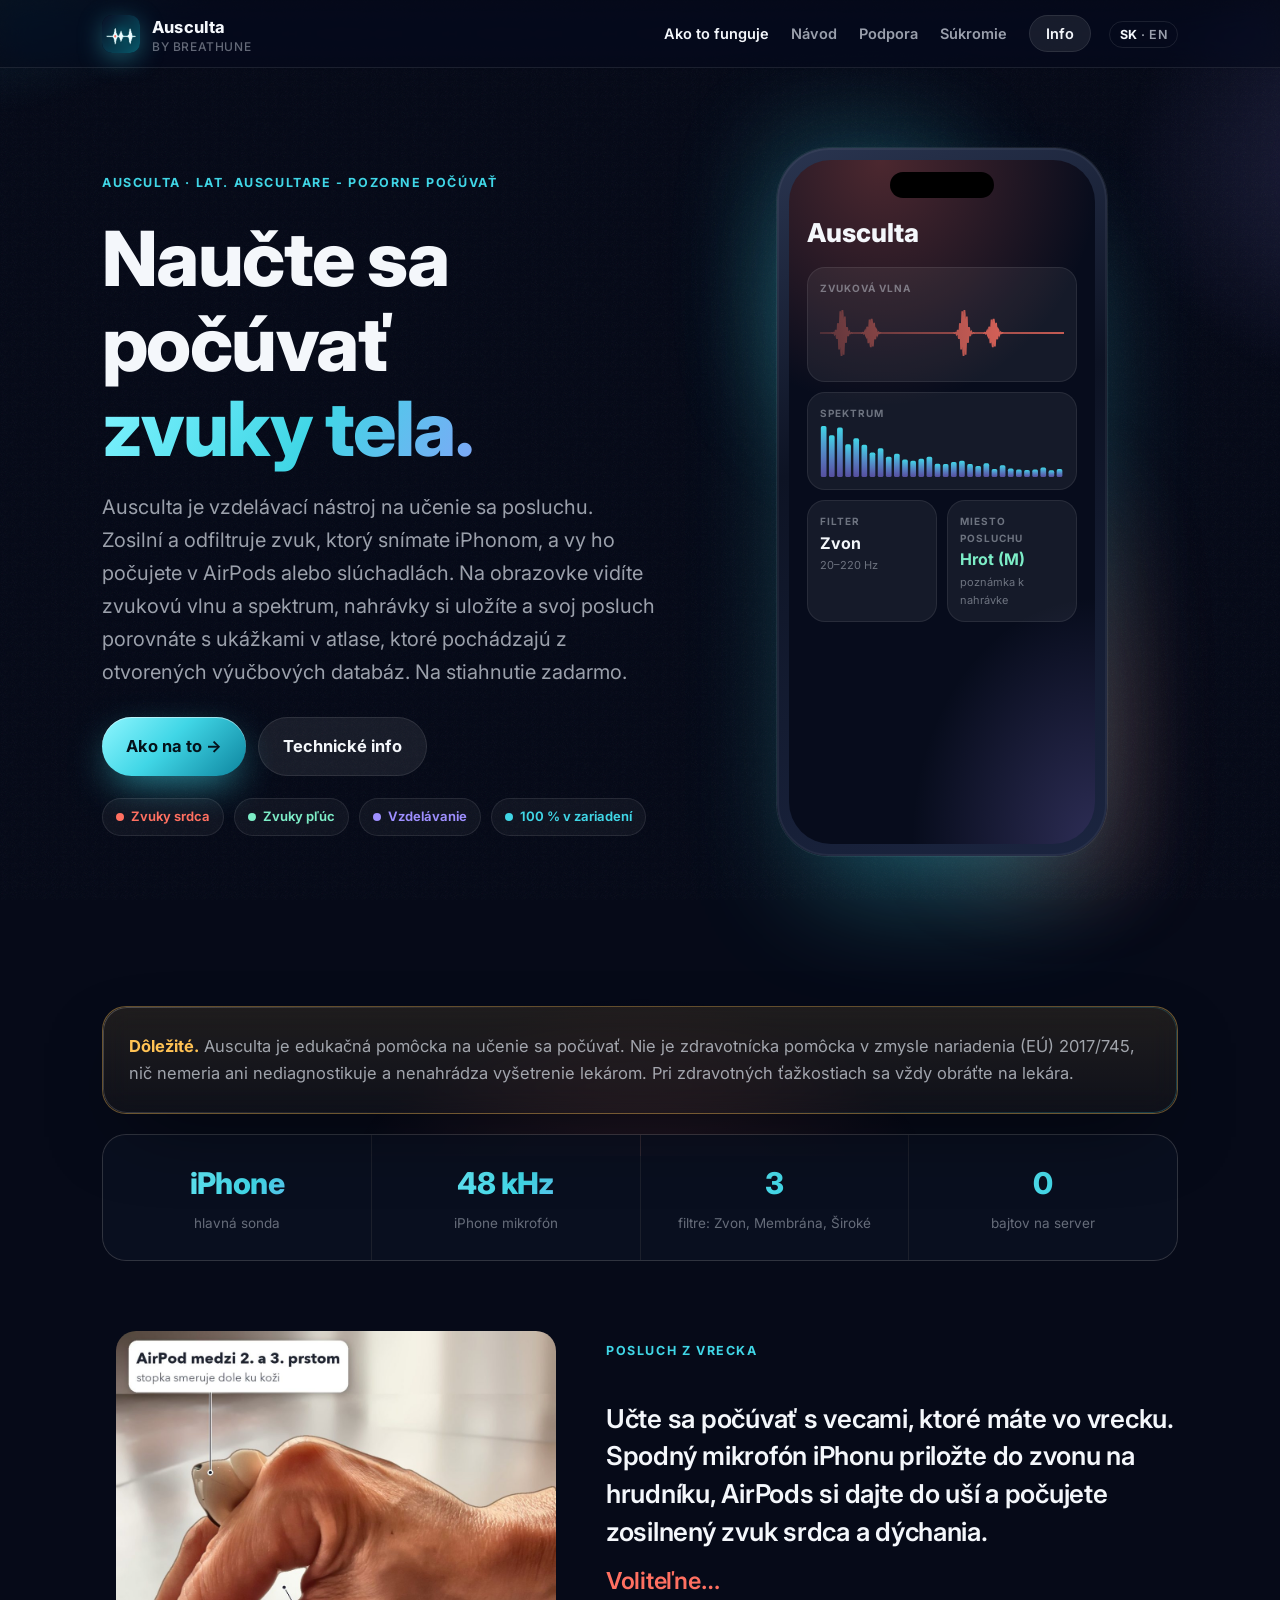
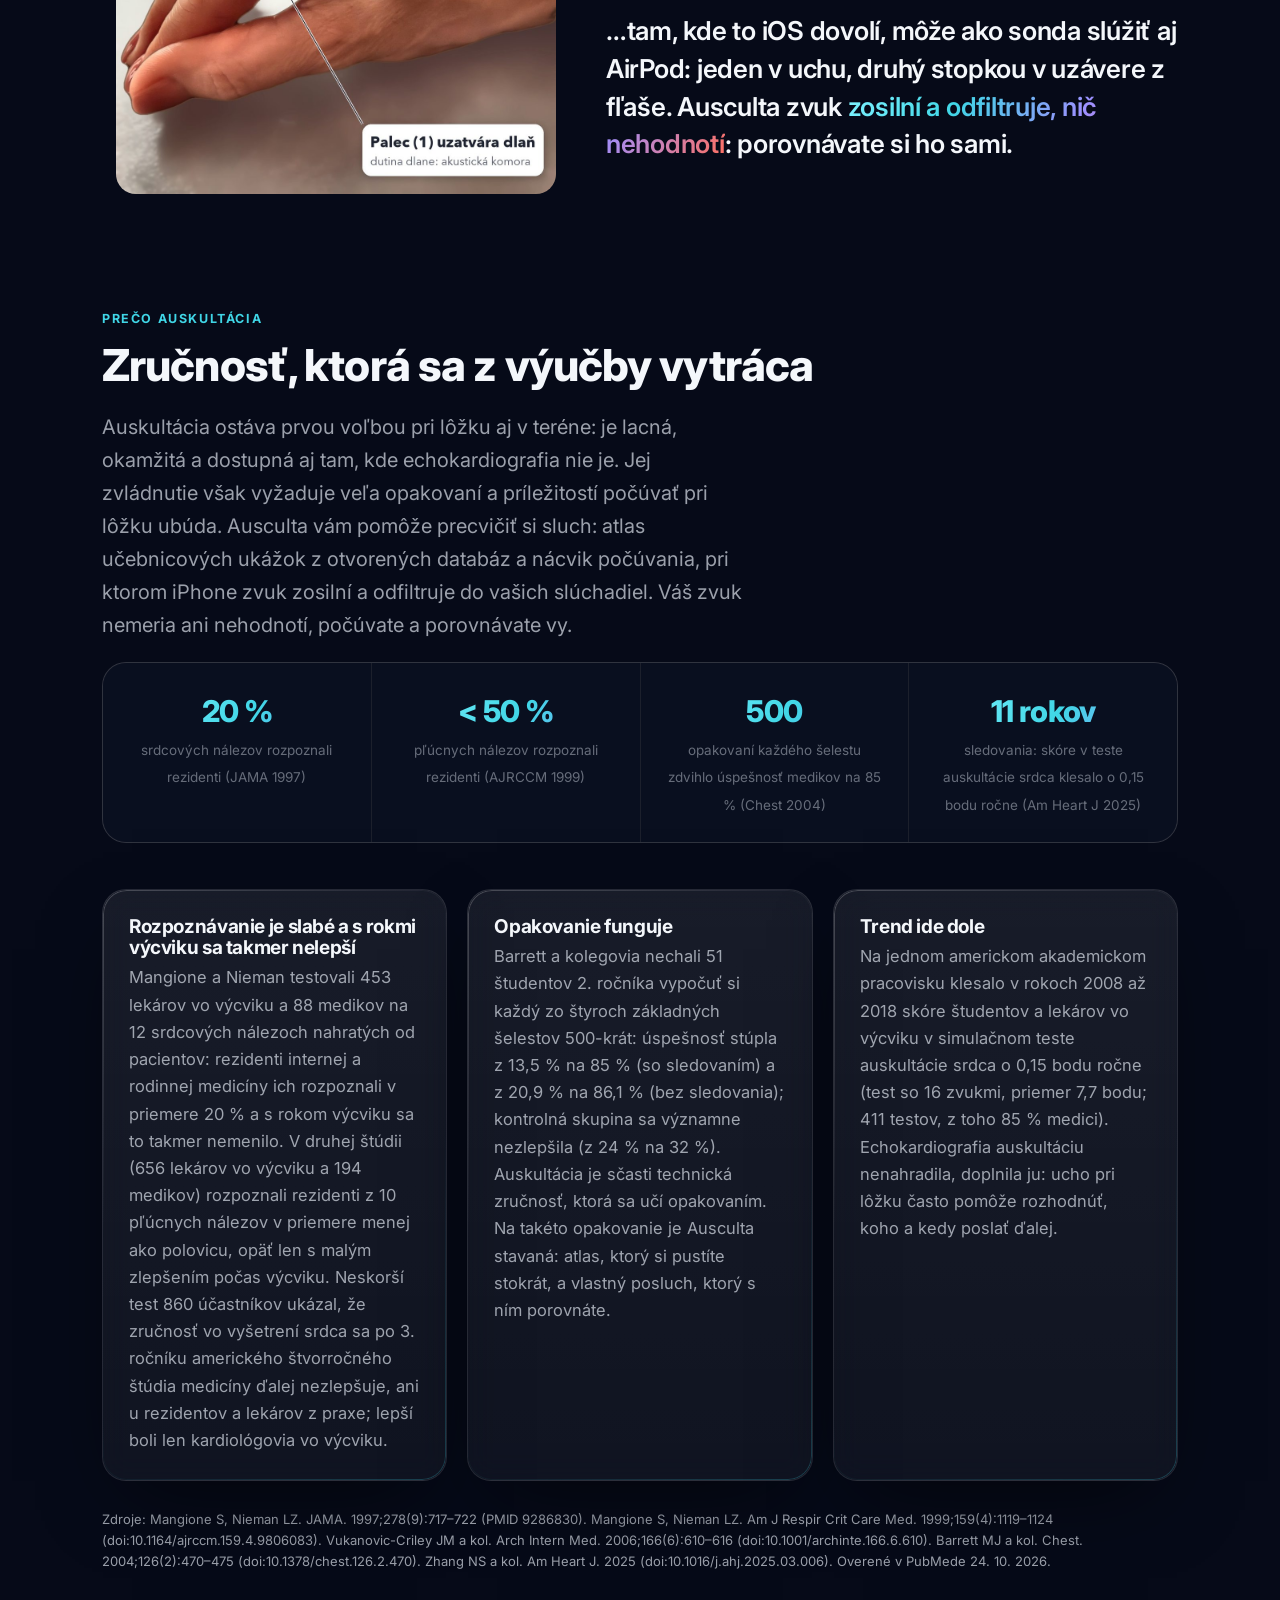
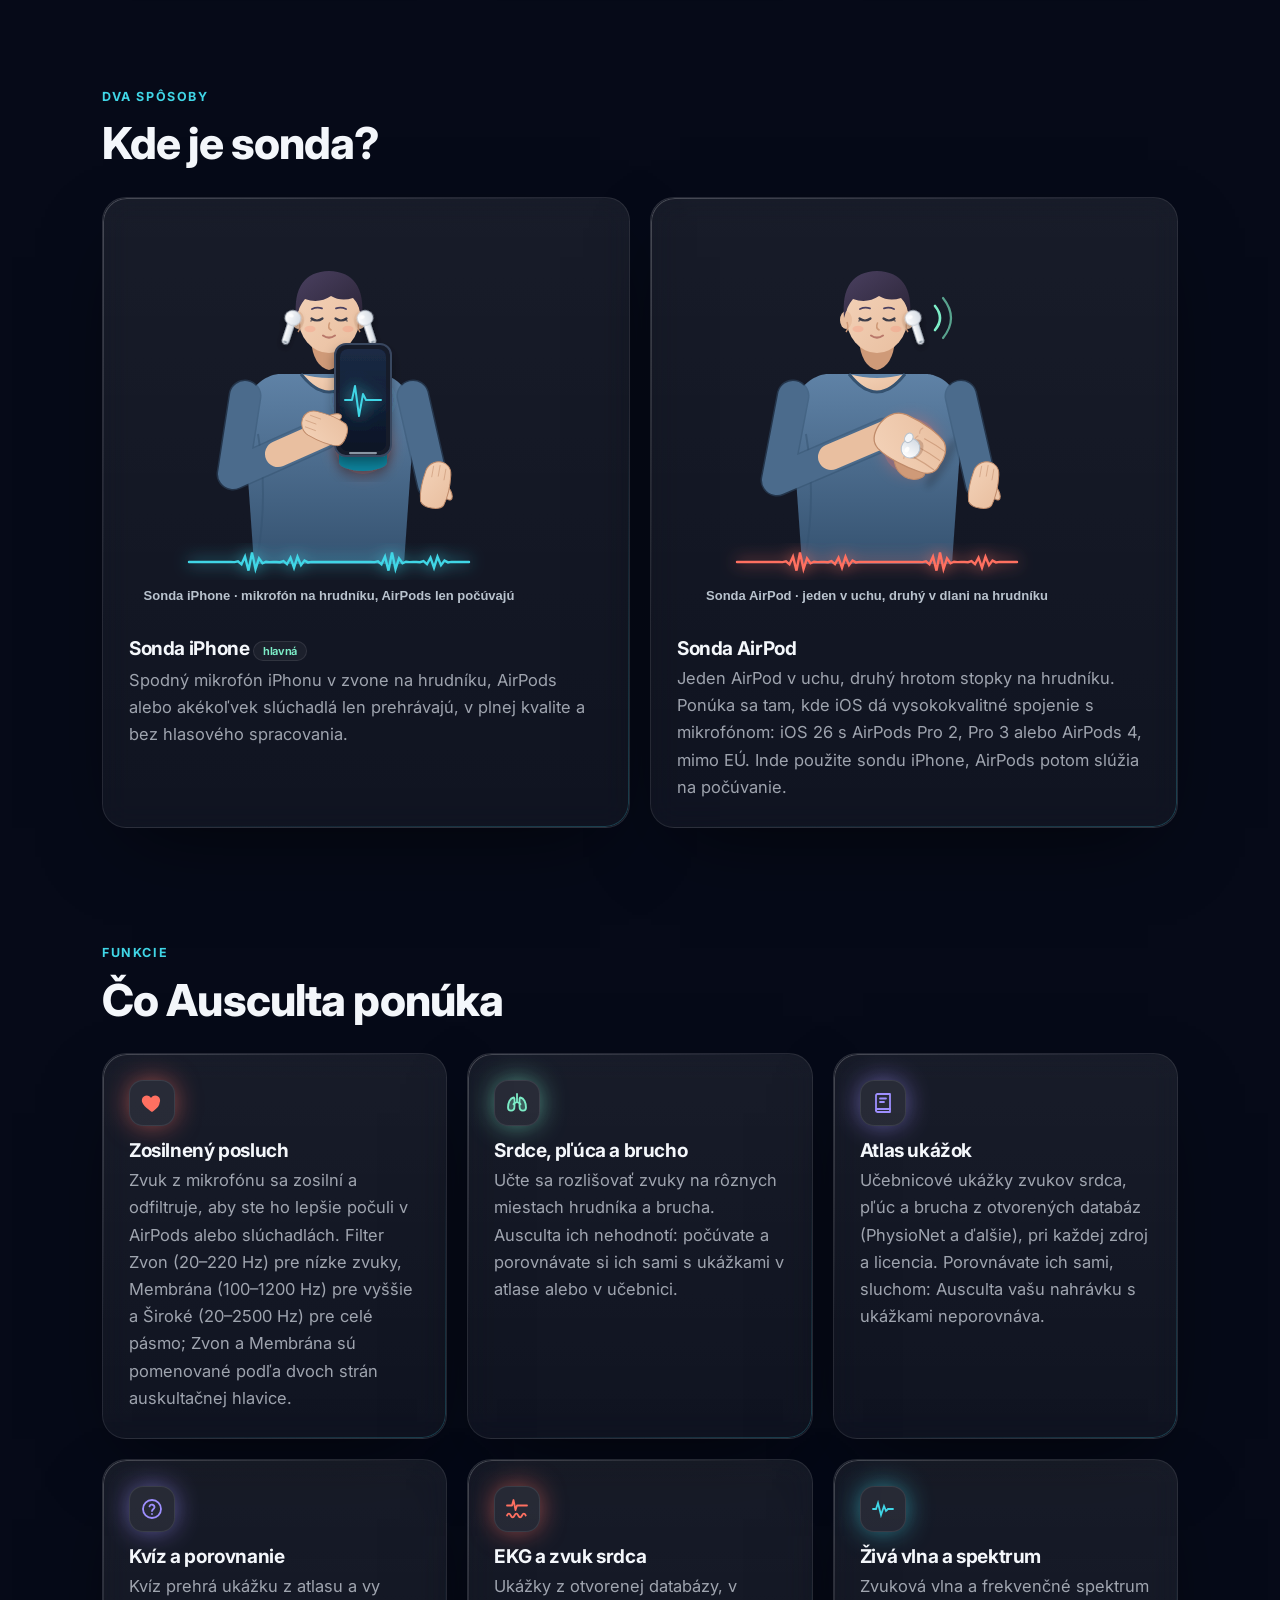
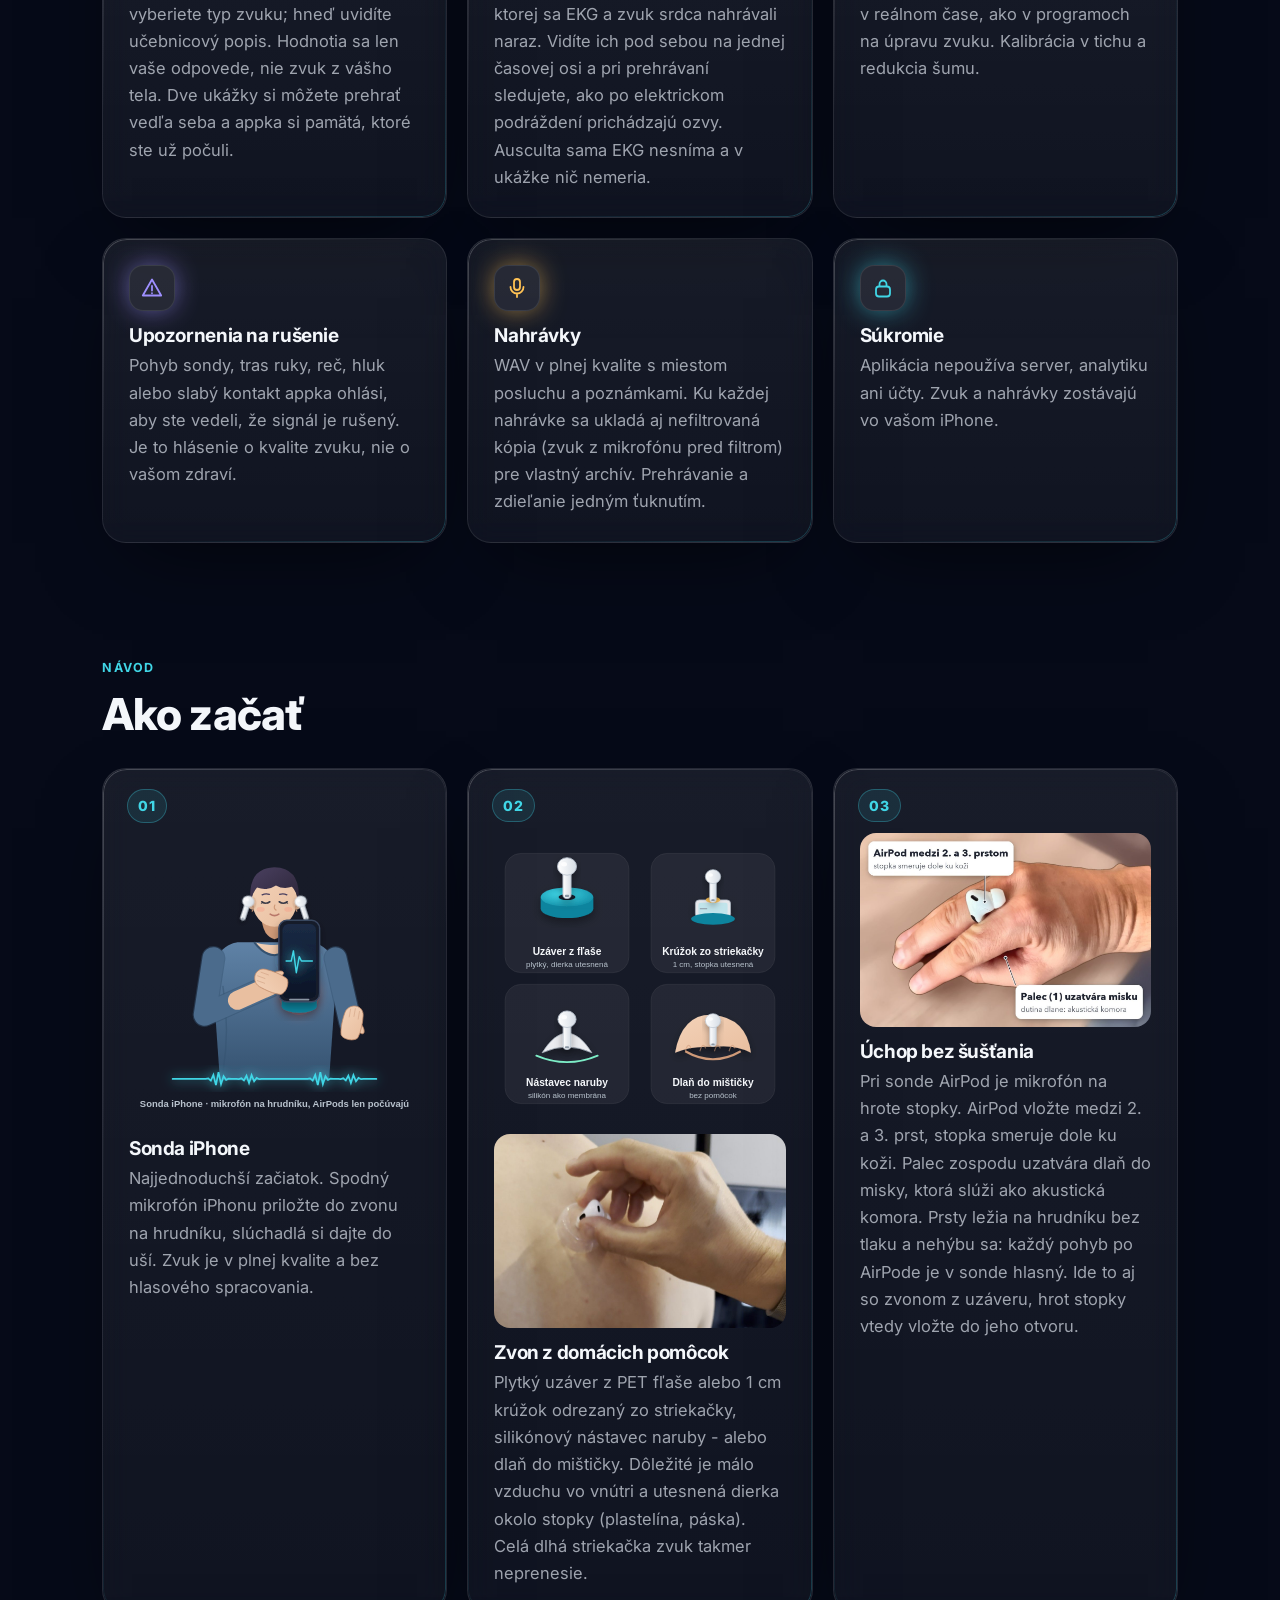
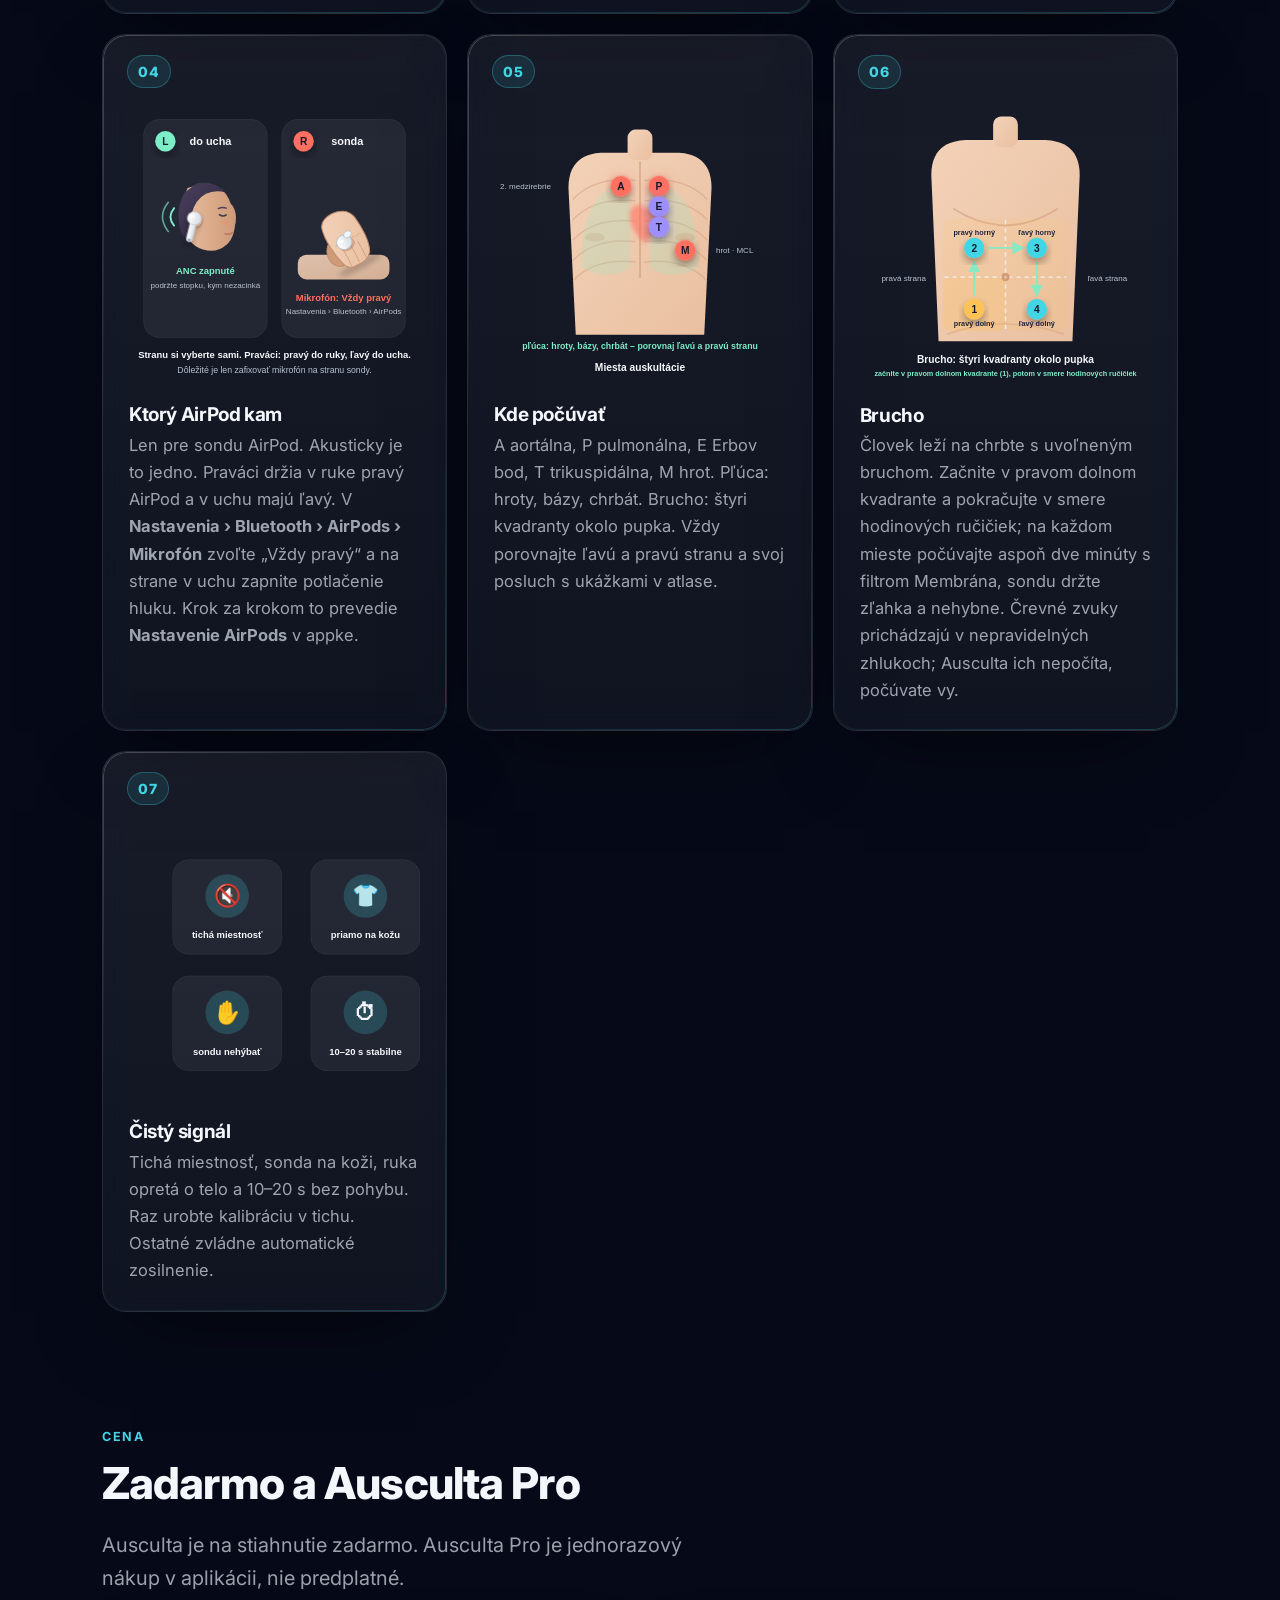
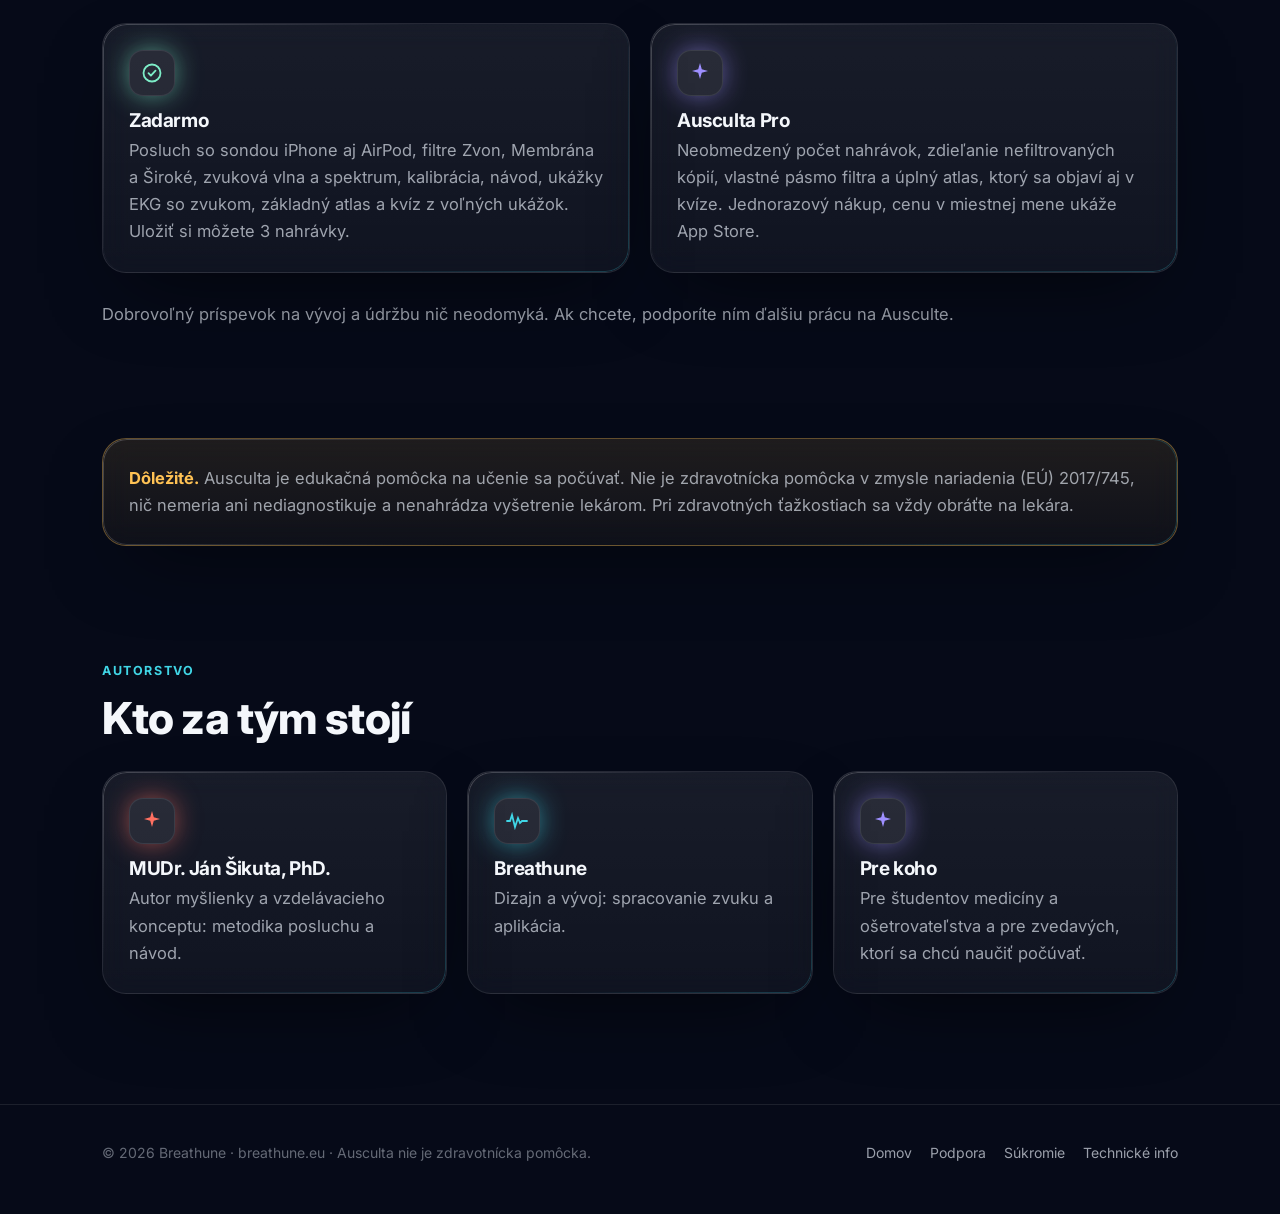
==== index.html @ 0be6cdd2 "Návod: fotka AirPodu v zvone" ====
<!doctype html>
<html lang="sk">
<head>
<meta charset="utf-8">
<meta name="viewport" content="width=device-width,initial-scale=1,viewport-fit=cover">
<title>Ausculta - atlas auskultácie | Breathune</title>
<meta name="description" content="Ausculta je edukačná pomôcka na učenie sa počúvať: zosilnený a filtrovaný posluch cez iPhone a AirPods, zvuková vlna, spektrum, nahrávky a atlas ukážok z otvorených výučbových databáz. Nie je zdravotnícka pomôcka.">
<meta name="theme-color" content="#060a18">
<meta property="og:title" content="Ausculta - atlas auskultácie | Breathune">
<meta property="og:description" content="Ausculta je edukačná pomôcka na učenie sa počúvať: zosilnený a filtrovaný posluch cez iPhone a AirPods, zvuková vlna, spektrum, nahrávky a atlas ukážok z otvorených výučbových databáz. Nie je zdravotnícka pomôcka.">
<meta property="og:image" content="assets/icon.png">
<link rel="icon" href="assets/icon.png">
<link rel="apple-touch-icon" href="assets/icon.png">
<link rel="preconnect" href="https://fonts.googleapis.com"><link rel="preconnect" href="https://fonts.gstatic.com" crossorigin>
<link href="https://fonts.googleapis.com/css2?family=Inter:wght@400;500;600;700;800&display=swap" rel="stylesheet">
<link rel="stylesheet" href="assets/style.css">
<link rel="alternate" hreflang="sk" href="index.html"><link rel="alternate" hreflang="en" href="en/index.html">
</head>
<body>
<header class="nav"><div class="wrap">
<a class="brand" href="index.html"><img src="assets/icon.png" alt=""><span>Ausculta<small>by Breathune</small></span></a>
<nav><a href="index.html#ako" class="on">Ako to funguje</a><a href="index.html#navod">Návod</a><a href="support.html">Podpora</a><a href="privacy.html">Súkromie</a><a href="methodology.html" class="cta">Info</a><a class="lang" href="en/index.html" hreflang="en" lang="en" aria-label="English version"><b>SK</b> · EN</a></nav>
</div></header>

<main class="wrap">

<section class="hero">
  <div class="reveal">
    <span class="eyebrow">Ausculta · lat. auscultare - pozorne počúvať</span>
    <h1>Naučte sa počúvať<br><span class="grad">zvuky tela.</span></h1>
    <p class="lead">Ausculta je vzdelávací nástroj na učenie sa posluchu. Zosilní a odfiltruje zvuk, ktorý snímate iPhonom, a vy ho počujete v AirPods alebo slúchadlách. Na obrazovke vidíte zvukovú vlnu a spektrum, nahrávky si uložíte a svoj posluch porovnáte s ukážkami v atlase, ktoré pochádzajú z otvorených výučbových databáz. Na stiahnutie zadarmo.</p>
    <div class="actions">
      <a class="btn" href="#navod">Ako na to →</a>
      <a class="btn ghost" href="methodology.html">Technické info</a>
    </div>
    <div class="badges">
      <span class="pill coral"><i style="background:var(--coral)"></i>Zvuky srdca</span>
      <span class="pill mint"><i style="background:var(--mint)"></i>Zvuky pľúc</span>
      <span class="pill violet"><i style="background:var(--violet)"></i>Vzdelávanie</span>
      <span class="pill teal"><i style="background:var(--teal)"></i>100 % v zariadení</span>
    </div>
  </div>

  <div class="phone reveal" aria-hidden="true">
    <div class="orbs"></div>
    <div class="screen">
      <div class="island"></div>
      <div class="title">Ausculta</div>
      <div class="mini"><div class="lbl">Zvuková vlna</div><div class="ecg" style="height:72px"><svg viewBox="0 0 600 96" preserveAspectRatio="none"><defs><linearGradient id="g" x1="0" x2="1"><stop offset="0" stop-color="#ff7061" stop-opacity=".25"/><stop offset=".5" stop-color="#ff7061"/><stop offset="1" stop-color="#ffd0c9"/></linearGradient></defs><polyline points="0.0,48.0 0.5,48.0 1.0,48.0 1.5,48.0 2.0,48.0 2.5,48.0 3.0,48.0 3.5,48.0 4.0,48.0 4.5,48.0 5.0,48.0 5.5,48.0 6.0,48.0 6.5,48.0 7.0,48.0 7.5,48.0 8.0,48.0 8.5,48.0 9.0,48.0 9.5,48.0 10.0,48.0 10.5,48.0 11.0,48.0 11.5,48.0 12.0,48.0 12.5,48.0 13.0,48.0 13.5,48.0 14.0,47.9 14.5,48.0 15.0,48.2 15.5,48.2 16.0,47.9 16.5,47.4 17.0,47.5 17.5,48.6 18.0,49.8 18.5,48.9 19.0,45.7 19.5,43.8 20.0,47.3 20.5,54.2 21.0,55.8 21.5,46.6 22.0,34.9 22.5,36.8 23.0,55.0 23.5,69.8 24.0,59.8 24.5,32.1 25.0,19.1 25.5,40.2 26.0,73.3 26.5,78.5 27.0,48.0 27.5,17.5 28.0,22.7 28.5,55.8 29.0,76.9 29.5,63.9 30.0,36.2 30.5,26.2 31.0,41.0 31.5,59.2 32.0,61.1 32.5,49.4 33.0,40.2 33.5,41.8 34.0,48.7 34.5,52.2 35.0,50.3 35.5,47.1 36.0,46.2 36.5,47.4 37.0,48.5 37.5,48.6 38.0,48.1 38.5,47.8 39.0,47.8 39.5,48.0 40.0,48.1 40.5,48.0 41.0,48.0 41.5,48.0 42.0,48.0 42.5,48.0 43.0,48.0 43.5,48.0 44.0,48.0 44.5,48.0 45.0,48.0 45.5,48.0 46.0,48.0 46.5,48.0 47.0,48.0 47.5,48.0 48.0,48.0 48.5,48.0 49.0,48.0 49.5,48.0 50.0,48.0 50.5,48.0 51.0,48.1 51.5,48.1 52.0,47.9 52.5,47.6 53.0,47.7 53.5,48.4 54.0,49.1 54.5,48.6 55.0,46.6 55.5,45.4 56.0,47.6 56.5,51.8 57.0,52.8 57.5,47.1 58.0,39.9 58.5,41.1 59.0,52.3 59.5,61.5 60.0,55.3 60.5,38.1 61.0,30.1 61.5,43.2 62.0,63.7 62.5,66.9 63.0,48.0 63.5,29.1 64.0,32.3 64.5,52.8 65.0,65.9 65.5,57.9 66.0,40.7 66.5,34.5 67.0,43.7 67.5,54.9 68.0,56.1 68.5,48.9 69.0,43.2 69.5,44.2 70.0,48.4 70.5,50.6 71.0,49.4 71.5,47.4 72.0,46.9 72.5,47.6 73.0,48.3 73.5,48.4 74.0,48.1 74.5,47.9 75.0,47.9 75.5,48.0 76.0,48.0 76.5,48.0 77.0,48.0 77.5,48.0 78.0,48.0 78.5,48.0 79.0,48.0 79.5,48.0 80.0,48.0 80.5,48.0 81.0,48.0 81.5,48.0 82.0,48.0 82.5,48.0 83.0,48.0 83.5,48.0 84.0,48.0 84.5,48.0 85.0,48.0 85.5,48.0 86.0,48.0 86.5,48.0 87.0,48.0 87.5,48.0 88.0,48.0 88.5,48.0 89.0,48.0 89.5,48.0 90.0,48.0 90.5,48.0 91.0,48.0 91.5,48.0 92.0,48.0 92.5,48.0 93.0,48.0 93.5,48.0 94.0,48.0 94.5,48.0 95.0,48.0 95.5,48.0 96.0,48.0 96.5,48.0 97.0,48.0 97.5,48.0 98.0,48.0 98.5,48.0 99.0,48.0 99.5,48.0 100.0,48.0 100.5,48.0 101.0,48.0 101.5,48.0 102.0,48.0 102.5,48.0 103.0,48.0 103.5,48.0 104.0,48.0 104.5,48.0 105.0,48.0 105.5,48.0 106.0,48.0 106.5,48.0 107.0,48.0 107.5,48.0 108.0,48.0 108.5,48.0 109.0,48.0 109.5,48.0 110.0,48.0 110.5,48.0 111.0,48.0 111.5,48.0 112.0,48.0 112.5,48.0 113.0,48.0 113.5,48.0 114.0,48.0 114.5,48.0 115.0,48.0 115.5,48.0 116.0,48.0 116.5,48.0 117.0,48.0 117.5,48.0 118.0,48.0 118.5,48.0 119.0,48.0 119.5,48.0 120.0,48.0 120.5,48.0 121.0,48.0 121.5,48.0 122.0,48.0 122.5,48.0 123.0,48.0 123.5,48.0 124.0,48.0 124.5,48.0 125.0,48.0 125.5,48.0 126.0,48.0 126.5,48.0 127.0,48.0 127.5,48.0 128.0,48.0 128.5,48.0 129.0,48.0 129.5,48.0 130.0,48.0 130.5,48.0 131.0,48.0 131.5,48.0 132.0,48.0 132.5,48.0 133.0,48.0 133.5,48.0 134.0,48.0 134.5,48.0 135.0,48.0 135.5,48.0 136.0,48.0 136.5,48.0 137.0,48.0 137.5,48.0 138.0,48.0 138.5,48.0 139.0,48.0 139.5,48.0 140.0,48.0 140.5,48.0 141.0,48.0 141.5,48.0 142.0,48.0 142.5,48.0 143.0,48.0 143.5,48.0 144.0,48.0 144.5,48.0 145.0,48.0 145.5,48.0 146.0,48.0 146.5,48.0 147.0,48.0 147.5,48.0 148.0,48.0 148.5,48.0 149.0,48.0 149.5,48.0 150.0,48.0 150.5,48.0 151.0,48.0 151.5,48.0 152.0,48.0 152.5,48.0 153.0,48.0 153.5,48.0 154.0,48.0 154.5,48.0 155.0,48.0 155.5,48.0 156.0,48.0 156.5,48.0 157.0,48.0 157.5,48.0 158.0,48.0 158.5,48.0 159.0,48.0 159.5,48.0 160.0,48.0 160.5,48.0 161.0,48.0 161.5,48.0 162.0,48.0 162.5,48.0 163.0,48.0 163.5,48.0 164.0,47.9 164.5,48.0 165.0,48.2 165.5,48.2 166.0,47.9 166.5,47.4 167.0,47.5 167.5,48.6 168.0,49.8 168.5,48.9 169.0,45.7 169.5,43.8 170.0,47.3 170.5,54.2 171.0,55.8 171.5,46.6 172.0,34.9 172.5,36.8 173.0,55.0 173.5,69.8 174.0,59.8 174.5,32.1 175.0,19.1 175.5,40.2 176.0,73.3 176.5,78.5 177.0,48.0 177.5,17.5 178.0,22.7 178.5,55.8 179.0,76.9 179.5,63.9 180.0,36.2 180.5,26.2 181.0,41.0 181.5,59.2 182.0,61.1 182.5,49.4 183.0,40.2 183.5,41.8 184.0,48.7 184.5,52.2 185.0,50.3 185.5,47.1 186.0,46.2 186.5,47.4 187.0,48.5 187.5,48.6 188.0,48.1 188.5,47.8 189.0,47.8 189.5,48.0 190.0,48.1 190.5,48.0 191.0,48.0 191.5,48.0 192.0,48.0 192.5,48.0 193.0,48.0 193.5,48.0 194.0,48.0 194.5,48.0 195.0,48.0 195.5,48.0 196.0,48.0 196.5,48.0 197.0,48.0 197.5,48.0 198.0,48.0 198.5,48.0 199.0,48.0 199.5,48.0 200.0,48.0 200.5,48.0 201.0,48.1 201.5,48.1 202.0,47.9 202.5,47.6 203.0,47.7 203.5,48.4 204.0,49.1 204.5,48.6 205.0,46.6 205.5,45.4 206.0,47.6 206.5,51.8 207.0,52.8 207.5,47.1 208.0,39.9 208.5,41.1 209.0,52.3 209.5,61.5 210.0,55.3 210.5,38.1 211.0,30.1 211.5,43.2 212.0,63.7 212.5,66.9 213.0,48.0 213.5,29.1 214.0,32.3 214.5,52.8 215.0,65.9 215.5,57.9 216.0,40.7 216.5,34.5 217.0,43.7 217.5,54.9 218.0,56.1 218.5,48.9 219.0,43.2 219.5,44.2 220.0,48.4 220.5,50.6 221.0,49.4 221.5,47.4 222.0,46.9 222.5,47.6 223.0,48.3 223.5,48.4 224.0,48.1 224.5,47.9 225.0,47.9 225.5,48.0 226.0,48.0 226.5,48.0 227.0,48.0 227.5,48.0 228.0,48.0 228.5,48.0 229.0,48.0 229.5,48.0 230.0,48.0 230.5,48.0 231.0,48.0 231.5,48.0 232.0,48.0 232.5,48.0 233.0,48.0 233.5,48.0 234.0,48.0 234.5,48.0 235.0,48.0 235.5,48.0 236.0,48.0 236.5,48.0 237.0,48.0 237.5,48.0 238.0,48.0 238.5,48.0 239.0,48.0 239.5,48.0 240.0,48.0 240.5,48.0 241.0,48.0 241.5,48.0 242.0,48.0 242.5,48.0 243.0,48.0 243.5,48.0 244.0,48.0 244.5,48.0 245.0,48.0 245.5,48.0 246.0,48.0 246.5,48.0 247.0,48.0 247.5,48.0 248.0,48.0 248.5,48.0 249.0,48.0 249.5,48.0 250.0,48.0 250.5,48.0 251.0,48.0 251.5,48.0 252.0,48.0 252.5,48.0 253.0,48.0 253.5,48.0 254.0,48.0 254.5,48.0 255.0,48.0 255.5,48.0 256.0,48.0 256.5,48.0 257.0,48.0 257.5,48.0 258.0,48.0 258.5,48.0 259.0,48.0 259.5,48.0 260.0,48.0 260.5,48.0 261.0,48.0 261.5,48.0 262.0,48.0 262.5,48.0 263.0,48.0 263.5,48.0 264.0,48.0 264.5,48.0 265.0,48.0 265.5,48.0 266.0,48.0 266.5,48.0 267.0,48.0 267.5,48.0 268.0,48.0 268.5,48.0 269.0,48.0 269.5,48.0 270.0,48.0 270.5,48.0 271.0,48.0 271.5,48.0 272.0,48.0 272.5,48.0 273.0,48.0 273.5,48.0 274.0,48.0 274.5,48.0 275.0,48.0 275.5,48.0 276.0,48.0 276.5,48.0 277.0,48.0 277.5,48.0 278.0,48.0 278.5,48.0 279.0,48.0 279.5,48.0 280.0,48.0 280.5,48.0 281.0,48.0 281.5,48.0 282.0,48.0 282.5,48.0 283.0,48.0 283.5,48.0 284.0,48.0 284.5,48.0 285.0,48.0 285.5,48.0 286.0,48.0 286.5,48.0 287.0,48.0 287.5,48.0 288.0,48.0 288.5,48.0 289.0,48.0 289.5,48.0 290.0,48.0 290.5,48.0 291.0,48.0 291.5,48.0 292.0,48.0 292.5,48.0 293.0,48.0 293.5,48.0 294.0,48.0 294.5,48.0 295.0,48.0 295.5,48.0 296.0,48.0 296.5,48.0 297.0,48.0 297.5,48.0 298.0,48.0 298.5,48.0 299.0,48.0 299.5,48.0 300.0,48.0 300.5,48.0 301.0,48.0 301.5,48.0 302.0,48.0 302.5,48.0 303.0,48.0 303.5,48.0 304.0,48.0 304.5,48.0 305.0,48.0 305.5,48.0 306.0,48.0 306.5,48.0 307.0,48.0 307.5,48.0 308.0,48.0 308.5,48.0 309.0,48.0 309.5,48.0 310.0,48.0 310.5,48.0 311.0,48.0 311.5,48.0 312.0,48.0 312.5,48.0 313.0,48.0 313.5,48.0 314.0,47.9 314.5,48.0 315.0,48.2 315.5,48.2 316.0,47.9 316.5,47.4 317.0,47.5 317.5,48.6 318.0,49.8 318.5,48.9 319.0,45.7 319.5,43.8 320.0,47.3 320.5,54.2 321.0,55.8 321.5,46.6 322.0,34.9 322.5,36.8 323.0,55.0 323.5,69.8 324.0,59.8 324.5,32.1 325.0,19.1 325.5,40.2 326.0,73.3 326.5,78.5 327.0,48.0 327.5,17.5 328.0,22.7 328.5,55.8 329.0,76.9 329.5,63.9 330.0,36.2 330.5,26.2 331.0,41.0 331.5,59.2 332.0,61.1 332.5,49.4 333.0,40.2 333.5,41.8 334.0,48.7 334.5,52.2 335.0,50.3 335.5,47.1 336.0,46.2 336.5,47.4 337.0,48.5 337.5,48.6 338.0,48.1 338.5,47.8 339.0,47.8 339.5,48.0 340.0,48.1 340.5,48.0 341.0,48.0 341.5,48.0 342.0,48.0 342.5,48.0 343.0,48.0 343.5,48.0 344.0,48.0 344.5,48.0 345.0,48.0 345.5,48.0 346.0,48.0 346.5,48.0 347.0,48.0 347.5,48.0 348.0,48.0 348.5,48.0 349.0,48.0 349.5,48.0 350.0,48.0 350.5,48.0 351.0,48.1 351.5,48.1 352.0,47.9 352.5,47.6 353.0,47.7 353.5,48.4 354.0,49.1 354.5,48.6 355.0,46.6 355.5,45.4 356.0,47.6 356.5,51.8 357.0,52.8 357.5,47.1 358.0,39.9 358.5,41.1 359.0,52.3 359.5,61.5 360.0,55.3 360.5,38.1 361.0,30.1 361.5,43.2 362.0,63.7 362.5,66.9 363.0,48.0 363.5,29.1 364.0,32.3 364.5,52.8 365.0,65.9 365.5,57.9 366.0,40.7 366.5,34.5 367.0,43.7 367.5,54.9 368.0,56.1 368.5,48.9 369.0,43.2 369.5,44.2 370.0,48.4 370.5,50.6 371.0,49.4 371.5,47.4 372.0,46.9 372.5,47.6 373.0,48.3 373.5,48.4 374.0,48.1 374.5,47.9 375.0,47.9 375.5,48.0 376.0,48.0 376.5,48.0 377.0,48.0 377.5,48.0 378.0,48.0 378.5,48.0 379.0,48.0 379.5,48.0 380.0,48.0 380.5,48.0 381.0,48.0 381.5,48.0 382.0,48.0 382.5,48.0 383.0,48.0 383.5,48.0 384.0,48.0 384.5,48.0 385.0,48.0 385.5,48.0 386.0,48.0 386.5,48.0 387.0,48.0 387.5,48.0 388.0,48.0 388.5,48.0 389.0,48.0 389.5,48.0 390.0,48.0 390.5,48.0 391.0,48.0 391.5,48.0 392.0,48.0 392.5,48.0 393.0,48.0 393.5,48.0 394.0,48.0 394.5,48.0 395.0,48.0 395.5,48.0 396.0,48.0 396.5,48.0 397.0,48.0 397.5,48.0 398.0,48.0 398.5,48.0 399.0,48.0 399.5,48.0 400.0,48.0 400.5,48.0 401.0,48.0 401.5,48.0 402.0,48.0 402.5,48.0 403.0,48.0 403.5,48.0 404.0,48.0 404.5,48.0 405.0,48.0 405.5,48.0 406.0,48.0 406.5,48.0 407.0,48.0 407.5,48.0 408.0,48.0 408.5,48.0 409.0,48.0 409.5,48.0 410.0,48.0 410.5,48.0 411.0,48.0 411.5,48.0 412.0,48.0 412.5,48.0 413.0,48.0 413.5,48.0 414.0,48.0 414.5,48.0 415.0,48.0 415.5,48.0 416.0,48.0 416.5,48.0 417.0,48.0 417.5,48.0 418.0,48.0 418.5,48.0 419.0,48.0 419.5,48.0 420.0,48.0 420.5,48.0 421.0,48.0 421.5,48.0 422.0,48.0 422.5,48.0 423.0,48.0 423.5,48.0 424.0,48.0 424.5,48.0 425.0,48.0 425.5,48.0 426.0,48.0 426.5,48.0 427.0,48.0 427.5,48.0 428.0,48.0 428.5,48.0 429.0,48.0 429.5,48.0 430.0,48.0 430.5,48.0 431.0,48.0 431.5,48.0 432.0,48.0 432.5,48.0 433.0,48.0 433.5,48.0 434.0,48.0 434.5,48.0 435.0,48.0 435.5,48.0 436.0,48.0 436.5,48.0 437.0,48.0 437.5,48.0 438.0,48.0 438.5,48.0 439.0,48.0 439.5,48.0 440.0,48.0 440.5,48.0 441.0,48.0 441.5,48.0 442.0,48.0 442.5,48.0 443.0,48.0 443.5,48.0 444.0,48.0 444.5,48.0 445.0,48.0 445.5,48.0 446.0,48.0 446.5,48.0 447.0,48.0 447.5,48.0 448.0,48.0 448.5,48.0 449.0,48.0 449.5,48.0 450.0,48.0 450.5,48.0 451.0,48.0 451.5,48.0 452.0,48.0 452.5,48.0 453.0,48.0 453.5,48.0 454.0,48.0 454.5,48.0 455.0,48.0 455.5,48.0 456.0,48.0 456.5,48.0 457.0,48.0 457.5,48.0 458.0,48.0 458.5,48.0 459.0,48.0 459.5,48.0 460.0,48.0 460.5,48.0 461.0,48.0 461.5,48.0 462.0,48.0 462.5,48.0 463.0,48.0 463.5,48.0 464.0,47.9 464.5,48.0 465.0,48.2 465.5,48.2 466.0,47.9 466.5,47.4 467.0,47.5 467.5,48.6 468.0,49.8 468.5,48.9 469.0,45.7 469.5,43.8 470.0,47.3 470.5,54.2 471.0,55.8 471.5,46.6 472.0,34.9 472.5,36.8 473.0,55.0 473.5,69.8 474.0,59.8 474.5,32.1 475.0,19.1 475.5,40.2 476.0,73.3 476.5,78.5 477.0,48.0 477.5,17.5 478.0,22.7 478.5,55.8 479.0,76.9 479.5,63.9 480.0,36.2 480.5,26.2 481.0,41.0 481.5,59.2 482.0,61.1 482.5,49.4 483.0,40.2 483.5,41.8 484.0,48.7 484.5,52.2 485.0,50.3 485.5,47.1 486.0,46.2 486.5,47.4 487.0,48.5 487.5,48.6 488.0,48.1 488.5,47.8 489.0,47.8 489.5,48.0 490.0,48.1 490.5,48.0 491.0,48.0 491.5,48.0 492.0,48.0 492.5,48.0 493.0,48.0 493.5,48.0 494.0,48.0 494.5,48.0 495.0,48.0 495.5,48.0 496.0,48.0 496.5,48.0 497.0,48.0 497.5,48.0 498.0,48.0 498.5,48.0 499.0,48.0 499.5,48.0 500.0,48.0 500.5,48.0 501.0,48.1 501.5,48.1 502.0,47.9 502.5,47.6 503.0,47.7 503.5,48.4 504.0,49.1 504.5,48.6 505.0,46.6 505.5,45.4 506.0,47.6 506.5,51.8 507.0,52.8 507.5,47.1 508.0,39.9 508.5,41.1 509.0,52.3 509.5,61.5 510.0,55.3 510.5,38.1 511.0,30.1 511.5,43.2 512.0,63.7 512.5,66.9 513.0,48.0 513.5,29.1 514.0,32.3 514.5,52.8 515.0,65.9 515.5,57.9 516.0,40.7 516.5,34.5 517.0,43.7 517.5,54.9 518.0,56.1 518.5,48.9 519.0,43.2 519.5,44.2 520.0,48.4 520.5,50.6 521.0,49.4 521.5,47.4 522.0,46.9 522.5,47.6 523.0,48.3 523.5,48.4 524.0,48.1 524.5,47.9 525.0,47.9 525.5,48.0 526.0,48.0 526.5,48.0 527.0,48.0 527.5,48.0 528.0,48.0 528.5,48.0 529.0,48.0 529.5,48.0 530.0,48.0 530.5,48.0 531.0,48.0 531.5,48.0 532.0,48.0 532.5,48.0 533.0,48.0 533.5,48.0 534.0,48.0 534.5,48.0 535.0,48.0 535.5,48.0 536.0,48.0 536.5,48.0 537.0,48.0 537.5,48.0 538.0,48.0 538.5,48.0 539.0,48.0 539.5,48.0 540.0,48.0 540.5,48.0 541.0,48.0 541.5,48.0 542.0,48.0 542.5,48.0 543.0,48.0 543.5,48.0 544.0,48.0 544.5,48.0 545.0,48.0 545.5,48.0 546.0,48.0 546.5,48.0 547.0,48.0 547.5,48.0 548.0,48.0 548.5,48.0 549.0,48.0 549.5,48.0 550.0,48.0 550.5,48.0 551.0,48.0 551.5,48.0 552.0,48.0 552.5,48.0 553.0,48.0 553.5,48.0 554.0,48.0 554.5,48.0 555.0,48.0 555.5,48.0 556.0,48.0 556.5,48.0 557.0,48.0 557.5,48.0 558.0,48.0 558.5,48.0 559.0,48.0 559.5,48.0 560.0,48.0 560.5,48.0 561.0,48.0 561.5,48.0 562.0,48.0 562.5,48.0 563.0,48.0 563.5,48.0 564.0,48.0 564.5,48.0 565.0,48.0 565.5,48.0 566.0,48.0 566.5,48.0 567.0,48.0 567.5,48.0 568.0,48.0 568.5,48.0 569.0,48.0 569.5,48.0 570.0,48.0 570.5,48.0 571.0,48.0 571.5,48.0 572.0,48.0 572.5,48.0 573.0,48.0 573.5,48.0 574.0,48.0 574.5,48.0 575.0,48.0 575.5,48.0 576.0,48.0 576.5,48.0 577.0,48.0 577.5,48.0 578.0,48.0 578.5,48.0 579.0,48.0 579.5,48.0 580.0,48.0 580.5,48.0 581.0,48.0 581.5,48.0 582.0,48.0 582.5,48.0 583.0,48.0 583.5,48.0 584.0,48.0 584.5,48.0 585.0,48.0 585.5,48.0 586.0,48.0 586.5,48.0 587.0,48.0 587.5,48.0 588.0,48.0 588.5,48.0 589.0,48.0 589.5,48.0 590.0,48.0 590.5,48.0 591.0,48.0 591.5,48.0 592.0,48.0 592.5,48.0 593.0,48.0 593.5,48.0 594.0,48.0 594.5,48.0 595.0,48.0 595.5,48.0 596.0,48.0 596.5,48.0 597.0,48.0 597.5,48.0 598.0,48.0 598.5,48.0 599.0,48.0 599.5,48.0 600.0,48.0" fill="none" stroke="url(#g)" stroke-width="2.2"/></svg></div></div>
      <div class="mini"><div class="lbl">Spektrum</div><svg viewBox="0 0 300 60" preserveAspectRatio="none" style="width:100%;height:56px;display:block"><defs><linearGradient id="sp" x1="0" x2="0" y1="0" y2="1"><stop offset="0" stop-color="#40d6e6"/><stop offset="1" stop-color="#8b7bff" stop-opacity=".55"/></linearGradient></defs><rect x="1" y="5.3" width="7" height="54.7" rx="2" fill="url(#sp)"/><rect x="11" y="15.2" width="7" height="44.8" rx="2" fill="url(#sp)"/><rect x="21" y="7.0" width="7" height="53.0" rx="2" fill="url(#sp)"/><rect x="31" y="24.9" width="7" height="35.1" rx="2" fill="url(#sp)"/><rect x="41" y="18.6" width="7" height="41.4" rx="2" fill="url(#sp)"/><rect x="51" y="25.5" width="7" height="34.5" rx="2" fill="url(#sp)"/><rect x="61" y="33.7" width="7" height="26.3" rx="2" fill="url(#sp)"/><rect x="71" y="29.1" width="7" height="30.9" rx="2" fill="url(#sp)"/><rect x="81" y="38.3" width="7" height="21.7" rx="2" fill="url(#sp)"/><rect x="91" y="35.0" width="7" height="25.0" rx="2" fill="url(#sp)"/><rect x="101" y="41.3" width="7" height="18.7" rx="2" fill="url(#sp)"/><rect x="111" y="42.6" width="7" height="17.4" rx="2" fill="url(#sp)"/><rect x="121" y="40.5" width="7" height="19.5" rx="2" fill="url(#sp)"/><rect x="131" y="38.2" width="7" height="21.8" rx="2" fill="url(#sp)"/><rect x="141" y="45.9" width="7" height="14.1" rx="2" fill="url(#sp)"/><rect x="151" y="46.0" width="7" height="14.0" rx="2" fill="url(#sp)"/><rect x="161" y="43.9" width="7" height="16.1" rx="2" fill="url(#sp)"/><rect x="171" y="42.7" width="7" height="17.3" rx="2" fill="url(#sp)"/><rect x="181" y="46.2" width="7" height="13.8" rx="2" fill="url(#sp)"/><rect x="191" y="48.1" width="7" height="11.9" rx="2" fill="url(#sp)"/><rect x="201" y="45.3" width="7" height="14.7" rx="2" fill="url(#sp)"/><rect x="211" y="51.3" width="7" height="8.7" rx="2" fill="url(#sp)"/><rect x="221" y="47.4" width="7" height="12.6" rx="2" fill="url(#sp)"/><rect x="231" y="50.9" width="7" height="9.1" rx="2" fill="url(#sp)"/><rect x="241" y="52.0" width="7" height="8.0" rx="2" fill="url(#sp)"/><rect x="251" y="52.4" width="7" height="7.6" rx="2" fill="url(#sp)"/><rect x="261" y="51.9" width="7" height="8.1" rx="2" fill="url(#sp)"/><rect x="271" y="49.9" width="7" height="10.1" rx="2" fill="url(#sp)"/><rect x="281" y="52.9" width="7" height="7.1" rx="2" fill="url(#sp)"/><rect x="291" y="51.5" width="7" height="8.5" rx="2" fill="url(#sp)"/></svg></div>
      <div class="row2">
        <div class="mini"><div class="lbl">Filter</div><div style="font-weight:700;font-size:16px">Zvon</div><div style="color:var(--faint);font-size:11px">20–220 Hz</div></div>
        <div class="mini"><div class="lbl">Miesto posluchu</div><div style="font-weight:700;font-size:16px;color:var(--mint)">Hrot (M)</div><div style="color:var(--faint);font-size:11px">poznámka k nahrávke</div></div>
      </div>
    </div>
  </div>
</section>

<div class="card notice reveal" style="margin-top:20px"><b>Dôležité.</b> <span class="muted">Ausculta je edukačná pomôcka na učenie sa počúvať. Nie je zdravotnícka pomôcka v zmysle nariadenia (EÚ) 2017/745, nič nemeria ani nediagnostikuje a nenahrádza vyšetrenie lekárom. Pri zdravotných ťažkostiach sa vždy obráťte na lekára.</span></div>

<div class="band reveal" style="margin-top:20px">
  <div><b class="grad">iPhone</b><span>hlavná sonda</span></div>
  <div><b class="grad">48 kHz</b><span>iPhone mikrofón</span></div>
  <div><b class="grad">3</b><span>filtre: Zvon, Membrána, Široké</span></div>
  <div><b class="grad">0</b><span>bajtov na server</span></div>
</div>

<section class="story reveal" id="pribeh">
  <img src="assets/img/grip-photo-side.jpg" alt="Úchop sondy AirPod: AirPod medzi 2. a 3. prstom, palec uzatvára dlaň do misky" style="width:100%;max-width:440px;justify-self:center;border-radius:20px" loading="lazy">
  <div>
    <span class="eyebrow">Posluch z vrecka</span>
    <p class="quote">Učte sa počúvať s vecami, ktoré máte vo vrecku. Spodný mikrofón iPhonu priložte do zvonu na hrudníku, AirPods si dajte do uší a počujete zosilnený zvuk srdca a dýchania.
    <span class="or">Voliteľne…</span>
    …tam, kde to iOS dovolí, môže ako sonda slúžiť aj AirPod: jeden v uchu, druhý stopkou v uzávere z fľaše. Ausculta zvuk <em>zosilní a odfiltruje, nič nehodnotí</em>: porovnávate si ho sami.</p>
  </div>
</section>

<section id="preco" class="reveal">
  <span class="eyebrow">Prečo auskultácia</span>
  <h2>Zručnosť, ktorá sa z výučby vytráca</h2>
  <p class="lead">Auskultácia ostáva prvou voľbou pri lôžku aj v teréne: je lacná, okamžitá a dostupná aj tam, kde echokardiografia nie je. Jej zvládnutie však vyžaduje veľa opakovaní a príležitostí počúvať pri lôžku ubúda. Ausculta vám pomôže precvičiť si sluch: atlas učebnicových ukážok z otvorených databáz a nácvik počúvania, pri ktorom iPhone zvuk zosilní a odfiltruje do vašich slúchadiel. Váš zvuk nemeria ani nehodnotí, počúvate a porovnávate vy.</p>
  <div class="band" style="margin-top:20px">
    <div><b class="grad">20 %</b><span>srdcových nálezov rozpoznali rezidenti (JAMA 1997)</span></div>
    <div><b class="grad">&lt; 50 %</b><span>pľúcnych nálezov rozpoznali rezidenti (AJRCCM 1999)</span></div>
    <div><b class="grad">500</b><span>opakovaní každého šelestu zdvihlo úspešnosť medikov na 85 % (Chest 2004)</span></div>
    <div><b class="grad">11 rokov</b><span>sledovania: skóre v teste auskultácie srdca klesalo o 0,15 bodu ročne (Am Heart J 2025)</span></div>
  </div>
  <div class="grid">
    <div class="card"><h3>Rozpoznávanie je slabé a s rokmi výcviku sa takmer nelepší</h3><p>Mangione a Nieman testovali 453 lekárov vo výcviku a 88 medikov na 12 srdcových nálezoch nahratých od pacientov: rezidenti internej a rodinnej medicíny ich rozpoznali v priemere 20 % a s rokom výcviku sa to takmer nemenilo. V druhej štúdii (656 lekárov vo výcviku a 194 medikov) rozpoznali rezidenti z 10 pľúcnych nálezov v priemere menej ako polovicu, opäť len s malým zlepšením počas výcviku. Neskorší test 860 účastníkov ukázal, že zručnosť vo vyšetrení srdca sa po 3. ročníku amerického štvorročného štúdia medicíny ďalej nezlepšuje, ani u rezidentov a lekárov z praxe; lepší boli len kardiológovia vo výcviku.</p></div>
    <div class="card"><h3>Opakovanie funguje</h3><p>Barrett a kolegovia nechali 51 študentov 2. ročníka vypočuť si každý zo štyroch základných šelestov 500-krát: úspešnosť stúpla z 13,5 % na 85 % (so sledovaním) a z 20,9 % na 86,1 % (bez sledovania); kontrolná skupina sa významne nezlepšila (z 24 % na 32 %). Auskultácia je sčasti technická zručnosť, ktorá sa učí opakovaním. Na takéto opakovanie je Ausculta stavaná: atlas, ktorý si pustíte stokrát, a vlastný posluch, ktorý s ním porovnáte.</p></div>
    <div class="card"><h3>Trend ide dole</h3><p>Na jednom americkom akademickom pracovisku klesalo v rokoch 2008 až 2018 skóre študentov a lekárov vo výcviku v simulačnom teste auskultácie srdca o 0,15 bodu ročne (test so 16 zvukmi, priemer 7,7 bodu; 411 testov, z toho 85 % medici). Echokardiografia auskultáciu nenahradila, doplnila ju: ucho pri lôžku často pomôže rozhodnúť, koho a kedy poslať ďalej.</p></div>
  </div>
  <p class="muted" style="font-size:13px;line-height:1.6">Zdroje: Mangione S, Nieman LZ. JAMA. 1997;278(9):717–722 (PMID 9286830). Mangione S, Nieman LZ. Am J Respir Crit Care Med. 1999;159(4):1119–1124 (doi:10.1164/ajrccm.159.4.9806083). Vukanovic-Criley JM a kol. Arch Intern Med. 2006;166(6):610–616 (doi:10.1001/archinte.166.6.610). Barrett MJ a kol. Chest. 2004;126(2):470–475 (doi:10.1378/chest.126.2.470). Zhang NS a kol. Am Heart J. 2025 (doi:10.1016/j.ahj.2025.03.006). Overené v PubMede 24. 10. 2026.</p>
</section>

<section id="ako" class="reveal">
  <span class="eyebrow">Dva spôsoby</span>
  <h2>Kde je sonda?</h2>
  <div class="grid two">
    <div class="card lift"><img src="assets/img/probe-iphone.svg" alt="Sonda iPhone"><h3>Sonda iPhone <span class="pill mint" style="padding:3px 9px;font-size:11px">hlavná</span></h3><p>Spodný mikrofón iPhonu v zvone na hrudníku, AirPods alebo akékoľvek slúchadlá len prehrávajú, v plnej kvalite a bez hlasového spracovania.</p></div>
    <div class="card lift"><img src="assets/img/probe-airpod.svg" alt="Sonda AirPod"><h3>Sonda AirPod</h3><p>Jeden AirPod v uchu, druhý hrotom stopky na hrudníku. Ponúka sa tam, kde iOS dá vysokokvalitné spojenie s mikrofónom: iOS 26 s AirPods Pro 2, Pro 3 alebo AirPods 4, mimo EÚ. Inde použite sondu iPhone, AirPods potom slúžia na počúvanie.</p></div>
  </div>
</section>

<section class="reveal">
  <span class="eyebrow">Funkcie</span>
  <h2>Čo Ausculta ponúka</h2>
  <div class="grid">
    <div class="card lift"><div class="chip coral"><svg viewBox="0 0 24 24" fill="currentColor"><path d="M12 21s-7.5-4.6-9.6-9.2C.8 8.3 3 4.5 6.7 4.5c2 0 3.5 1.1 4.3 2.5.8-1.4 2.3-2.5 4.3-2.5 3.7 0 5.9 3.8 4.3 7.3C19.5 16.4 12 21 12 21z"/></svg></div><h3>Zosilnený posluch</h3><p>Zvuk z mikrofónu sa zosilní a odfiltruje, aby ste ho lepšie počuli v AirPods alebo slúchadlách. Filter Zvon (20–220 Hz) pre nízke zvuky, Membrána (100–1200 Hz) pre vyššie a Široké (20–2500 Hz) pre celé pásmo; Zvon a Membrána sú pomenované podľa dvoch strán auskultačnej hlavice.</p></div>
    <div class="card lift"><div class="chip mint"><svg viewBox="0 0 24 24" fill="none" stroke="currentColor" stroke-width="1.8" stroke-linecap="round"><path d="M12 3v8m0 0c-1.5 0-2.5 1-3.5 2.2M12 11c1.5 0 2.5 1 3.5 2.2"/><path d="M8.5 6.5C5 7 3 12 3 16.5c0 2 1.2 3.2 3 3.2 2.6 0 3.5-2 3.5-4.5V9c0-1.5-.4-2.6-1-2.5zM15.5 6.5C19 7 21 12 21 16.5c0 2-1.2 3.2-3 3.2-2.6 0-3.5-2-3.5-4.5V9c0-1.5.4-2.6 1-2.5z" fill="currentColor" fill-opacity=".25"/></svg></div><h3>Srdce, pľúca a brucho</h3><p>Učte sa rozlišovať zvuky na rôznych miestach hrudníka a brucha. Ausculta ich nehodnotí: počúvate a porovnávate si ich sami s ukážkami v atlase alebo v učebnici.</p></div>
    <div class="card lift"><div class="chip violet"><svg viewBox="0 0 24 24" fill="none" stroke="currentColor" stroke-width="1.8" stroke-linecap="round" stroke-linejoin="round"><path d="M5 4.5A1.5 1.5 0 0 1 6.5 3H19v15H6.5A1.5 1.5 0 0 0 5 19.5z"/><path d="M5 19.5A1.5 1.5 0 0 0 6.5 21H19v-3"/><path d="M9 7.5h6M9 11h4"/></svg></div><h3>Atlas ukážok</h3><p>Učebnicové ukážky zvukov srdca, pľúc a brucha z otvorených databáz (PhysioNet a ďalšie), pri každej zdroj a licencia. Porovnávate ich sami, sluchom: Ausculta vašu nahrávku s ukážkami neporovnáva.</p></div>
    <div class="card lift"><div class="chip violet"><svg viewBox="0 0 24 24" fill="none" stroke="currentColor" stroke-width="1.8" stroke-linecap="round" stroke-linejoin="round"><circle cx="12" cy="12" r="9"/><path d="M9.5 9.3a2.6 2.6 0 0 1 5 1c0 1.7-2.5 2.2-2.5 3.7"/><path d="M12 17h.01"/></svg></div><h3>Kvíz a porovnanie</h3><p>Kvíz prehrá ukážku z atlasu a vy vyberiete typ zvuku; hneď uvidíte učebnicový popis. Hodnotia sa len vaše odpovede, nie zvuk z vášho tela. Dve ukážky si môžete prehrať vedľa seba a appka si pamätá, ktoré ste už počuli.</p></div>
    <div class="card lift"><div class="chip coral"><svg viewBox="0 0 24 24" fill="none" stroke="currentColor" stroke-width="1.8" stroke-linecap="round" stroke-linejoin="round"><path d="M2 8.5h5l1.5-5.5 2 10 1.5-4.5H22"/><path d="M2 18.5c1.25-2.6 2.5-2.6 3.75 0s2.5 2.6 3.75 0 2.5-2.6 3.75 0 2.5 2.6 3.75 0 2.5-2.6 3.75 0"/></svg></div><h3>EKG a zvuk srdca</h3><p>Ukážky z otvorenej databázy, v ktorej sa EKG a zvuk srdca nahrávali naraz. Vidíte ich pod sebou na jednej časovej osi a pri prehrávaní sledujete, ako po elektrickom podráždení prichádzajú ozvy. Ausculta sama EKG nesníma a v ukážke nič nemeria.</p></div>
    <div class="card lift"><div class="chip teal"><svg viewBox="0 0 24 24" fill="none" stroke="currentColor" stroke-width="1.8" stroke-linecap="round"><path d="M2 12h3l2-6 3 12 3-9 2 5 2-2h5"/></svg></div><h3>Živá vlna a spektrum</h3><p>Zvuková vlna a frekvenčné spektrum v reálnom čase, ako v programoch na úpravu zvuku. Kalibrácia v tichu a redukcia šumu.</p></div>
    <div class="card lift"><div class="chip violet"><svg viewBox="0 0 24 24" fill="none" stroke="currentColor" stroke-width="1.8" stroke-linecap="round" stroke-linejoin="round"><path d="M12 3.5 2.8 19.5h18.4z"/><path d="M12 10v4.5M12 17.2v.1"/></svg></div><h3>Upozornenia na rušenie</h3><p>Pohyb sondy, tras ruky, reč, hluk alebo slabý kontakt appka ohlási, aby ste vedeli, že signál je rušený. Je to hlásenie o kvalite zvuku, nie o vašom zdraví.</p></div>
    <div class="card lift"><div class="chip amber"><svg viewBox="0 0 24 24" fill="none" stroke="currentColor" stroke-width="1.8" stroke-linecap="round"><rect x="9" y="3" width="6" height="11" rx="3"/><path d="M5.5 11a6.5 6.5 0 0 0 13 0M12 17.5V21"/></svg></div><h3>Nahrávky</h3><p>WAV v plnej kvalite s miestom posluchu a poznámkami. Ku každej nahrávke sa ukladá aj nefiltrovaná kópia (zvuk z mikrofónu pred filtrom) pre vlastný archív. Prehrávanie a zdieľanie jedným ťuknutím.</p></div>
    <div class="card lift"><div class="chip teal"><svg viewBox="0 0 24 24" fill="none" stroke="currentColor" stroke-width="1.8"><rect x="5" y="10.5" width="14" height="10" rx="3"/><path d="M8.5 10.5V8a3.5 3.5 0 0 1 7 0v2.5"/></svg></div><h3>Súkromie</h3><p>Aplikácia nepoužíva server, analytiku ani účty. Zvuk a nahrávky zostávajú vo vašom iPhone.</p></div>
  </div>
</section>

<section id="navod" class="reveal">
  <span class="eyebrow">Návod</span>
  <h2>Ako začať</h2>
  <div class="grid steps">
    <div class="card lift"><img src="assets/img/probe-iphone.svg" alt="Sonda iPhone"><h3>Sonda iPhone</h3><p>Najjednoduchší začiatok. Spodný mikrofón iPhonu priložte do zvonu na hrudníku, slúchadlá si dajte do uší. Zvuk je v plnej kvalite a bez hlasového spracovania.</p></div>
    <div class="card lift"><img src="assets/img/bell-kit.svg" alt="Zvon"><img src="assets/img/zvon-airpod.jpg" alt="Hrot AirPodu v zvone z priehľadného uzáveru, prsty ho držia na pokožke" loading="lazy" style="margin-top:10px"><h3>Zvon z domácich pomôcok</h3><p>Plytký uzáver z PET fľaše alebo 1 cm krúžok odrezaný zo striekačky, silikónový nástavec naruby - alebo dlaň do mištičky. Dôležité je málo vzduchu vo vnútri a utesnená dierka okolo stopky (plastelína, páska). Celá dlhá striekačka zvuk takmer neprenesie.</p></div>
    <div class="card lift"><img src="assets/img/grip-photo-top.jpg" alt="Úchop" loading="lazy"><h3>Úchop bez šušťania</h3><p>Pri sonde AirPod je mikrofón na hrote stopky. AirPod vložte medzi 2. a 3. prst, stopka smeruje dole ku koži. Palec zospodu uzatvára dlaň do misky, ktorá slúži ako akustická komora. Prsty ležia na hrudníku bez tlaku a nehýbu sa: každý pohyb po AirPode je v sonde hlasný. Ide to aj so zvonom z uzáveru, hrot stopky vtedy vložte do jeho otvoru.</p></div>
    <div class="card lift"><img src="assets/img/which-side.svg" alt="Ktorý AirPod kam"><h3>Ktorý AirPod kam</h3><p>Len pre sondu AirPod. Akusticky je to jedno. Praváci držia v ruke pravý AirPod a v uchu majú ľavý. V <b>Nastavenia › Bluetooth › AirPods › Mikrofón</b> zvoľte „Vždy pravý“ a na strane v uchu zapnite potlačenie hluku. Krok za krokom to prevedie <b>Nastavenie AirPods</b> v appke.</p></div>
    <div class="card lift"><img src="assets/img/sites.svg" alt="Miesta posluchu"><h3>Kde počúvať</h3><p>A aortálna, P pulmonálna, E Erbov bod, T trikuspidálna, M hrot. Pľúca: hroty, bázy, chrbát. Brucho: štyri kvadranty okolo pupka. Vždy porovnajte ľavú a pravú stranu a svoj posluch s ukážkami v atlase.</p></div>
    <div class="card lift"><img src="assets/img/abdomen.svg" alt="Brucho"><h3>Brucho</h3><p>Človek leží na chrbte s uvoľneným bruchom. Začnite v pravom dolnom kvadrante a pokračujte v smere hodinových ručičiek; na každom mieste počúvajte aspoň dve minúty s filtrom Membrána, sondu držte zľahka a nehybne. Črevné zvuky prichádzajú v nepravidelných zhlukoch; Ausculta ich nepočíta, počúvate vy.</p></div>
    <div class="card lift"><img src="assets/img/quiet-tips.svg" alt="Tipy"><h3>Čistý signál</h3><p>Tichá miestnosť, sonda na koži, ruka opretá o telo a 10–20 s bez pohybu. Raz urobte kalibráciu v tichu. Ostatné zvládne automatické zosilnenie.</p></div>
  </div>
</section>

<section id="pro" class="reveal">
  <span class="eyebrow">Cena</span>
  <h2>Zadarmo a Ausculta Pro</h2>
  <p class="lead">Ausculta je na stiahnutie zadarmo. Ausculta Pro je jednorazový nákup v aplikácii, nie predplatné.</p>
  <div class="grid">
    <div class="card lift"><div class="chip mint"><svg viewBox="0 0 24 24" fill="none" stroke="currentColor" stroke-width="1.8" stroke-linecap="round" stroke-linejoin="round"><circle cx="12" cy="12" r="8.5"/><path d="m8.5 12.2 2.4 2.4 4.6-5"/></svg></div><h3>Zadarmo</h3><p>Posluch so sondou iPhone aj AirPod, filtre Zvon, Membrána a Široké, zvuková vlna a spektrum, kalibrácia, návod, ukážky EKG so zvukom, základný atlas a kvíz z voľných ukážok. Uložiť si môžete 3 nahrávky.</p></div>
    <div class="card lift"><div class="chip violet"><svg viewBox="0 0 24 24" fill="currentColor"><path d="M12 2l1.8 6.2L20 10l-6.2 1.8L12 18l-1.8-6.2L4 10l6.2-1.8z"/></svg></div><h3>Ausculta Pro</h3><p>Neobmedzený počet nahrávok, zdieľanie nefiltrovaných kópií, vlastné pásmo filtra a úplný atlas, ktorý sa objaví aj v kvíze. Jednorazový nákup, cenu v miestnej mene ukáže App Store.</p></div>
  </div>
  <p class="muted">Dobrovoľný príspevok na vývoj a údržbu nič neodomyká. Ak chcete, podporíte ním ďalšiu prácu na Ausculte.</p>
</section>

<div class="card notice reveal" style="margin-top:20px"><b>Dôležité.</b> <span class="muted">Ausculta je edukačná pomôcka na učenie sa počúvať. Nie je zdravotnícka pomôcka v zmysle nariadenia (EÚ) 2017/745, nič nemeria ani nediagnostikuje a nenahrádza vyšetrenie lekárom. Pri zdravotných ťažkostiach sa vždy obráťte na lekára.</span></div>

<section class="reveal">
  <span class="eyebrow">Autorstvo</span>
  <h2>Kto za tým stojí</h2>
  <div class="grid">
    <div class="card lift"><div class="chip coral"><svg viewBox="0 0 24 24" fill="currentColor"><path d="M12 2l1.8 6.2L20 10l-6.2 1.8L12 18l-1.8-6.2L4 10l6.2-1.8z"/></svg></div><h3>MUDr. Ján Šikuta, PhD.</h3><p>Autor myšlienky a vzdelávacieho konceptu: metodika posluchu a návod.</p></div>
    <div class="card lift"><div class="chip teal"><svg viewBox="0 0 24 24" fill="none" stroke="currentColor" stroke-width="1.8" stroke-linecap="round"><path d="M2 12h3l2-6 3 12 3-9 2 5 2-2h5"/></svg></div><h3>Breathune</h3><p>Dizajn a vývoj: spracovanie zvuku a aplikácia.</p></div>
    <div class="card lift"><div class="chip violet"><svg viewBox="0 0 24 24" fill="currentColor"><path d="M12 2l1.8 6.2L20 10l-6.2 1.8L12 18l-1.8-6.2L4 10l6.2-1.8z"/></svg></div><h3>Pre koho</h3><p>Pre študentov medicíny a ošetrovateľstva a pre zvedavých, ktorí sa chcú naučiť počúvať.</p></div>
  </div>
</section>

</main>
<footer><div class="wrap">
<span>© 2026 Breathune · breathune.eu · Ausculta nie je zdravotnícka pomôcka.</span>
<span><a href="index.html">Domov</a><a href="support.html">Podpora</a><a href="privacy.html">Súkromie</a><a href="methodology.html">Technické info</a></span>
</div></footer>
<script src="assets/site.js" defer></script>
</body></html>
---- assets/style.css ----
/* Ausculta · breathune.eu — shared stylesheet (index, privacy, support, methodology) */
:root{
  --bg:#060a18; --bg2:#0b1226; --ink:#f4f7fb; --muted:rgba(232,238,248,.66); --faint:rgba(232,238,248,.42);
  --stroke:rgba(255,255,255,.09); --glass:rgba(255,255,255,.045); --glass2:rgba(255,255,255,.075);
  --teal:#40d6e6; --teal-d:#0d849e; --coral:#ff7061; --coral-d:#c7333d; --mint:#7dedc7; --amber:#ffc254; --violet:#9e8fff;
  --radius:24px; --shadow:0 30px 80px -30px rgba(0,0,0,.65);
  --grad:linear-gradient(120deg,#7ff3ff 0%,#40d6e6 30%,#9e8fff 65%,#ff7061 100%);
}
*{box-sizing:border-box}
html{scroll-behavior:smooth;-webkit-text-size-adjust:100%}
body{margin:0;background:var(--bg);color:var(--ink);font:16.5px/1.65 "Inter",-apple-system,BlinkMacSystemFont,"SF Pro Text","Segoe UI",Roboto,sans-serif;overflow-x:hidden;-webkit-font-smoothing:antialiased}
body::before{content:"";position:fixed;inset:-20vmax;z-index:-2;pointer-events:none;
  background:radial-gradient(40vmax 34vmax at 12% 8%,rgba(64,214,230,.22),transparent 60%),
             radial-gradient(36vmax 30vmax at 92% 30%,rgba(158,143,255,.18),transparent 60%),
             radial-gradient(40vmax 30vmax at 50% 105%,rgba(255,112,97,.14),transparent 60%);
  animation:drift 28s ease-in-out infinite alternate}
body::after{content:"";position:fixed;inset:0;z-index:-1;pointer-events:none;opacity:.06;
  background-image:url("data:image/svg+xml,%3Csvg xmlns='http://www.w3.org/2000/svg' width='160' height='160'%3E%3Cfilter id='n'%3E%3CfeTurbulence baseFrequency='.9' numOctaves='2'/%3E%3C/filter%3E%3Crect width='100%25' height='100%25' filter='url(%23n)'/%3E%3C/svg%3E")}
@keyframes drift{to{transform:translate3d(3vmax,-2vmax,0) rotate(6deg)}}
a{color:var(--teal);text-decoration:none}a:hover{text-decoration:underline}
img{max-width:100%;height:auto;display:block}
.wrap{max-width:1120px;margin:0 auto;padding:0 22px}

/* ---------- nav ---------- */
header.nav{position:sticky;top:0;z-index:20;backdrop-filter:saturate(160%) blur(18px);-webkit-backdrop-filter:saturate(160%) blur(18px);background:rgba(6,10,24,.55);border-bottom:1px solid var(--stroke)}
header.nav .wrap,header:not(.nav){display:flex;align-items:center;justify-content:space-between;padding-top:14px;padding-bottom:14px}
.brand{display:flex;align-items:center;gap:12px;font-weight:750;letter-spacing:.2px;color:var(--ink)}
.brand:hover{text-decoration:none}
.brand img{width:38px;height:38px;border-radius:10px;box-shadow:0 6px 24px rgba(64,214,230,.35)}
.brand small{display:block;font-weight:500;color:var(--faint);font-size:12px;letter-spacing:.6px;text-transform:uppercase;line-height:1}
nav a{margin-left:22px;color:var(--muted);font-weight:600;font-size:14.5px}
nav a:hover,nav a.on{color:var(--ink);text-decoration:none}
nav a.cta{padding:9px 16px;border-radius:999px;background:var(--glass2);border:1px solid var(--stroke);color:var(--ink)}

/* ---------- type ---------- */
h1,h2,h3{letter-spacing:-.02em;line-height:1.12;margin:0}
h1{font-size:clamp(40px,6.4vw,76px);font-weight:800}
h2{font-size:clamp(28px,3.6vw,44px);font-weight:780;margin:0 0 14px}
h2 small,.eyebrow{display:inline-block;font-size:12.5px;font-weight:700;letter-spacing:1.6px;text-transform:uppercase;color:var(--teal);margin-bottom:12px}
h3{font-size:19px;font-weight:700;margin:14px 0 6px}
.grad{background:var(--grad);-webkit-background-clip:text;background-clip:text;color:transparent;background-size:200% auto;animation:shine 8s linear infinite}
@keyframes shine{to{background-position:200% center}}
p.lead,.lead{font-size:clamp(17px,1.6vw,20px);color:var(--muted);max-width:640px}
.muted{color:var(--muted)}

/* ---------- buttons & pills ---------- */
.btn{display:inline-flex;align-items:center;gap:10px;padding:15px 24px;border-radius:999px;font-weight:700;color:#04121a;background:linear-gradient(135deg,#8ff6ff,var(--teal) 45%,var(--teal-d));box-shadow:0 14px 40px -10px rgba(64,214,230,.7),inset 0 1px 0 rgba(255,255,255,.5);transition:transform .2s,box-shadow .2s}
.btn:hover{text-decoration:none;transform:translateY(-2px);box-shadow:0 20px 50px -12px rgba(64,214,230,.85)}
.btn.ghost{color:var(--ink);background:var(--glass2);border:1px solid var(--stroke);box-shadow:none}
.btn.coral{color:#fff;background:linear-gradient(135deg,#ff9a8d,var(--coral) 45%,var(--coral-d));box-shadow:0 14px 40px -10px rgba(255,112,97,.7)}
.pill{display:inline-flex;align-items:center;gap:7px;padding:7px 13px;border-radius:999px;background:var(--glass);border:1px solid var(--stroke);font-size:13px;font-weight:650;color:var(--muted)}
.pill i{width:8px;height:8px;border-radius:50%;display:inline-block}
.pill.coral{color:var(--coral)}.pill.mint{color:var(--mint)}.pill.violet{color:var(--violet)}.pill.teal{color:var(--teal)}

/* ---------- glass cards ---------- */
.card{position:relative;background:linear-gradient(180deg,var(--glass2),var(--glass));border:1px solid var(--stroke);border-radius:var(--radius);padding:26px;box-shadow:var(--shadow);backdrop-filter:blur(14px);-webkit-backdrop-filter:blur(14px);overflow:hidden}
.card::before{content:"";position:absolute;inset:0;border-radius:inherit;padding:1px;background:linear-gradient(140deg,rgba(255,255,255,.22),transparent 40%,transparent 60%,rgba(64,214,230,.25));-webkit-mask:linear-gradient(#000 0 0) content-box,linear-gradient(#000 0 0);-webkit-mask-composite:xor;mask-composite:exclude;pointer-events:none}
.card p{margin:0;color:var(--muted)}
.card h3:first-child{margin-top:0}
.card img{border-radius:16px}
.grid{display:grid;grid-template-columns:repeat(auto-fit,minmax(260px,1fr));gap:20px;margin:28px 0}
.grid.two{grid-template-columns:repeat(auto-fit,minmax(340px,1fr))}
.lift{transition:transform .35s cubic-bezier(.2,.8,.2,1),border-color .35s}
.lift:hover{transform:translateY(-6px);border-color:rgba(64,214,230,.35)}
.notice{border-color:rgba(255,194,84,.35)!important;background:linear-gradient(180deg,rgba(255,194,84,.10),rgba(255,194,84,.04))!important}
.notice b{color:var(--amber)}

/* ---------- icon chip ---------- */
.chip{width:46px;height:46px;border-radius:14px;display:grid;place-items:center;font-size:22px;background:var(--glass2);border:1px solid var(--stroke);box-shadow:0 0 30px -6px currentColor}
.chip.teal{color:var(--teal)}.chip.coral{color:var(--coral)}.chip.mint{color:var(--mint)}.chip.violet{color:var(--violet)}.chip.amber{color:var(--amber)}
.chip svg{width:24px;height:24px}

/* ---------- hero ---------- */
.hero{display:grid;grid-template-columns:1.08fr .92fr;gap:48px;align-items:center;padding:80px 0 40px}
.hero h1{margin:10px 0 18px}
.hero .actions{display:flex;gap:12px;flex-wrap:wrap;margin:28px 0 22px}
.badges{display:flex;gap:10px;flex-wrap:wrap}
.phone{position:relative;justify-self:center;width:min(330px,80vw);aspect-ratio:9/19.3;border-radius:52px;padding:12px;background:linear-gradient(160deg,#2a3550,#0d1324 40%,#1b2540);box-shadow:0 60px 120px -40px rgba(64,214,230,.45),0 0 0 1px rgba(255,255,255,.08),inset 0 0 0 2px rgba(255,255,255,.05);animation:float 7s ease-in-out infinite}
@keyframes float{50%{transform:translateY(-12px) rotate(-.6deg)}}
.phone .screen{position:relative;height:100%;border-radius:42px;overflow:hidden;background:radial-gradient(120% 60% at 30% 0%,rgba(255,112,97,.28),transparent 60%),radial-gradient(100% 60% at 100% 100%,rgba(158,143,255,.25),transparent 60%),#070c1c;padding:52px 18px 18px}
.phone .island{position:absolute;top:12px;left:50%;transform:translateX(-50%);width:34%;height:26px;border-radius:20px;background:#000}
.phone .title{font-weight:800;font-size:26px;margin-bottom:12px}
.mini{background:rgba(255,255,255,.06);border:1px solid rgba(255,255,255,.08);border-radius:18px;padding:12px;margin-bottom:10px}
.mini .lbl{font-size:10px;letter-spacing:1px;text-transform:uppercase;color:var(--faint);font-weight:700}
.mini .val{font-size:30px;font-weight:800;line-height:1.1;font-variant-numeric:tabular-nums}
.mini .val small{font-size:12px;color:var(--faint);font-weight:600;margin-left:3px}
.row2{display:grid;grid-template-columns:1fr 1fr;gap:10px}
.ecg{height:96px;position:relative;overflow:hidden}
.ecg svg{position:absolute;inset:0;width:200%;height:100%;animation:scroll 3.2s linear infinite}
@keyframes scroll{to{transform:translateX(-50%)}}
.beat{display:inline-block;animation:beat 1.05s ease-in-out infinite;color:var(--coral)}
@keyframes beat{0%,100%{transform:scale(1)}12%{transform:scale(1.22)}24%{transform:scale(1)}36%{transform:scale(1.12)}}
.orbs{position:absolute;inset:-40px;z-index:-1;filter:blur(40px);opacity:.7;background:radial-gradient(40% 30% at 30% 20%,rgba(64,214,230,.5),transparent),radial-gradient(40% 40% at 80% 80%,rgba(255,112,97,.35),transparent)}

/* ---------- story ---------- */
.story{display:grid;grid-template-columns:.9fr 1.1fr;gap:36px;align-items:center}
.story .quote{font-size:clamp(20px,2.2vw,26px);line-height:1.45;font-weight:600;letter-spacing:-.01em}
.story .quote em{font-style:normal;background:var(--grad);-webkit-background-clip:text;background-clip:text;color:transparent}
.story .quote .or{display:block;margin:14px 0;font-size:.9em;color:var(--coral)}

/* ---------- steps ---------- */
.steps{counter-reset:s}
.steps .card{padding-top:64px}
.steps .card::after{counter-increment:s;content:counter(s,decimal-leading-zero);position:absolute;top:20px;left:24px;font-weight:800;font-size:14px;letter-spacing:1px;color:var(--teal);background:rgba(64,214,230,.1);border:1px solid rgba(64,214,230,.3);padding:4px 10px;border-radius:999px}

/* ---------- stats band ---------- */
.band{display:grid;grid-template-columns:repeat(4,1fr);gap:1px;background:var(--stroke);border:1px solid var(--stroke);border-radius:var(--radius);overflow:hidden;margin:46px 0}
.band div{background:rgba(8,13,30,.85);padding:24px;text-align:center}
.band b{display:block;font-size:30px;font-weight:800;letter-spacing:-.02em}
.band span{color:var(--faint);font-size:13.5px}

/* ---------- FAQ ---------- */
details{background:linear-gradient(180deg,var(--glass2),var(--glass));border:1px solid var(--stroke);border-radius:18px;padding:0 22px;margin:12px 0;transition:border-color .3s}
details[open]{border-color:rgba(64,214,230,.35)}
summary{cursor:pointer;list-style:none;padding:18px 0;font-weight:700;display:flex;justify-content:space-between;gap:16px}
summary::-webkit-details-marker{display:none}
summary::after{content:"+";color:var(--teal);font-size:22px;line-height:1;transition:transform .3s}
details[open] summary::after{transform:rotate(45deg)}
details p,details ul{margin:0 0 18px;color:var(--muted)}

/* ---------- tables & legal ---------- */
table{width:100%;border-collapse:collapse;font-size:15px}
th,td{text-align:left;padding:13px 14px;border-bottom:1px solid var(--stroke);vertical-align:top}
th{color:var(--faint);font-weight:700;text-transform:uppercase;font-size:12px;letter-spacing:.9px}
tr:last-child td{border-bottom:none}
.tablecard{padding:6px 10px}
.legal{max-width:820px}
.legal h2{font-size:24px;margin:40px 0 10px}
.legal p,.legal li{color:var(--muted)}
.legal li{margin:6px 0}
.toc{display:flex;flex-wrap:wrap;gap:8px;margin:18px 0 6px}
.toc a{font-size:13px;padding:6px 12px;border-radius:999px;background:var(--glass);border:1px solid var(--stroke);color:var(--muted)}
.toc a:hover{color:var(--ink);text-decoration:none}
.pagehead{padding:70px 0 10px}
.pagehead h1{font-size:clamp(36px,5vw,58px)}

/* ---------- footer ---------- */
footer{margin:90px 0 0;padding:36px 0 50px;border-top:1px solid var(--stroke);color:var(--faint);font-size:14px}
footer .wrap{display:flex;justify-content:space-between;flex-wrap:wrap;gap:16px}
footer a{color:var(--muted);margin-left:18px}
footer > span, footer > span a{margin-left:0}

/* ---------- reveal ---------- */
.reveal{opacity:0;transform:translateY(24px);transition:opacity .9s cubic-bezier(.2,.8,.2,1),transform .9s cubic-bezier(.2,.8,.2,1)}
.reveal.in{opacity:1;transform:none}
@media (prefers-reduced-motion:reduce){*,*::before,*::after{animation:none!important;transition:none!important}.reveal{opacity:1;transform:none}}

/* ---------- responsive ---------- */
@media (max-width:900px){
  .hero,.story{grid-template-columns:1fr}.hero{padding-top:44px}.phone{order:-1;margin-bottom:10px}
  .band{grid-template-columns:repeat(2,1fr)}nav a:not(.cta){display:none}
}
@media print{body{background:#fff;color:#111}body::before,body::after{display:none}.card{background:#fff;box-shadow:none;border-color:#ddd}.card p,.muted,.lead{color:#333}a{color:#0b6b7a}header.nav{position:static;background:#fff}}
main > section{margin:110px 0}
main > section.hero,main > section.pagehead{margin-top:0}
main > section.story{margin-top:70px}
@media (max-width:900px){main > section{margin:72px 0}}
@media (max-width:900px){.phone{width:min(250px,66vw)}.phone .title{font-size:21px}.mini .val{font-size:24px}}

/* ---------- language switch ---------- */
nav a.lang{margin-left:18px;padding:5px 10px;border-radius:999px;border:1px solid var(--stroke);font-size:12.5px;letter-spacing:.04em;color:var(--muted)}
nav a.lang b{color:var(--ink);font-weight:700}
@media (max-width:900px){nav{display:flex;align-items:center;gap:8px}nav a.cta,nav a.lang{margin-left:0}nav a.lang{display:inline-block}}
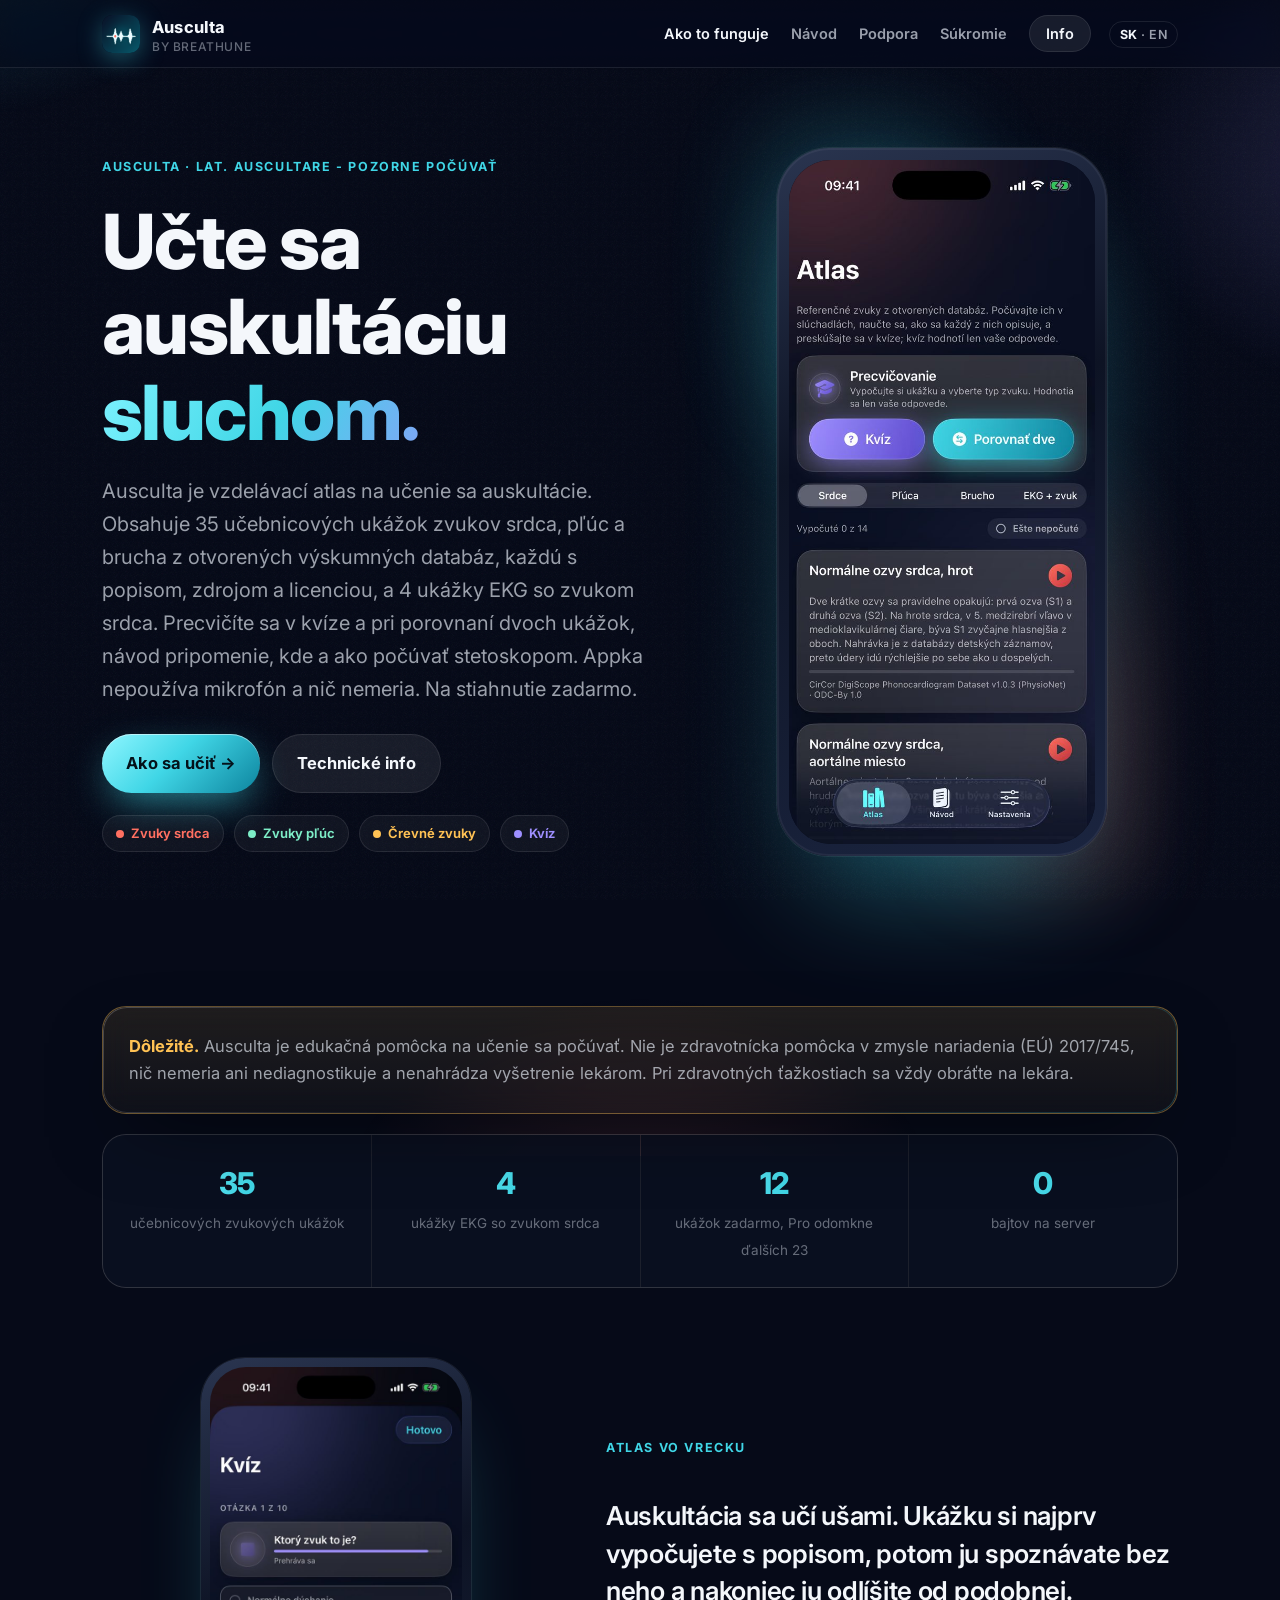
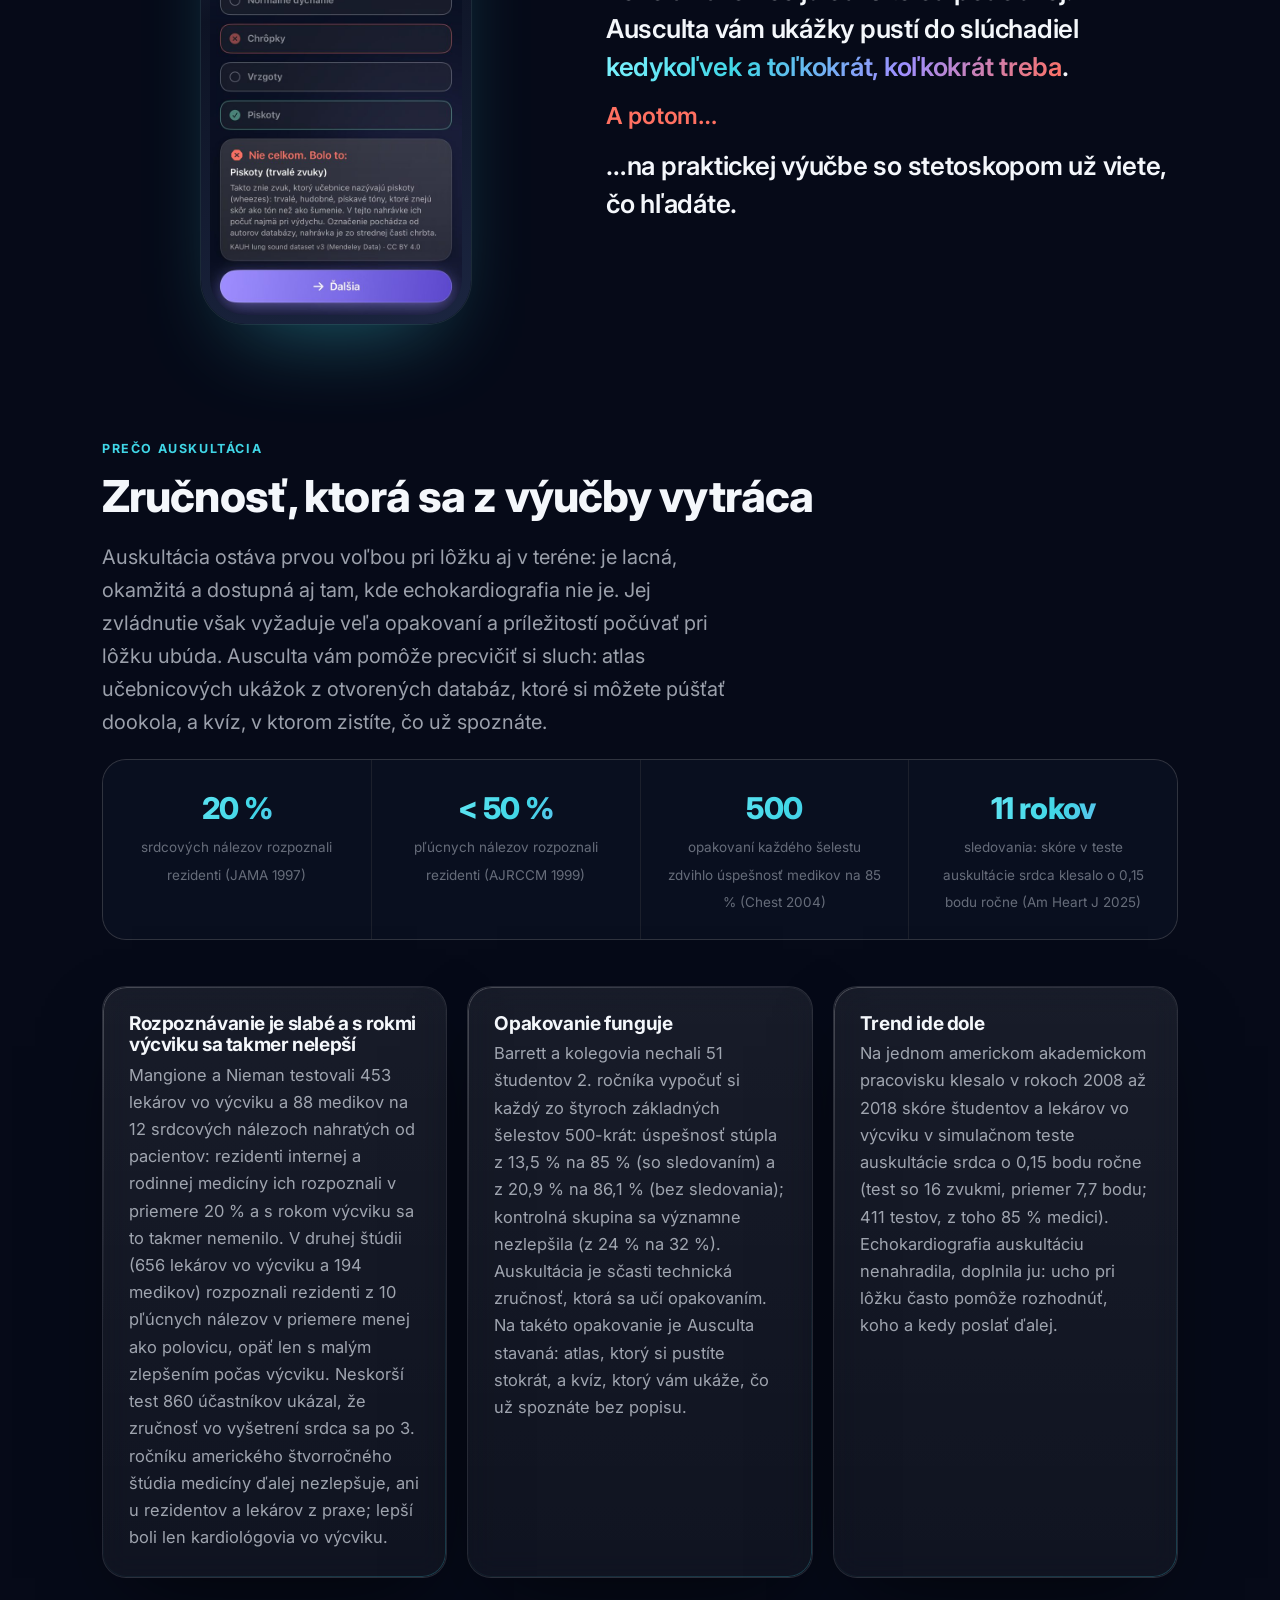
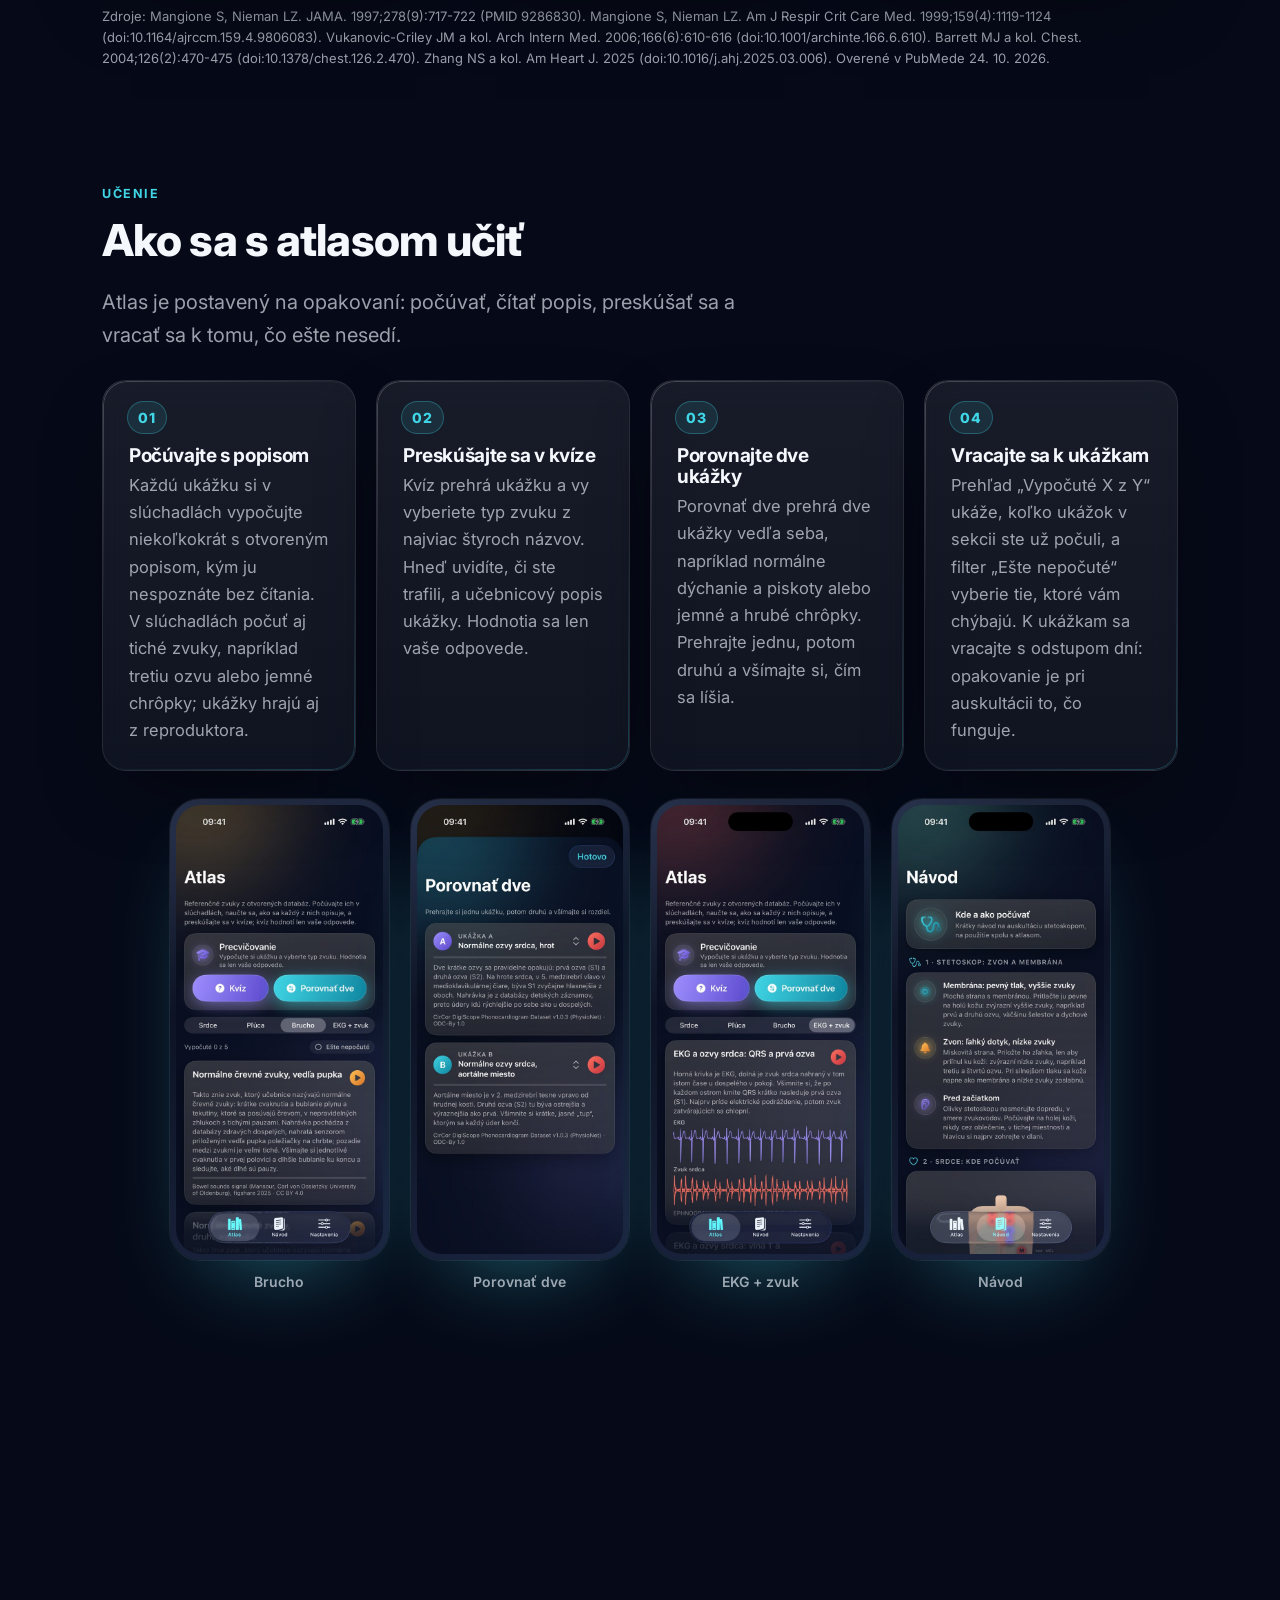
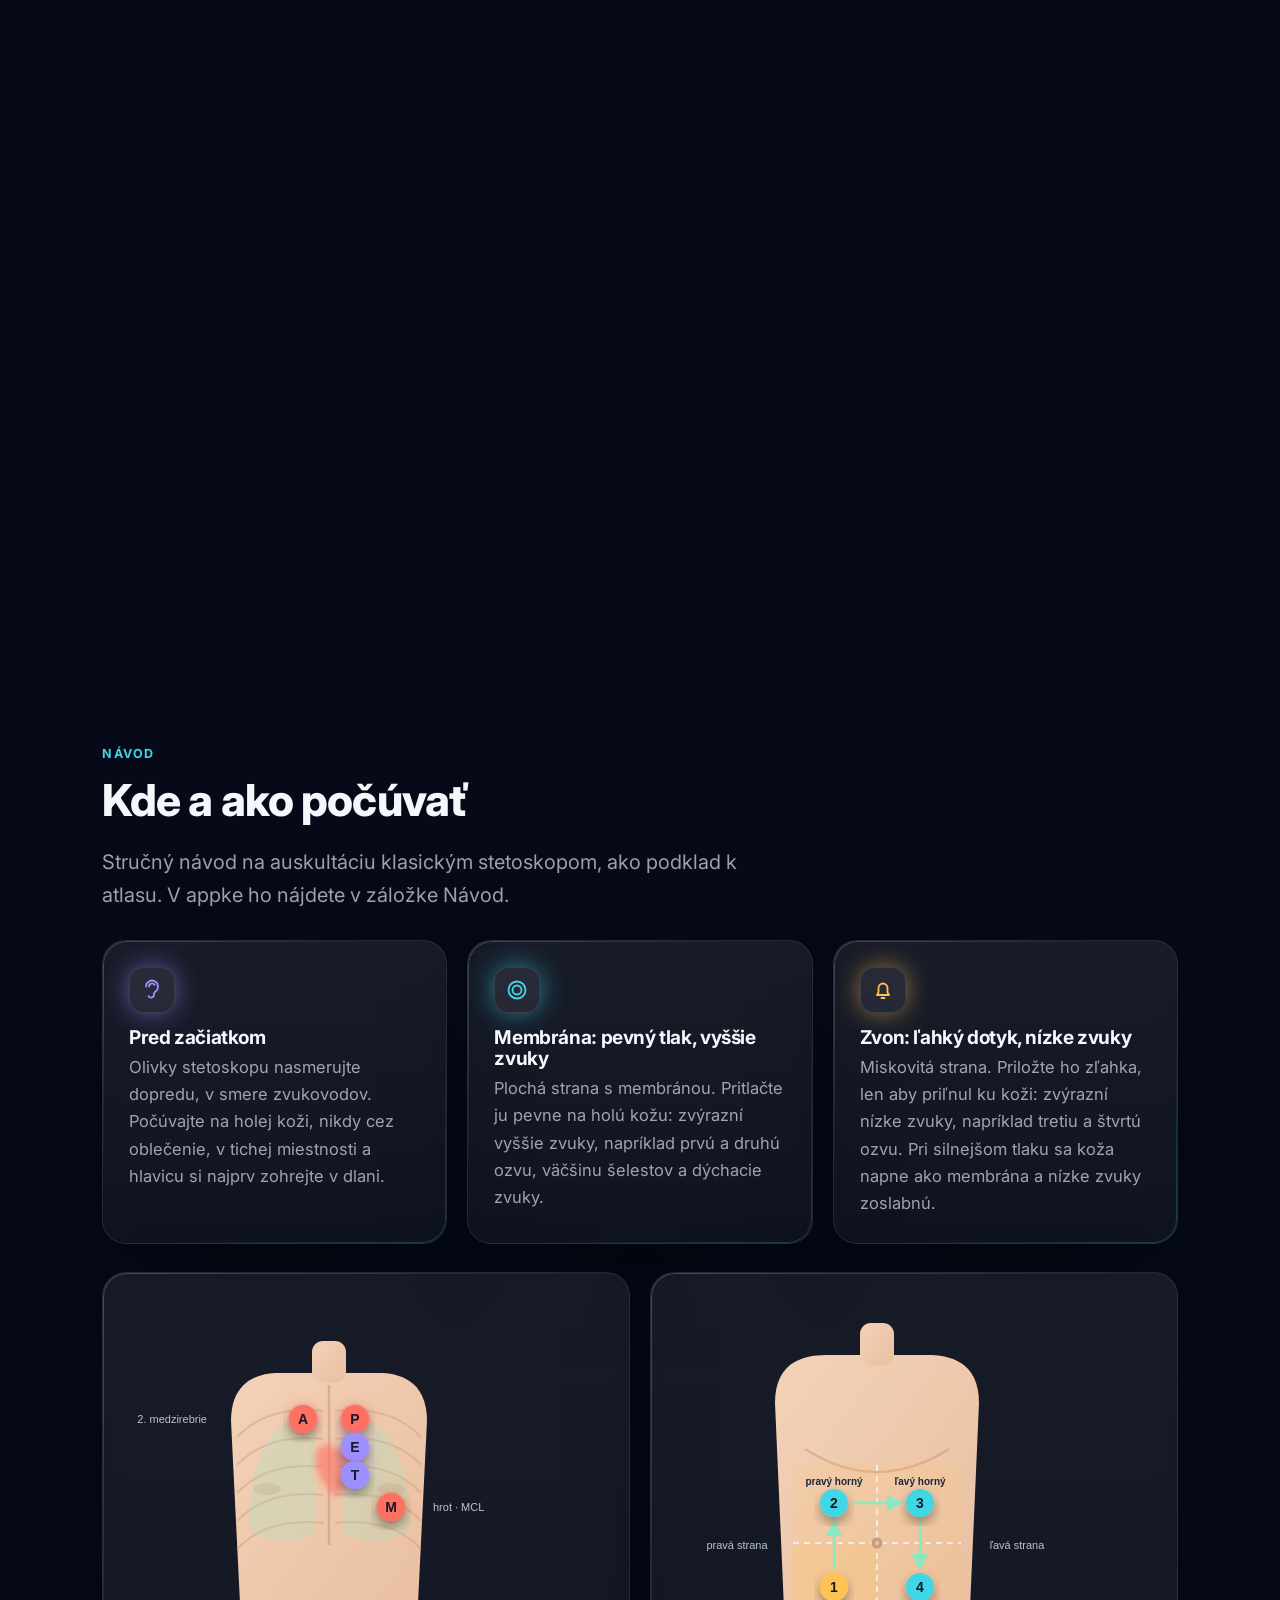
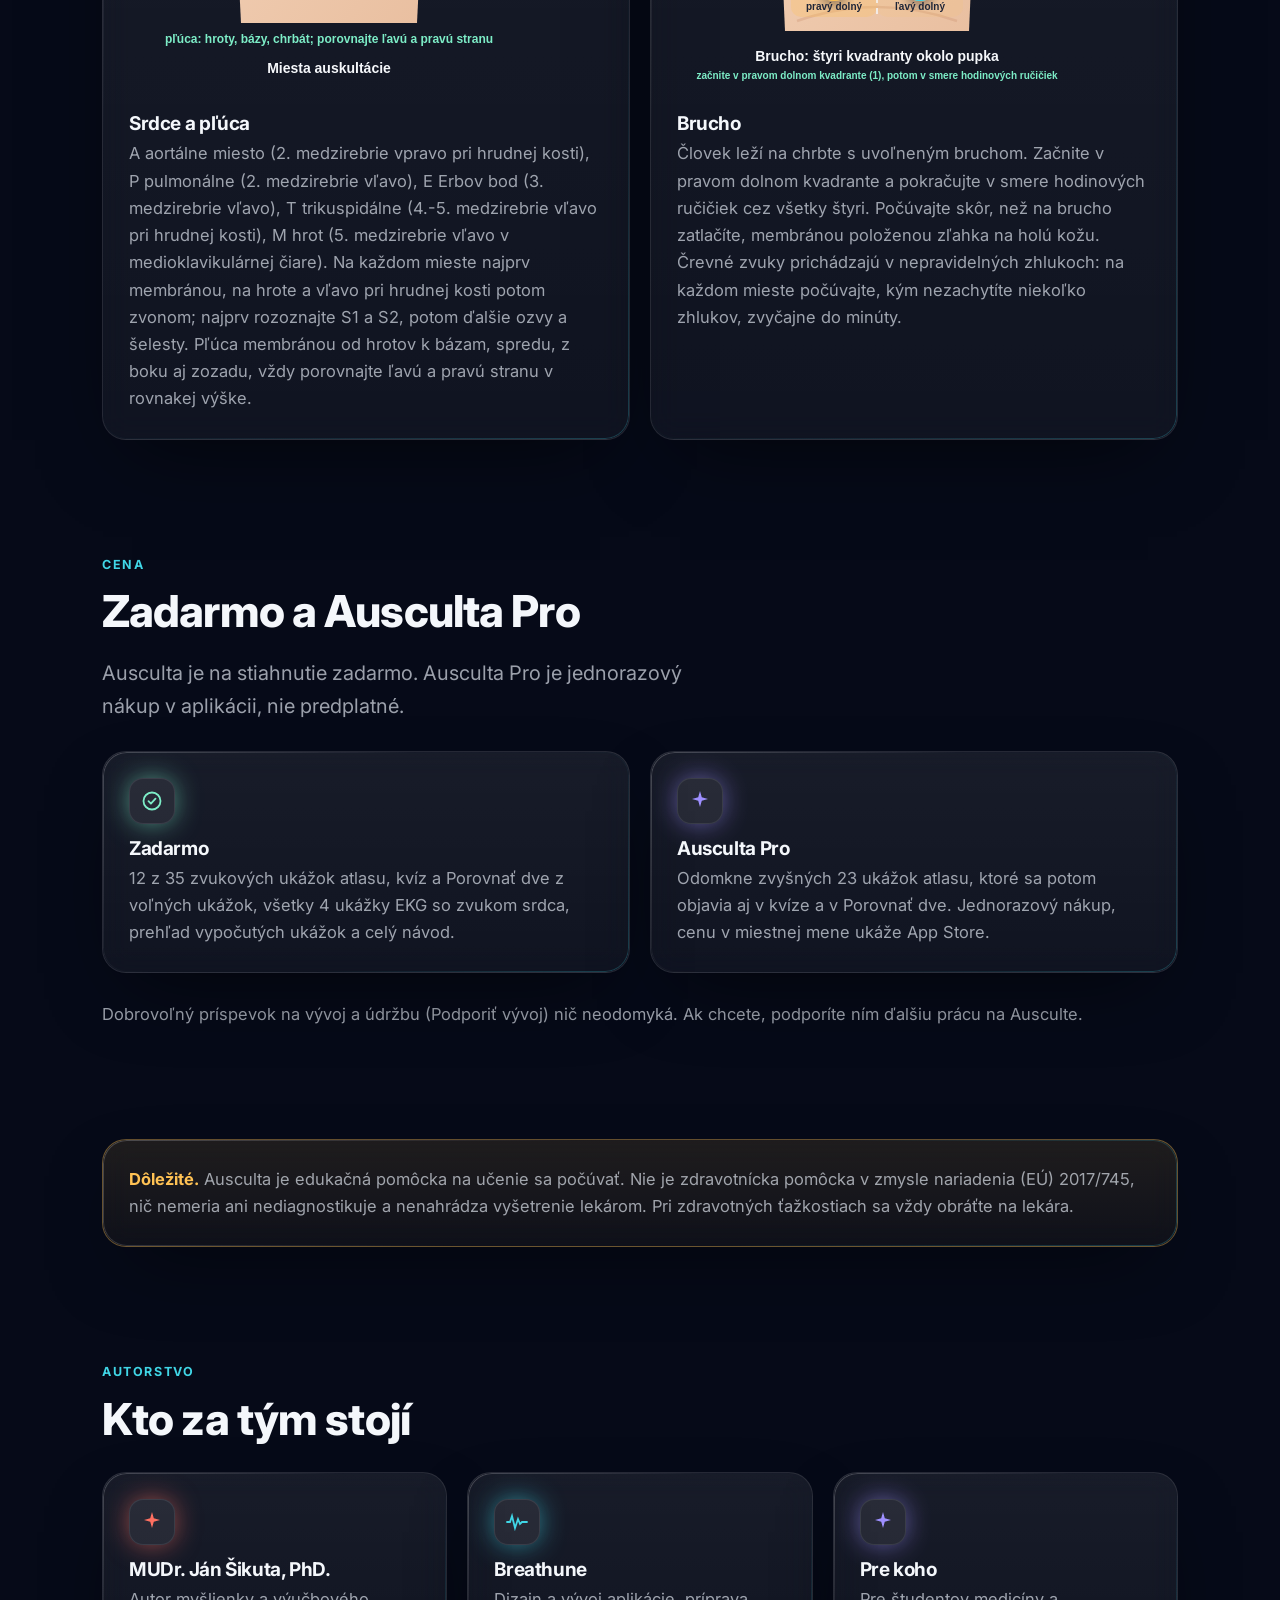
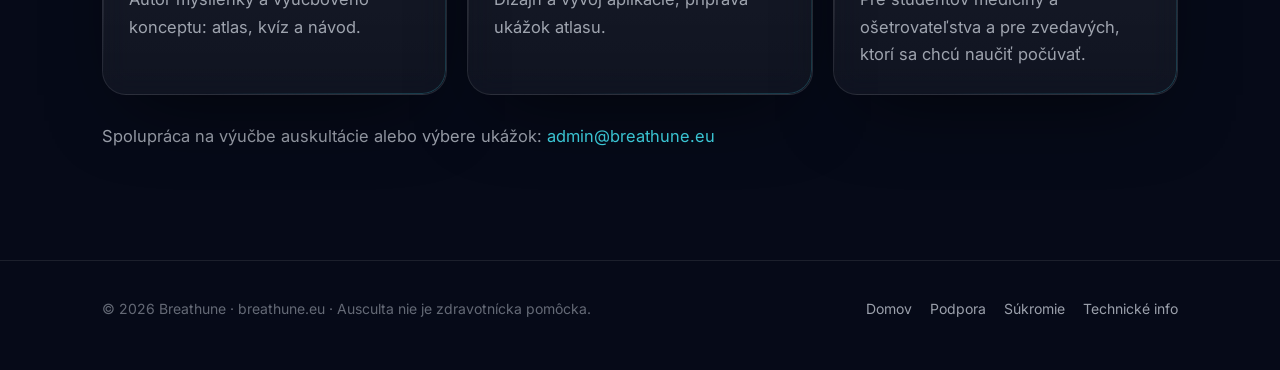
==== commit 0e8c31bc: "Web: 2.1 len atlas" ====
--- a/index.html
+++ b/index.html
@@ -4,10 +4,10 @@
 <meta charset="utf-8">
 <meta name="viewport" content="width=device-width,initial-scale=1,viewport-fit=cover">
 <title>Ausculta - atlas auskultácie | Breathune</title>
-<meta name="description" content="Ausculta je edukačná pomôcka na učenie sa počúvať: zosilnený a filtrovaný posluch cez iPhone a AirPods, zvuková vlna, spektrum, nahrávky a atlas ukážok z otvorených výučbových databáz. Nie je zdravotnícka pomôcka.">
+<meta name="description" content="Ausculta je vzdelávací atlas auskultácie: učebnicové ukážky zvukov srdca, pľúc a brucha z otvorených databáz, ukážky EKG so zvukom srdca, kvíz, porovnanie dvoch ukážok a návod pre stetoskop. Nepoužíva mikrofón, nič nemeria. Nie je zdravotnícka pomôcka.">
 <meta name="theme-color" content="#060a18">
 <meta property="og:title" content="Ausculta - atlas auskultácie | Breathune">
-<meta property="og:description" content="Ausculta je edukačná pomôcka na učenie sa počúvať: zosilnený a filtrovaný posluch cez iPhone a AirPods, zvuková vlna, spektrum, nahrávky a atlas ukážok z otvorených výučbových databáz. Nie je zdravotnícka pomôcka.">
+<meta property="og:description" content="Ausculta je vzdelávací atlas auskultácie: učebnicové ukážky zvukov srdca, pľúc a brucha z otvorených databáz, ukážky EKG so zvukom srdca, kvíz, porovnanie dvoch ukážok a návod pre stetoskop. Nepoužíva mikrofón, nič nemeria. Nie je zdravotnícka pomôcka.">
 <meta property="og:image" content="assets/icon.png">
 <link rel="icon" href="assets/icon.png">
 <link rel="apple-touch-icon" href="assets/icon.png">
@@ -27,58 +27,49 @@
 <section class="hero">
   <div class="reveal">
     <span class="eyebrow">Ausculta · lat. auscultare - pozorne počúvať</span>
-    <h1>Naučte sa počúvať<br><span class="grad">zvuky tela.</span></h1>
-    <p class="lead">Ausculta je vzdelávací nástroj na učenie sa posluchu. Zosilní a odfiltruje zvuk, ktorý snímate iPhonom, a vy ho počujete v AirPods alebo slúchadlách. Na obrazovke vidíte zvukovú vlnu a spektrum, nahrávky si uložíte a svoj posluch porovnáte s ukážkami v atlase, ktoré pochádzajú z otvorených výučbových databáz. Na stiahnutie zadarmo.</p>
+    <h1>Učte sa auskultáciu<br><span class="grad">sluchom.</span></h1>
+    <p class="lead">Ausculta je vzdelávací atlas na učenie sa auskultácie. Obsahuje 35 učebnicových ukážok zvukov srdca, pľúc a brucha z otvorených výskumných databáz, každú s popisom, zdrojom a licenciou, a 4 ukážky EKG so zvukom srdca. Precvičíte sa v kvíze a pri porovnaní dvoch ukážok, návod pripomenie, kde a ako počúvať stetoskopom. Appka nepoužíva mikrofón a nič nemeria. Na stiahnutie zadarmo.</p>
     <div class="actions">
-      <a class="btn" href="#navod">Ako na to →</a>
+      <a class="btn" href="#ako">Ako sa učiť →</a>
       <a class="btn ghost" href="methodology.html">Technické info</a>
     </div>
     <div class="badges">
       <span class="pill coral"><i style="background:var(--coral)"></i>Zvuky srdca</span>
       <span class="pill mint"><i style="background:var(--mint)"></i>Zvuky pľúc</span>
-      <span class="pill violet"><i style="background:var(--violet)"></i>Vzdelávanie</span>
-      <span class="pill teal"><i style="background:var(--teal)"></i>100 % v zariadení</span>
+      <span class="pill" style="color:var(--amber)"><i style="background:var(--amber)"></i>Črevné zvuky</span>
+      <span class="pill violet"><i style="background:var(--violet)"></i>Kvíz</span>
     </div>
   </div>
 
-  <div class="phone reveal" aria-hidden="true">
+  <div class="phone reveal">
     <div class="orbs"></div>
-    <div class="screen">
-      <div class="island"></div>
-      <div class="title">Ausculta</div>
-      <div class="mini"><div class="lbl">Zvuková vlna</div><div class="ecg" style="height:72px"><svg viewBox="0 0 600 96" preserveAspectRatio="none"><defs><linearGradient id="g" x1="0" x2="1"><stop offset="0" stop-color="#ff7061" stop-opacity=".25"/><stop offset=".5" stop-color="#ff7061"/><stop offset="1" stop-color="#ffd0c9"/></linearGradient></defs><polyline points="0.0,48.0 0.5,48.0 1.0,48.0 1.5,48.0 2.0,48.0 2.5,48.0 3.0,48.0 3.5,48.0 4.0,48.0 4.5,48.0 5.0,48.0 5.5,48.0 6.0,48.0 6.5,48.0 7.0,48.0 7.5,48.0 8.0,48.0 8.5,48.0 9.0,48.0 9.5,48.0 10.0,48.0 10.5,48.0 11.0,48.0 11.5,48.0 12.0,48.0 12.5,48.0 13.0,48.0 13.5,48.0 14.0,47.9 14.5,48.0 15.0,48.2 15.5,48.2 16.0,47.9 16.5,47.4 17.0,47.5 17.5,48.6 18.0,49.8 18.5,48.9 19.0,45.7 19.5,43.8 20.0,47.3 20.5,54.2 21.0,55.8 21.5,46.6 22.0,34.9 22.5,36.8 23.0,55.0 23.5,69.8 24.0,59.8 24.5,32.1 25.0,19.1 25.5,40.2 26.0,73.3 26.5,78.5 27.0,48.0 27.5,17.5 28.0,22.7 28.5,55.8 29.0,76.9 29.5,63.9 30.0,36.2 30.5,26.2 31.0,41.0 31.5,59.2 32.0,61.1 32.5,49.4 33.0,40.2 33.5,41.8 34.0,48.7 34.5,52.2 35.0,50.3 35.5,47.1 36.0,46.2 36.5,47.4 37.0,48.5 37.5,48.6 38.0,48.1 38.5,47.8 39.0,47.8 39.5,48.0 40.0,48.1 40.5,48.0 41.0,48.0 41.5,48.0 42.0,48.0 42.5,48.0 43.0,48.0 43.5,48.0 44.0,48.0 44.5,48.0 45.0,48.0 45.5,48.0 46.0,48.0 46.5,48.0 47.0,48.0 47.5,48.0 48.0,48.0 48.5,48.0 49.0,48.0 49.5,48.0 50.0,48.0 50.5,48.0 51.0,48.1 51.5,48.1 52.0,47.9 52.5,47.6 53.0,47.7 53.5,48.4 54.0,49.1 54.5,48.6 55.0,46.6 55.5,45.4 56.0,47.6 56.5,51.8 57.0,52.8 57.5,47.1 58.0,39.9 58.5,41.1 59.0,52.3 59.5,61.5 60.0,55.3 60.5,38.1 61.0,30.1 61.5,43.2 62.0,63.7 62.5,66.9 63.0,48.0 63.5,29.1 64.0,32.3 64.5,52.8 65.0,65.9 65.5,57.9 66.0,40.7 66.5,34.5 67.0,43.7 67.5,54.9 68.0,56.1 68.5,48.9 69.0,43.2 69.5,44.2 70.0,48.4 70.5,50.6 71.0,49.4 71.5,47.4 72.0,46.9 72.5,47.6 73.0,48.3 73.5,48.4 74.0,48.1 74.5,47.9 75.0,47.9 75.5,48.0 76.0,48.0 76.5,48.0 77.0,48.0 77.5,48.0 78.0,48.0 78.5,48.0 79.0,48.0 79.5,48.0 80.0,48.0 80.5,48.0 81.0,48.0 81.5,48.0 82.0,48.0 82.5,48.0 83.0,48.0 83.5,48.0 84.0,48.0 84.5,48.0 85.0,48.0 85.5,48.0 86.0,48.0 86.5,48.0 87.0,48.0 87.5,48.0 88.0,48.0 88.5,48.0 89.0,48.0 89.5,48.0 90.0,48.0 90.5,48.0 91.0,48.0 91.5,48.0 92.0,48.0 92.5,48.0 93.0,48.0 93.5,48.0 94.0,48.0 94.5,48.0 95.0,48.0 95.5,48.0 96.0,48.0 96.5,48.0 97.0,48.0 97.5,48.0 98.0,48.0 98.5,48.0 99.0,48.0 99.5,48.0 100.0,48.0 100.5,48.0 101.0,48.0 101.5,48.0 102.0,48.0 102.5,48.0 103.0,48.0 103.5,48.0 104.0,48.0 104.5,48.0 105.0,48.0 105.5,48.0 106.0,48.0 106.5,48.0 107.0,48.0 107.5,48.0 108.0,48.0 108.5,48.0 109.0,48.0 109.5,48.0 110.0,48.0 110.5,48.0 111.0,48.0 111.5,48.0 112.0,48.0 112.5,48.0 113.0,48.0 113.5,48.0 114.0,48.0 114.5,48.0 115.0,48.0 115.5,48.0 116.0,48.0 116.5,48.0 117.0,48.0 117.5,48.0 118.0,48.0 118.5,48.0 119.0,48.0 119.5,48.0 120.0,48.0 120.5,48.0 121.0,48.0 121.5,48.0 122.0,48.0 122.5,48.0 123.0,48.0 123.5,48.0 124.0,48.0 124.5,48.0 125.0,48.0 125.5,48.0 126.0,48.0 126.5,48.0 127.0,48.0 127.5,48.0 128.0,48.0 128.5,48.0 129.0,48.0 129.5,48.0 130.0,48.0 130.5,48.0 131.0,48.0 131.5,48.0 132.0,48.0 132.5,48.0 133.0,48.0 133.5,48.0 134.0,48.0 134.5,48.0 135.0,48.0 135.5,48.0 136.0,48.0 136.5,48.0 137.0,48.0 137.5,48.0 138.0,48.0 138.5,48.0 139.0,48.0 139.5,48.0 140.0,48.0 140.5,48.0 141.0,48.0 141.5,48.0 142.0,48.0 142.5,48.0 143.0,48.0 143.5,48.0 144.0,48.0 144.5,48.0 145.0,48.0 145.5,48.0 146.0,48.0 146.5,48.0 147.0,48.0 147.5,48.0 148.0,48.0 148.5,48.0 149.0,48.0 149.5,48.0 150.0,48.0 150.5,48.0 151.0,48.0 151.5,48.0 152.0,48.0 152.5,48.0 153.0,48.0 153.5,48.0 154.0,48.0 154.5,48.0 155.0,48.0 155.5,48.0 156.0,48.0 156.5,48.0 157.0,48.0 157.5,48.0 158.0,48.0 158.5,48.0 159.0,48.0 159.5,48.0 160.0,48.0 160.5,48.0 161.0,48.0 161.5,48.0 162.0,48.0 162.5,48.0 163.0,48.0 163.5,48.0 164.0,47.9 164.5,48.0 165.0,48.2 165.5,48.2 166.0,47.9 166.5,47.4 167.0,47.5 167.5,48.6 168.0,49.8 168.5,48.9 169.0,45.7 169.5,43.8 170.0,47.3 170.5,54.2 171.0,55.8 171.5,46.6 172.0,34.9 172.5,36.8 173.0,55.0 173.5,69.8 174.0,59.8 174.5,32.1 175.0,19.1 175.5,40.2 176.0,73.3 176.5,78.5 177.0,48.0 177.5,17.5 178.0,22.7 178.5,55.8 179.0,76.9 179.5,63.9 180.0,36.2 180.5,26.2 181.0,41.0 181.5,59.2 182.0,61.1 182.5,49.4 183.0,40.2 183.5,41.8 184.0,48.7 184.5,52.2 185.0,50.3 185.5,47.1 186.0,46.2 186.5,47.4 187.0,48.5 187.5,48.6 188.0,48.1 188.5,47.8 189.0,47.8 189.5,48.0 190.0,48.1 190.5,48.0 191.0,48.0 191.5,48.0 192.0,48.0 192.5,48.0 193.0,48.0 193.5,48.0 194.0,48.0 194.5,48.0 195.0,48.0 195.5,48.0 196.0,48.0 196.5,48.0 197.0,48.0 197.5,48.0 198.0,48.0 198.5,48.0 199.0,48.0 199.5,48.0 200.0,48.0 200.5,48.0 201.0,48.1 201.5,48.1 202.0,47.9 202.5,47.6 203.0,47.7 203.5,48.4 204.0,49.1 204.5,48.6 205.0,46.6 205.5,45.4 206.0,47.6 206.5,51.8 207.0,52.8 207.5,47.1 208.0,39.9 208.5,41.1 209.0,52.3 209.5,61.5 210.0,55.3 210.5,38.1 211.0,30.1 211.5,43.2 212.0,63.7 212.5,66.9 213.0,48.0 213.5,29.1 214.0,32.3 214.5,52.8 215.0,65.9 215.5,57.9 216.0,40.7 216.5,34.5 217.0,43.7 217.5,54.9 218.0,56.1 218.5,48.9 219.0,43.2 219.5,44.2 220.0,48.4 220.5,50.6 221.0,49.4 221.5,47.4 222.0,46.9 222.5,47.6 223.0,48.3 223.5,48.4 224.0,48.1 224.5,47.9 225.0,47.9 225.5,48.0 226.0,48.0 226.5,48.0 227.0,48.0 227.5,48.0 228.0,48.0 228.5,48.0 229.0,48.0 229.5,48.0 230.0,48.0 230.5,48.0 231.0,48.0 231.5,48.0 232.0,48.0 232.5,48.0 233.0,48.0 233.5,48.0 234.0,48.0 234.5,48.0 235.0,48.0 235.5,48.0 236.0,48.0 236.5,48.0 237.0,48.0 237.5,48.0 238.0,48.0 238.5,48.0 239.0,48.0 239.5,48.0 240.0,48.0 240.5,48.0 241.0,48.0 241.5,48.0 242.0,48.0 242.5,48.0 243.0,48.0 243.5,48.0 244.0,48.0 244.5,48.0 245.0,48.0 245.5,48.0 246.0,48.0 246.5,48.0 247.0,48.0 247.5,48.0 248.0,48.0 248.5,48.0 249.0,48.0 249.5,48.0 250.0,48.0 250.5,48.0 251.0,48.0 251.5,48.0 252.0,48.0 252.5,48.0 253.0,48.0 253.5,48.0 254.0,48.0 254.5,48.0 255.0,48.0 255.5,48.0 256.0,48.0 256.5,48.0 257.0,48.0 257.5,48.0 258.0,48.0 258.5,48.0 259.0,48.0 259.5,48.0 260.0,48.0 260.5,48.0 261.0,48.0 261.5,48.0 262.0,48.0 262.5,48.0 263.0,48.0 263.5,48.0 264.0,48.0 264.5,48.0 265.0,48.0 265.5,48.0 266.0,48.0 266.5,48.0 267.0,48.0 267.5,48.0 268.0,48.0 268.5,48.0 269.0,48.0 269.5,48.0 270.0,48.0 270.5,48.0 271.0,48.0 271.5,48.0 272.0,48.0 272.5,48.0 273.0,48.0 273.5,48.0 274.0,48.0 274.5,48.0 275.0,48.0 275.5,48.0 276.0,48.0 276.5,48.0 277.0,48.0 277.5,48.0 278.0,48.0 278.5,48.0 279.0,48.0 279.5,48.0 280.0,48.0 280.5,48.0 281.0,48.0 281.5,48.0 282.0,48.0 282.5,48.0 283.0,48.0 283.5,48.0 284.0,48.0 284.5,48.0 285.0,48.0 285.5,48.0 286.0,48.0 286.5,48.0 287.0,48.0 287.5,48.0 288.0,48.0 288.5,48.0 289.0,48.0 289.5,48.0 290.0,48.0 290.5,48.0 291.0,48.0 291.5,48.0 292.0,48.0 292.5,48.0 293.0,48.0 293.5,48.0 294.0,48.0 294.5,48.0 295.0,48.0 295.5,48.0 296.0,48.0 296.5,48.0 297.0,48.0 297.5,48.0 298.0,48.0 298.5,48.0 299.0,48.0 299.5,48.0 300.0,48.0 300.5,48.0 301.0,48.0 301.5,48.0 302.0,48.0 302.5,48.0 303.0,48.0 303.5,48.0 304.0,48.0 304.5,48.0 305.0,48.0 305.5,48.0 306.0,48.0 306.5,48.0 307.0,48.0 307.5,48.0 308.0,48.0 308.5,48.0 309.0,48.0 309.5,48.0 310.0,48.0 310.5,48.0 311.0,48.0 311.5,48.0 312.0,48.0 312.5,48.0 313.0,48.0 313.5,48.0 314.0,47.9 314.5,48.0 315.0,48.2 315.5,48.2 316.0,47.9 316.5,47.4 317.0,47.5 317.5,48.6 318.0,49.8 318.5,48.9 319.0,45.7 319.5,43.8 320.0,47.3 320.5,54.2 321.0,55.8 321.5,46.6 322.0,34.9 322.5,36.8 323.0,55.0 323.5,69.8 324.0,59.8 324.5,32.1 325.0,19.1 325.5,40.2 326.0,73.3 326.5,78.5 327.0,48.0 327.5,17.5 328.0,22.7 328.5,55.8 329.0,76.9 329.5,63.9 330.0,36.2 330.5,26.2 331.0,41.0 331.5,59.2 332.0,61.1 332.5,49.4 333.0,40.2 333.5,41.8 334.0,48.7 334.5,52.2 335.0,50.3 335.5,47.1 336.0,46.2 336.5,47.4 337.0,48.5 337.5,48.6 338.0,48.1 338.5,47.8 339.0,47.8 339.5,48.0 340.0,48.1 340.5,48.0 341.0,48.0 341.5,48.0 342.0,48.0 342.5,48.0 343.0,48.0 343.5,48.0 344.0,48.0 344.5,48.0 345.0,48.0 345.5,48.0 346.0,48.0 346.5,48.0 347.0,48.0 347.5,48.0 348.0,48.0 348.5,48.0 349.0,48.0 349.5,48.0 350.0,48.0 350.5,48.0 351.0,48.1 351.5,48.1 352.0,47.9 352.5,47.6 353.0,47.7 353.5,48.4 354.0,49.1 354.5,48.6 355.0,46.6 355.5,45.4 356.0,47.6 356.5,51.8 357.0,52.8 357.5,47.1 358.0,39.9 358.5,41.1 359.0,52.3 359.5,61.5 360.0,55.3 360.5,38.1 361.0,30.1 361.5,43.2 362.0,63.7 362.5,66.9 363.0,48.0 363.5,29.1 364.0,32.3 364.5,52.8 365.0,65.9 365.5,57.9 366.0,40.7 366.5,34.5 367.0,43.7 367.5,54.9 368.0,56.1 368.5,48.9 369.0,43.2 369.5,44.2 370.0,48.4 370.5,50.6 371.0,49.4 371.5,47.4 372.0,46.9 372.5,47.6 373.0,48.3 373.5,48.4 374.0,48.1 374.5,47.9 375.0,47.9 375.5,48.0 376.0,48.0 376.5,48.0 377.0,48.0 377.5,48.0 378.0,48.0 378.5,48.0 379.0,48.0 379.5,48.0 380.0,48.0 380.5,48.0 381.0,48.0 381.5,48.0 382.0,48.0 382.5,48.0 383.0,48.0 383.5,48.0 384.0,48.0 384.5,48.0 385.0,48.0 385.5,48.0 386.0,48.0 386.5,48.0 387.0,48.0 387.5,48.0 388.0,48.0 388.5,48.0 389.0,48.0 389.5,48.0 390.0,48.0 390.5,48.0 391.0,48.0 391.5,48.0 392.0,48.0 392.5,48.0 393.0,48.0 393.5,48.0 394.0,48.0 394.5,48.0 395.0,48.0 395.5,48.0 396.0,48.0 396.5,48.0 397.0,48.0 397.5,48.0 398.0,48.0 398.5,48.0 399.0,48.0 399.5,48.0 400.0,48.0 400.5,48.0 401.0,48.0 401.5,48.0 402.0,48.0 402.5,48.0 403.0,48.0 403.5,48.0 404.0,48.0 404.5,48.0 405.0,48.0 405.5,48.0 406.0,48.0 406.5,48.0 407.0,48.0 407.5,48.0 408.0,48.0 408.5,48.0 409.0,48.0 409.5,48.0 410.0,48.0 410.5,48.0 411.0,48.0 411.5,48.0 412.0,48.0 412.5,48.0 413.0,48.0 413.5,48.0 414.0,48.0 414.5,48.0 415.0,48.0 415.5,48.0 416.0,48.0 416.5,48.0 417.0,48.0 417.5,48.0 418.0,48.0 418.5,48.0 419.0,48.0 419.5,48.0 420.0,48.0 420.5,48.0 421.0,48.0 421.5,48.0 422.0,48.0 422.5,48.0 423.0,48.0 423.5,48.0 424.0,48.0 424.5,48.0 425.0,48.0 425.5,48.0 426.0,48.0 426.5,48.0 427.0,48.0 427.5,48.0 428.0,48.0 428.5,48.0 429.0,48.0 429.5,48.0 430.0,48.0 430.5,48.0 431.0,48.0 431.5,48.0 432.0,48.0 432.5,48.0 433.0,48.0 433.5,48.0 434.0,48.0 434.5,48.0 435.0,48.0 435.5,48.0 436.0,48.0 436.5,48.0 437.0,48.0 437.5,48.0 438.0,48.0 438.5,48.0 439.0,48.0 439.5,48.0 440.0,48.0 440.5,48.0 441.0,48.0 441.5,48.0 442.0,48.0 442.5,48.0 443.0,48.0 443.5,48.0 444.0,48.0 444.5,48.0 445.0,48.0 445.5,48.0 446.0,48.0 446.5,48.0 447.0,48.0 447.5,48.0 448.0,48.0 448.5,48.0 449.0,48.0 449.5,48.0 450.0,48.0 450.5,48.0 451.0,48.0 451.5,48.0 452.0,48.0 452.5,48.0 453.0,48.0 453.5,48.0 454.0,48.0 454.5,48.0 455.0,48.0 455.5,48.0 456.0,48.0 456.5,48.0 457.0,48.0 457.5,48.0 458.0,48.0 458.5,48.0 459.0,48.0 459.5,48.0 460.0,48.0 460.5,48.0 461.0,48.0 461.5,48.0 462.0,48.0 462.5,48.0 463.0,48.0 463.5,48.0 464.0,47.9 464.5,48.0 465.0,48.2 465.5,48.2 466.0,47.9 466.5,47.4 467.0,47.5 467.5,48.6 468.0,49.8 468.5,48.9 469.0,45.7 469.5,43.8 470.0,47.3 470.5,54.2 471.0,55.8 471.5,46.6 472.0,34.9 472.5,36.8 473.0,55.0 473.5,69.8 474.0,59.8 474.5,32.1 475.0,19.1 475.5,40.2 476.0,73.3 476.5,78.5 477.0,48.0 477.5,17.5 478.0,22.7 478.5,55.8 479.0,76.9 479.5,63.9 480.0,36.2 480.5,26.2 481.0,41.0 481.5,59.2 482.0,61.1 482.5,49.4 483.0,40.2 483.5,41.8 484.0,48.7 484.5,52.2 485.0,50.3 485.5,47.1 486.0,46.2 486.5,47.4 487.0,48.5 487.5,48.6 488.0,48.1 488.5,47.8 489.0,47.8 489.5,48.0 490.0,48.1 490.5,48.0 491.0,48.0 491.5,48.0 492.0,48.0 492.5,48.0 493.0,48.0 493.5,48.0 494.0,48.0 494.5,48.0 495.0,48.0 495.5,48.0 496.0,48.0 496.5,48.0 497.0,48.0 497.5,48.0 498.0,48.0 498.5,48.0 499.0,48.0 499.5,48.0 500.0,48.0 500.5,48.0 501.0,48.1 501.5,48.1 502.0,47.9 502.5,47.6 503.0,47.7 503.5,48.4 504.0,49.1 504.5,48.6 505.0,46.6 505.5,45.4 506.0,47.6 506.5,51.8 507.0,52.8 507.5,47.1 508.0,39.9 508.5,41.1 509.0,52.3 509.5,61.5 510.0,55.3 510.5,38.1 511.0,30.1 511.5,43.2 512.0,63.7 512.5,66.9 513.0,48.0 513.5,29.1 514.0,32.3 514.5,52.8 515.0,65.9 515.5,57.9 516.0,40.7 516.5,34.5 517.0,43.7 517.5,54.9 518.0,56.1 518.5,48.9 519.0,43.2 519.5,44.2 520.0,48.4 520.5,50.6 521.0,49.4 521.5,47.4 522.0,46.9 522.5,47.6 523.0,48.3 523.5,48.4 524.0,48.1 524.5,47.9 525.0,47.9 525.5,48.0 526.0,48.0 526.5,48.0 527.0,48.0 527.5,48.0 528.0,48.0 528.5,48.0 529.0,48.0 529.5,48.0 530.0,48.0 530.5,48.0 531.0,48.0 531.5,48.0 532.0,48.0 532.5,48.0 533.0,48.0 533.5,48.0 534.0,48.0 534.5,48.0 535.0,48.0 535.5,48.0 536.0,48.0 536.5,48.0 537.0,48.0 537.5,48.0 538.0,48.0 538.5,48.0 539.0,48.0 539.5,48.0 540.0,48.0 540.5,48.0 541.0,48.0 541.5,48.0 542.0,48.0 542.5,48.0 543.0,48.0 543.5,48.0 544.0,48.0 544.5,48.0 545.0,48.0 545.5,48.0 546.0,48.0 546.5,48.0 547.0,48.0 547.5,48.0 548.0,48.0 548.5,48.0 549.0,48.0 549.5,48.0 550.0,48.0 550.5,48.0 551.0,48.0 551.5,48.0 552.0,48.0 552.5,48.0 553.0,48.0 553.5,48.0 554.0,48.0 554.5,48.0 555.0,48.0 555.5,48.0 556.0,48.0 556.5,48.0 557.0,48.0 557.5,48.0 558.0,48.0 558.5,48.0 559.0,48.0 559.5,48.0 560.0,48.0 560.5,48.0 561.0,48.0 561.5,48.0 562.0,48.0 562.5,48.0 563.0,48.0 563.5,48.0 564.0,48.0 564.5,48.0 565.0,48.0 565.5,48.0 566.0,48.0 566.5,48.0 567.0,48.0 567.5,48.0 568.0,48.0 568.5,48.0 569.0,48.0 569.5,48.0 570.0,48.0 570.5,48.0 571.0,48.0 571.5,48.0 572.0,48.0 572.5,48.0 573.0,48.0 573.5,48.0 574.0,48.0 574.5,48.0 575.0,48.0 575.5,48.0 576.0,48.0 576.5,48.0 577.0,48.0 577.5,48.0 578.0,48.0 578.5,48.0 579.0,48.0 579.5,48.0 580.0,48.0 580.5,48.0 581.0,48.0 581.5,48.0 582.0,48.0 582.5,48.0 583.0,48.0 583.5,48.0 584.0,48.0 584.5,48.0 585.0,48.0 585.5,48.0 586.0,48.0 586.5,48.0 587.0,48.0 587.5,48.0 588.0,48.0 588.5,48.0 589.0,48.0 589.5,48.0 590.0,48.0 590.5,48.0 591.0,48.0 591.5,48.0 592.0,48.0 592.5,48.0 593.0,48.0 593.5,48.0 594.0,48.0 594.5,48.0 595.0,48.0 595.5,48.0 596.0,48.0 596.5,48.0 597.0,48.0 597.5,48.0 598.0,48.0 598.5,48.0 599.0,48.0 599.5,48.0 600.0,48.0" fill="none" stroke="url(#g)" stroke-width="2.2"/></svg></div></div>
-      <div class="mini"><div class="lbl">Spektrum</div><svg viewBox="0 0 300 60" preserveAspectRatio="none" style="width:100%;height:56px;display:block"><defs><linearGradient id="sp" x1="0" x2="0" y1="0" y2="1"><stop offset="0" stop-color="#40d6e6"/><stop offset="1" stop-color="#8b7bff" stop-opacity=".55"/></linearGradient></defs><rect x="1" y="5.3" width="7" height="54.7" rx="2" fill="url(#sp)"/><rect x="11" y="15.2" width="7" height="44.8" rx="2" fill="url(#sp)"/><rect x="21" y="7.0" width="7" height="53.0" rx="2" fill="url(#sp)"/><rect x="31" y="24.9" width="7" height="35.1" rx="2" fill="url(#sp)"/><rect x="41" y="18.6" width="7" height="41.4" rx="2" fill="url(#sp)"/><rect x="51" y="25.5" width="7" height="34.5" rx="2" fill="url(#sp)"/><rect x="61" y="33.7" width="7" height="26.3" rx="2" fill="url(#sp)"/><rect x="71" y="29.1" width="7" height="30.9" rx="2" fill="url(#sp)"/><rect x="81" y="38.3" width="7" height="21.7" rx="2" fill="url(#sp)"/><rect x="91" y="35.0" width="7" height="25.0" rx="2" fill="url(#sp)"/><rect x="101" y="41.3" width="7" height="18.7" rx="2" fill="url(#sp)"/><rect x="111" y="42.6" width="7" height="17.4" rx="2" fill="url(#sp)"/><rect x="121" y="40.5" width="7" height="19.5" rx="2" fill="url(#sp)"/><rect x="131" y="38.2" width="7" height="21.8" rx="2" fill="url(#sp)"/><rect x="141" y="45.9" width="7" height="14.1" rx="2" fill="url(#sp)"/><rect x="151" y="46.0" width="7" height="14.0" rx="2" fill="url(#sp)"/><rect x="161" y="43.9" width="7" height="16.1" rx="2" fill="url(#sp)"/><rect x="171" y="42.7" width="7" height="17.3" rx="2" fill="url(#sp)"/><rect x="181" y="46.2" width="7" height="13.8" rx="2" fill="url(#sp)"/><rect x="191" y="48.1" width="7" height="11.9" rx="2" fill="url(#sp)"/><rect x="201" y="45.3" width="7" height="14.7" rx="2" fill="url(#sp)"/><rect x="211" y="51.3" width="7" height="8.7" rx="2" fill="url(#sp)"/><rect x="221" y="47.4" width="7" height="12.6" rx="2" fill="url(#sp)"/><rect x="231" y="50.9" width="7" height="9.1" rx="2" fill="url(#sp)"/><rect x="241" y="52.0" width="7" height="8.0" rx="2" fill="url(#sp)"/><rect x="251" y="52.4" width="7" height="7.6" rx="2" fill="url(#sp)"/><rect x="261" y="51.9" width="7" height="8.1" rx="2" fill="url(#sp)"/><rect x="271" y="49.9" width="7" height="10.1" rx="2" fill="url(#sp)"/><rect x="281" y="52.9" width="7" height="7.1" rx="2" fill="url(#sp)"/><rect x="291" y="51.5" width="7" height="8.5" rx="2" fill="url(#sp)"/></svg></div>
-      <div class="row2">
-        <div class="mini"><div class="lbl">Filter</div><div style="font-weight:700;font-size:16px">Zvon</div><div style="color:var(--faint);font-size:11px">20–220 Hz</div></div>
-        <div class="mini"><div class="lbl">Miesto posluchu</div><div style="font-weight:700;font-size:16px;color:var(--mint)">Hrot (M)</div><div style="color:var(--faint);font-size:11px">poznámka k nahrávke</div></div>
-      </div>
-    </div>
+    <div class="screen shot"><img src="assets/img/screen-atlas.jpg" alt="Obrazovka Atlas v appke Ausculta: precvičovanie, sekcie Srdce, Pľúca, Brucho, EKG + zvuk a prvé ukážky s popisom"></div>
   </div>
 </section>
 
 <div class="card notice reveal" style="margin-top:20px"><b>Dôležité.</b> <span class="muted">Ausculta je edukačná pomôcka na učenie sa počúvať. Nie je zdravotnícka pomôcka v zmysle nariadenia (EÚ) 2017/745, nič nemeria ani nediagnostikuje a nenahrádza vyšetrenie lekárom. Pri zdravotných ťažkostiach sa vždy obráťte na lekára.</span></div>
 
 <div class="band reveal" style="margin-top:20px">
-  <div><b class="grad">iPhone</b><span>hlavná sonda</span></div>
-  <div><b class="grad">48 kHz</b><span>iPhone mikrofón</span></div>
-  <div><b class="grad">3</b><span>filtre: Zvon, Membrána, Široké</span></div>
+  <div><b class="grad">35</b><span>učebnicových zvukových ukážok</span></div>
+  <div><b class="grad">4</b><span>ukážky EKG so zvukom srdca</span></div>
+  <div><b class="grad">12</b><span>ukážok zadarmo, Pro odomkne ďalších 23</span></div>
   <div><b class="grad">0</b><span>bajtov na server</span></div>
 </div>
 
 <section class="story reveal" id="pribeh">
-  <img src="assets/img/grip-photo-side.jpg" alt="Úchop sondy AirPod: AirPod medzi 2. a 3. prstom, palec uzatvára dlaň do misky" style="width:100%;max-width:440px;justify-self:center;border-radius:20px" loading="lazy">
+  <div class="device"><img src="assets/img/screen-quiz.jpg" alt="Kvíz v appke Ausculta: otázka Ktorý zvuk to je? so štyrmi možnosťami a učebnicovým popisom po odpovedi" loading="lazy"></div>
   <div>
-    <span class="eyebrow">Posluch z vrecka</span>
-    <p class="quote">Učte sa počúvať s vecami, ktoré máte vo vrecku. Spodný mikrofón iPhonu priložte do zvonu na hrudníku, AirPods si dajte do uší a počujete zosilnený zvuk srdca a dýchania.
-    <span class="or">Voliteľne…</span>
-    …tam, kde to iOS dovolí, môže ako sonda slúžiť aj AirPod: jeden v uchu, druhý stopkou v uzávere z fľaše. Ausculta zvuk <em>zosilní a odfiltruje, nič nehodnotí</em>: porovnávate si ho sami.</p>
+    <span class="eyebrow">Atlas vo vrecku</span>
+    <p class="quote">Auskultácia sa učí ušami. Ukážku si najprv vypočujete s popisom, potom ju spoznávate bez neho a nakoniec ju odlíšite od podobnej. Ausculta vám ukážky pustí do slúchadiel <em>kedykoľvek a toľkokrát, koľkokrát treba</em>.
+    <span class="or">A potom…</span>
+    …na praktickej výučbe so stetoskopom už viete, čo hľadáte.</p>
   </div>
 </section>
 
 <section id="preco" class="reveal">
   <span class="eyebrow">Prečo auskultácia</span>
   <h2>Zručnosť, ktorá sa z výučby vytráca</h2>
-  <p class="lead">Auskultácia ostáva prvou voľbou pri lôžku aj v teréne: je lacná, okamžitá a dostupná aj tam, kde echokardiografia nie je. Jej zvládnutie však vyžaduje veľa opakovaní a príležitostí počúvať pri lôžku ubúda. Ausculta vám pomôže precvičiť si sluch: atlas učebnicových ukážok z otvorených databáz a nácvik počúvania, pri ktorom iPhone zvuk zosilní a odfiltruje do vašich slúchadiel. Váš zvuk nemeria ani nehodnotí, počúvate a porovnávate vy.</p>
+  <p class="lead">Auskultácia ostáva prvou voľbou pri lôžku aj v teréne: je lacná, okamžitá a dostupná aj tam, kde echokardiografia nie je. Jej zvládnutie však vyžaduje veľa opakovaní a príležitostí počúvať pri lôžku ubúda. Ausculta vám pomôže precvičiť si sluch: atlas učebnicových ukážok z otvorených databáz, ktoré si môžete púšťať dookola, a kvíz, v ktorom zistíte, čo už spoznáte.</p>
   <div class="band" style="margin-top:20px">
     <div><b class="grad">20 %</b><span>srdcových nálezov rozpoznali rezidenti (JAMA 1997)</span></div>
     <div><b class="grad">&lt; 50 %</b><span>pľúcnych nálezov rozpoznali rezidenti (AJRCCM 1999)</span></div>
@@ -87,48 +78,55 @@
   </div>
   <div class="grid">
     <div class="card"><h3>Rozpoznávanie je slabé a s rokmi výcviku sa takmer nelepší</h3><p>Mangione a Nieman testovali 453 lekárov vo výcviku a 88 medikov na 12 srdcových nálezoch nahratých od pacientov: rezidenti internej a rodinnej medicíny ich rozpoznali v priemere 20 % a s rokom výcviku sa to takmer nemenilo. V druhej štúdii (656 lekárov vo výcviku a 194 medikov) rozpoznali rezidenti z 10 pľúcnych nálezov v priemere menej ako polovicu, opäť len s malým zlepšením počas výcviku. Neskorší test 860 účastníkov ukázal, že zručnosť vo vyšetrení srdca sa po 3. ročníku amerického štvorročného štúdia medicíny ďalej nezlepšuje, ani u rezidentov a lekárov z praxe; lepší boli len kardiológovia vo výcviku.</p></div>
-    <div class="card"><h3>Opakovanie funguje</h3><p>Barrett a kolegovia nechali 51 študentov 2. ročníka vypočuť si každý zo štyroch základných šelestov 500-krát: úspešnosť stúpla z 13,5 % na 85 % (so sledovaním) a z 20,9 % na 86,1 % (bez sledovania); kontrolná skupina sa významne nezlepšila (z 24 % na 32 %). Auskultácia je sčasti technická zručnosť, ktorá sa učí opakovaním. Na takéto opakovanie je Ausculta stavaná: atlas, ktorý si pustíte stokrát, a vlastný posluch, ktorý s ním porovnáte.</p></div>
+    <div class="card"><h3>Opakovanie funguje</h3><p>Barrett a kolegovia nechali 51 študentov 2. ročníka vypočuť si každý zo štyroch základných šelestov 500-krát: úspešnosť stúpla z 13,5 % na 85 % (so sledovaním) a z 20,9 % na 86,1 % (bez sledovania); kontrolná skupina sa významne nezlepšila (z 24 % na 32 %). Auskultácia je sčasti technická zručnosť, ktorá sa učí opakovaním. Na takéto opakovanie je Ausculta stavaná: atlas, ktorý si pustíte stokrát, a kvíz, ktorý vám ukáže, čo už spoznáte bez popisu.</p></div>
     <div class="card"><h3>Trend ide dole</h3><p>Na jednom americkom akademickom pracovisku klesalo v rokoch 2008 až 2018 skóre študentov a lekárov vo výcviku v simulačnom teste auskultácie srdca o 0,15 bodu ročne (test so 16 zvukmi, priemer 7,7 bodu; 411 testov, z toho 85 % medici). Echokardiografia auskultáciu nenahradila, doplnila ju: ucho pri lôžku často pomôže rozhodnúť, koho a kedy poslať ďalej.</p></div>
   </div>
-  <p class="muted" style="font-size:13px;line-height:1.6">Zdroje: Mangione S, Nieman LZ. JAMA. 1997;278(9):717–722 (PMID 9286830). Mangione S, Nieman LZ. Am J Respir Crit Care Med. 1999;159(4):1119–1124 (doi:10.1164/ajrccm.159.4.9806083). Vukanovic-Criley JM a kol. Arch Intern Med. 2006;166(6):610–616 (doi:10.1001/archinte.166.6.610). Barrett MJ a kol. Chest. 2004;126(2):470–475 (doi:10.1378/chest.126.2.470). Zhang NS a kol. Am Heart J. 2025 (doi:10.1016/j.ahj.2025.03.006). Overené v PubMede 24. 10. 2026.</p>
+  <p class="muted" style="font-size:13px;line-height:1.6">Zdroje: Mangione S, Nieman LZ. JAMA. 1997;278(9):717-722 (PMID 9286830). Mangione S, Nieman LZ. Am J Respir Crit Care Med. 1999;159(4):1119-1124 (doi:10.1164/ajrccm.159.4.9806083). Vukanovic-Criley JM a kol. Arch Intern Med. 2006;166(6):610-616 (doi:10.1001/archinte.166.6.610). Barrett MJ a kol. Chest. 2004;126(2):470-475 (doi:10.1378/chest.126.2.470). Zhang NS a kol. Am Heart J. 2025 (doi:10.1016/j.ahj.2025.03.006). Overené v PubMede 24. 10. 2026.</p>
 </section>
 
 <section id="ako" class="reveal">
-  <span class="eyebrow">Dva spôsoby</span>
-  <h2>Kde je sonda?</h2>
-  <div class="grid two">
-    <div class="card lift"><img src="assets/img/probe-iphone.svg" alt="Sonda iPhone"><h3>Sonda iPhone <span class="pill mint" style="padding:3px 9px;font-size:11px">hlavná</span></h3><p>Spodný mikrofón iPhonu v zvone na hrudníku, AirPods alebo akékoľvek slúchadlá len prehrávajú, v plnej kvalite a bez hlasového spracovania.</p></div>
-    <div class="card lift"><img src="assets/img/probe-airpod.svg" alt="Sonda AirPod"><h3>Sonda AirPod</h3><p>Jeden AirPod v uchu, druhý hrotom stopky na hrudníku. Ponúka sa tam, kde iOS dá vysokokvalitné spojenie s mikrofónom: iOS 26 s AirPods Pro 2, Pro 3 alebo AirPods 4, mimo EÚ. Inde použite sondu iPhone, AirPods potom slúžia na počúvanie.</p></div>
+  <span class="eyebrow">Učenie</span>
+  <h2>Ako sa s atlasom učiť</h2>
+  <p class="lead">Atlas je postavený na opakovaní: počúvať, čítať popis, preskúšať sa a vracať sa k tomu, čo ešte nesedí.</p>
+  <div class="grid steps four">
+    <div class="card lift"><h3>Počúvajte s popisom</h3><p>Každú ukážku si v slúchadlách vypočujte niekoľkokrát s otvoreným popisom, kým ju nespoznáte bez čítania. V slúchadlách počuť aj tiché zvuky, napríklad tretiu ozvu alebo jemné chrôpky; ukážky hrajú aj z reproduktora.</p></div>
+    <div class="card lift"><h3>Preskúšajte sa v kvíze</h3><p>Kvíz prehrá ukážku a vy vyberiete typ zvuku z najviac štyroch názvov. Hneď uvidíte, či ste trafili, a učebnicový popis ukážky. Hodnotia sa len vaše odpovede.</p></div>
+    <div class="card lift"><h3>Porovnajte dve ukážky</h3><p>Porovnať dve prehrá dve ukážky vedľa seba, napríklad normálne dýchanie a piskoty alebo jemné a hrubé chrôpky. Prehrajte jednu, potom druhú a všímajte si, čím sa líšia.</p></div>
+    <div class="card lift"><h3>Vracajte sa k ukážkam</h3><p>Prehľad „Vypočuté X z Y“ ukáže, koľko ukážok v sekcii ste už počuli, a filter „Ešte nepočuté“ vyberie tie, ktoré vám chýbajú. K ukážkam sa vracajte s odstupom dní: opakovanie je pri auskultácii to, čo funguje.</p></div>
+  </div>
+  <div class="shots">
+    <figure><div class="device"><img src="assets/img/screen-abdomen.jpg" alt="Sekcia Brucho v atlase: normálne črevné zvuky s popisom a zdrojom" loading="lazy"></div><figcaption>Brucho</figcaption></figure>
+    <figure><div class="device"><img src="assets/img/screen-compare.jpg" alt="Porovnať dve: ukážka A a ukážka B s popismi pod sebou" loading="lazy"></div><figcaption>Porovnať dve</figcaption></figure>
+    <figure><div class="device"><img src="assets/img/screen-ecg.jpg" alt="EKG + zvuk: krivka EKG a zvuk srdca pod sebou na jednej časovej osi" loading="lazy"></div><figcaption>EKG + zvuk</figcaption></figure>
+    <figure><div class="device"><img src="assets/img/screen-guide.jpg" alt="Návod: zvon a membrána stetoskopu a miesta auskultácie srdca" loading="lazy"></div><figcaption>Návod</figcaption></figure>
   </div>
 </section>
 
-<section class="reveal">
+<section id="funkcie" class="reveal">
   <span class="eyebrow">Funkcie</span>
   <h2>Čo Ausculta ponúka</h2>
   <div class="grid">
-    <div class="card lift"><div class="chip coral"><svg viewBox="0 0 24 24" fill="currentColor"><path d="M12 21s-7.5-4.6-9.6-9.2C.8 8.3 3 4.5 6.7 4.5c2 0 3.5 1.1 4.3 2.5.8-1.4 2.3-2.5 4.3-2.5 3.7 0 5.9 3.8 4.3 7.3C19.5 16.4 12 21 12 21z"/></svg></div><h3>Zosilnený posluch</h3><p>Zvuk z mikrofónu sa zosilní a odfiltruje, aby ste ho lepšie počuli v AirPods alebo slúchadlách. Filter Zvon (20–220 Hz) pre nízke zvuky, Membrána (100–1200 Hz) pre vyššie a Široké (20–2500 Hz) pre celé pásmo; Zvon a Membrána sú pomenované podľa dvoch strán auskultačnej hlavice.</p></div>
-    <div class="card lift"><div class="chip mint"><svg viewBox="0 0 24 24" fill="none" stroke="currentColor" stroke-width="1.8" stroke-linecap="round"><path d="M12 3v8m0 0c-1.5 0-2.5 1-3.5 2.2M12 11c1.5 0 2.5 1 3.5 2.2"/><path d="M8.5 6.5C5 7 3 12 3 16.5c0 2 1.2 3.2 3 3.2 2.6 0 3.5-2 3.5-4.5V9c0-1.5-.4-2.6-1-2.5zM15.5 6.5C19 7 21 12 21 16.5c0 2-1.2 3.2-3 3.2-2.6 0-3.5-2-3.5-4.5V9c0-1.5.4-2.6 1-2.5z" fill="currentColor" fill-opacity=".25"/></svg></div><h3>Srdce, pľúca a brucho</h3><p>Učte sa rozlišovať zvuky na rôznych miestach hrudníka a brucha. Ausculta ich nehodnotí: počúvate a porovnávate si ich sami s ukážkami v atlase alebo v učebnici.</p></div>
-    <div class="card lift"><div class="chip violet"><svg viewBox="0 0 24 24" fill="none" stroke="currentColor" stroke-width="1.8" stroke-linecap="round" stroke-linejoin="round"><path d="M5 4.5A1.5 1.5 0 0 1 6.5 3H19v15H6.5A1.5 1.5 0 0 0 5 19.5z"/><path d="M5 19.5A1.5 1.5 0 0 0 6.5 21H19v-3"/><path d="M9 7.5h6M9 11h4"/></svg></div><h3>Atlas ukážok</h3><p>Učebnicové ukážky zvukov srdca, pľúc a brucha z otvorených databáz (PhysioNet a ďalšie), pri každej zdroj a licencia. Porovnávate ich sami, sluchom: Ausculta vašu nahrávku s ukážkami neporovnáva.</p></div>
-    <div class="card lift"><div class="chip violet"><svg viewBox="0 0 24 24" fill="none" stroke="currentColor" stroke-width="1.8" stroke-linecap="round" stroke-linejoin="round"><circle cx="12" cy="12" r="9"/><path d="M9.5 9.3a2.6 2.6 0 0 1 5 1c0 1.7-2.5 2.2-2.5 3.7"/><path d="M12 17h.01"/></svg></div><h3>Kvíz a porovnanie</h3><p>Kvíz prehrá ukážku z atlasu a vy vyberiete typ zvuku; hneď uvidíte učebnicový popis. Hodnotia sa len vaše odpovede, nie zvuk z vášho tela. Dve ukážky si môžete prehrať vedľa seba a appka si pamätá, ktoré ste už počuli.</p></div>
-    <div class="card lift"><div class="chip coral"><svg viewBox="0 0 24 24" fill="none" stroke="currentColor" stroke-width="1.8" stroke-linecap="round" stroke-linejoin="round"><path d="M2 8.5h5l1.5-5.5 2 10 1.5-4.5H22"/><path d="M2 18.5c1.25-2.6 2.5-2.6 3.75 0s2.5 2.6 3.75 0 2.5-2.6 3.75 0 2.5 2.6 3.75 0 2.5-2.6 3.75 0"/></svg></div><h3>EKG a zvuk srdca</h3><p>Ukážky z otvorenej databázy, v ktorej sa EKG a zvuk srdca nahrávali naraz. Vidíte ich pod sebou na jednej časovej osi a pri prehrávaní sledujete, ako po elektrickom podráždení prichádzajú ozvy. Ausculta sama EKG nesníma a v ukážke nič nemeria.</p></div>
-    <div class="card lift"><div class="chip teal"><svg viewBox="0 0 24 24" fill="none" stroke="currentColor" stroke-width="1.8" stroke-linecap="round"><path d="M2 12h3l2-6 3 12 3-9 2 5 2-2h5"/></svg></div><h3>Živá vlna a spektrum</h3><p>Zvuková vlna a frekvenčné spektrum v reálnom čase, ako v programoch na úpravu zvuku. Kalibrácia v tichu a redukcia šumu.</p></div>
-    <div class="card lift"><div class="chip violet"><svg viewBox="0 0 24 24" fill="none" stroke="currentColor" stroke-width="1.8" stroke-linecap="round" stroke-linejoin="round"><path d="M12 3.5 2.8 19.5h18.4z"/><path d="M12 10v4.5M12 17.2v.1"/></svg></div><h3>Upozornenia na rušenie</h3><p>Pohyb sondy, tras ruky, reč, hluk alebo slabý kontakt appka ohlási, aby ste vedeli, že signál je rušený. Je to hlásenie o kvalite zvuku, nie o vašom zdraví.</p></div>
-    <div class="card lift"><div class="chip amber"><svg viewBox="0 0 24 24" fill="none" stroke="currentColor" stroke-width="1.8" stroke-linecap="round"><rect x="9" y="3" width="6" height="11" rx="3"/><path d="M5.5 11a6.5 6.5 0 0 0 13 0M12 17.5V21"/></svg></div><h3>Nahrávky</h3><p>WAV v plnej kvalite s miestom posluchu a poznámkami. Ku každej nahrávke sa ukladá aj nefiltrovaná kópia (zvuk z mikrofónu pred filtrom) pre vlastný archív. Prehrávanie a zdieľanie jedným ťuknutím.</p></div>
-    <div class="card lift"><div class="chip teal"><svg viewBox="0 0 24 24" fill="none" stroke="currentColor" stroke-width="1.8"><rect x="5" y="10.5" width="14" height="10" rx="3"/><path d="M8.5 10.5V8a3.5 3.5 0 0 1 7 0v2.5"/></svg></div><h3>Súkromie</h3><p>Aplikácia nepoužíva server, analytiku ani účty. Zvuk a nahrávky zostávajú vo vašom iPhone.</p></div>
+    <div class="card lift"><div class="chip violet"><svg viewBox="0 0 24 24" fill="none" stroke="currentColor" stroke-width="1.8" stroke-linecap="round" stroke-linejoin="round"><path d="M5 4.5A1.5 1.5 0 0 1 6.5 3H19v15H6.5A1.5 1.5 0 0 0 5 19.5z"/><path d="M5 19.5A1.5 1.5 0 0 0 6.5 21H19v-3"/><path d="M9 7.5h6M9 11h4"/></svg></div><h3>Atlas ukážok</h3><p>35 učebnicových ukážok zvukov srdca, pľúc a brucha z otvorených výskumných databáz (PhysioNet a ďalšie; jedna ukážka črevných zvukov je zo zvukovej knižnice freesound.org). Pri každej je popis, zdroj a licencia. Prehrávajú sa do slúchadiel alebo z reproduktora.</p></div>
+    <div class="card lift"><div class="chip mint"><svg viewBox="0 0 24 24" fill="none" stroke="currentColor" stroke-width="1.8" stroke-linecap="round"><path d="M12 3v8m0 0c-1.5 0-2.5 1-3.5 2.2M12 11c1.5 0 2.5 1 3.5 2.2"/><path d="M8.5 6.5C5 7 3 12 3 16.5c0 2 1.2 3.2 3 3.2 2.6 0 3.5-2 3.5-4.5V9c0-1.5-.4-2.6-1-2.5zM15.5 6.5C19 7 21 12 21 16.5c0 2-1.2 3.2-3 3.2-2.6 0-3.5-2-3.5-4.5V9c0-1.5.4-2.6 1-2.5z" fill="currentColor" fill-opacity=".25"/></svg></div><h3>Srdce, pľúca a brucho</h3><p>Normálne ozvy z rôznych miest posluchu, systolické a diastolické šelesty, tretia a štvrtá ozva; vezikulárne a tracheálne dýchanie, piskoty, vrzgoty, chrôpky a stridor; normálne črevné zvuky a borborygmy. Popis vysvetlí, čo v ukážke počuť.</p></div>
+    <div class="card lift"><div class="chip violet"><svg viewBox="0 0 24 24" fill="none" stroke="currentColor" stroke-width="1.8" stroke-linecap="round" stroke-linejoin="round"><circle cx="12" cy="12" r="9"/><path d="M9.5 9.3a2.6 2.6 0 0 1 5 1c0 1.7-2.5 2.2-2.5 3.7"/><path d="M12 17h.01"/></svg></div><h3>Kvíz a porovnanie</h3><p>Kvíz prehrá ukážku a vy vyberiete typ zvuku; hneď uvidíte učebnicový popis. Hodnotia sa len vaše odpovede. Porovnať dve prehrá dve ukážky vedľa seba a appka si pamätá, ktoré ukážky ste už počuli.</p></div>
+    <div class="card lift"><div class="chip coral"><svg viewBox="0 0 24 24" fill="none" stroke="currentColor" stroke-width="1.8" stroke-linecap="round" stroke-linejoin="round"><path d="M2 8.5h5l1.5-5.5 2 10 1.5-4.5H22"/><path d="M2 18.5c1.25-2.6 2.5-2.6 3.75 0s2.5 2.6 3.75 0 2.5-2.6 3.75 0 2.5 2.6 3.75 0 2.5-2.6 3.75 0"/></svg></div><h3>EKG a zvuk srdca</h3><p>4 ukážky z otvorenej databázy, v ktorej sa EKG a zvuk srdca nahrávali naraz. Vidíte ich pod sebou na jednej časovej osi a pri prehrávaní sledujete, ako po elektrickom podráždení prichádzajú ozvy. V ukážkach sa nič nemeria.</p></div>
+    <div class="card lift"><div class="chip teal"><svg viewBox="0 0 24 24" fill="none" stroke="currentColor" stroke-width="1.8" stroke-linecap="round" stroke-linejoin="round"><path d="M5 3v5a4 4 0 0 0 8 0V3"/><path d="M9 12v3a5 5 0 0 0 10 0v-2"/><circle cx="19" cy="11" r="2"/></svg></div><h3>Návod pre stetoskop</h3><p>Kde a ako počúvať klasickým stetoskopom: zvon a membrána, tlak, miesta auskultácie srdca a pľúc, štyri kvadranty brucha a ako dlho počúvať. Ako podklad k atlasu.</p></div>
+    <div class="card lift"><div class="chip teal"><svg viewBox="0 0 24 24" fill="none" stroke="currentColor" stroke-width="1.8"><rect x="5" y="10.5" width="14" height="10" rx="3"/><path d="M8.5 10.5V8a3.5 3.5 0 0 1 7 0v2.5"/></svg></div><h3>Súkromie</h3><p>Appka nepoužíva mikrofón, nemá účet ani server, nemá analytiku a nezbiera žiadne údaje. Nákupy rieši App Store.</p></div>
   </div>
 </section>
 
 <section id="navod" class="reveal">
   <span class="eyebrow">Návod</span>
-  <h2>Ako začať</h2>
-  <div class="grid steps">
-    <div class="card lift"><img src="assets/img/probe-iphone.svg" alt="Sonda iPhone"><h3>Sonda iPhone</h3><p>Najjednoduchší začiatok. Spodný mikrofón iPhonu priložte do zvonu na hrudníku, slúchadlá si dajte do uší. Zvuk je v plnej kvalite a bez hlasového spracovania.</p></div>
-    <div class="card lift"><img src="assets/img/bell-kit.svg" alt="Zvon"><img src="assets/img/zvon-airpod.jpg" alt="Hrot AirPodu v zvone z priehľadného uzáveru, prsty ho držia na pokožke" loading="lazy" style="margin-top:10px"><h3>Zvon z domácich pomôcok</h3><p>Plytký uzáver z PET fľaše alebo 1 cm krúžok odrezaný zo striekačky, silikónový nástavec naruby - alebo dlaň do mištičky. Dôležité je málo vzduchu vo vnútri a utesnená dierka okolo stopky (plastelína, páska). Celá dlhá striekačka zvuk takmer neprenesie.</p></div>
-    <div class="card lift"><img src="assets/img/grip-photo-top.jpg" alt="Úchop" loading="lazy"><h3>Úchop bez šušťania</h3><p>Pri sonde AirPod je mikrofón na hrote stopky. AirPod vložte medzi 2. a 3. prst, stopka smeruje dole ku koži. Palec zospodu uzatvára dlaň do misky, ktorá slúži ako akustická komora. Prsty ležia na hrudníku bez tlaku a nehýbu sa: každý pohyb po AirPode je v sonde hlasný. Ide to aj so zvonom z uzáveru, hrot stopky vtedy vložte do jeho otvoru.</p></div>
-    <div class="card lift"><img src="assets/img/which-side.svg" alt="Ktorý AirPod kam"><h3>Ktorý AirPod kam</h3><p>Len pre sondu AirPod. Akusticky je to jedno. Praváci držia v ruke pravý AirPod a v uchu majú ľavý. V <b>Nastavenia › Bluetooth › AirPods › Mikrofón</b> zvoľte „Vždy pravý“ a na strane v uchu zapnite potlačenie hluku. Krok za krokom to prevedie <b>Nastavenie AirPods</b> v appke.</p></div>
-    <div class="card lift"><img src="assets/img/sites.svg" alt="Miesta posluchu"><h3>Kde počúvať</h3><p>A aortálna, P pulmonálna, E Erbov bod, T trikuspidálna, M hrot. Pľúca: hroty, bázy, chrbát. Brucho: štyri kvadranty okolo pupka. Vždy porovnajte ľavú a pravú stranu a svoj posluch s ukážkami v atlase.</p></div>
-    <div class="card lift"><img src="assets/img/abdomen.svg" alt="Brucho"><h3>Brucho</h3><p>Človek leží na chrbte s uvoľneným bruchom. Začnite v pravom dolnom kvadrante a pokračujte v smere hodinových ručičiek; na každom mieste počúvajte aspoň dve minúty s filtrom Membrána, sondu držte zľahka a nehybne. Črevné zvuky prichádzajú v nepravidelných zhlukoch; Ausculta ich nepočíta, počúvate vy.</p></div>
-    <div class="card lift"><img src="assets/img/quiet-tips.svg" alt="Tipy"><h3>Čistý signál</h3><p>Tichá miestnosť, sonda na koži, ruka opretá o telo a 10–20 s bez pohybu. Raz urobte kalibráciu v tichu. Ostatné zvládne automatické zosilnenie.</p></div>
+  <h2>Kde a ako počúvať</h2>
+  <p class="lead">Stručný návod na auskultáciu klasickým stetoskopom, ako podklad k atlasu. V appke ho nájdete v záložke Návod.</p>
+  <div class="grid">
+    <div class="card lift"><div class="chip violet"><svg viewBox="0 0 24 24" fill="none" stroke="currentColor" stroke-width="1.8" stroke-linecap="round" stroke-linejoin="round"><path d="M6 8.5a6 6 0 1 1 9.5 4.9c-1 .7-1.5 1.6-1.5 2.6v.5a3 3 0 0 1-5.5 1.7"/><path d="M9 8.5a3 3 0 0 1 5.6-1.5"/></svg></div><h3>Pred začiatkom</h3><p>Olivky stetoskopu nasmerujte dopredu, v smere zvukovodov. Počúvajte na holej koži, nikdy cez oblečenie, v tichej miestnosti a hlavicu si najprv zohrejte v dlani.</p></div>
+    <div class="card lift"><div class="chip teal"><svg viewBox="0 0 24 24" fill="none" stroke="currentColor" stroke-width="1.8"><circle cx="12" cy="12" r="8.5"/><circle cx="12" cy="12" r="4.5"/></svg></div><h3>Membrána: pevný tlak, vyššie zvuky</h3><p>Plochá strana s membránou. Pritlačte ju pevne na holú kožu: zvýrazní vyššie zvuky, napríklad prvú a druhú ozvu, väčšinu šelestov a dýchacie zvuky.</p></div>
+    <div class="card lift"><div class="chip amber"><svg viewBox="0 0 24 24" fill="none" stroke="currentColor" stroke-width="1.8" stroke-linecap="round" stroke-linejoin="round"><path d="M6 17h12l-1.5-2.5V10a4.5 4.5 0 0 0-9 0v4.5z"/><path d="M10.5 20h3"/></svg></div><h3>Zvon: ľahký dotyk, nízke zvuky</h3><p>Miskovitá strana. Priložte ho zľahka, len aby priľnul ku koži: zvýrazní nízke zvuky, napríklad tretiu a štvrtú ozvu. Pri silnejšom tlaku sa koža napne ako membrána a nízke zvuky zoslabnú.</p></div>
+  </div>
+  <div class="grid two">
+    <div class="card lift"><img src="assets/img/sites.svg" alt="Miesta auskultácie srdca a pľúc"><h3>Srdce a pľúca</h3><p>A aortálne miesto (2. medzirebrie vpravo pri hrudnej kosti), P pulmonálne (2. medzirebrie vľavo), E Erbov bod (3. medzirebrie vľavo), T trikuspidálne (4.-5. medzirebrie vľavo pri hrudnej kosti), M hrot (5. medzirebrie vľavo v medioklavikulárnej čiare). Na každom mieste najprv membránou, na hrote a vľavo pri hrudnej kosti potom zvonom; najprv rozoznajte S1 a S2, potom ďalšie ozvy a šelesty. Pľúca membránou od hrotov k bázam, spredu, z boku aj zozadu, vždy porovnajte ľavú a pravú stranu v rovnakej výške.</p></div>
+    <div class="card lift"><img src="assets/img/abdomen.svg" alt="Štyri kvadranty brucha"><h3>Brucho</h3><p>Človek leží na chrbte s uvoľneným bruchom. Začnite v pravom dolnom kvadrante a pokračujte v smere hodinových ručičiek cez všetky štyri. Počúvajte skôr, než na brucho zatlačíte, membránou položenou zľahka na holú kožu. Črevné zvuky prichádzajú v nepravidelných zhlukoch: na každom mieste počúvajte, kým nezachytíte niekoľko zhlukov, zvyčajne do minúty.</p></div>
   </div>
 </section>
 
@@ -137,10 +135,10 @@
   <h2>Zadarmo a Ausculta Pro</h2>
   <p class="lead">Ausculta je na stiahnutie zadarmo. Ausculta Pro je jednorazový nákup v aplikácii, nie predplatné.</p>
   <div class="grid">
-    <div class="card lift"><div class="chip mint"><svg viewBox="0 0 24 24" fill="none" stroke="currentColor" stroke-width="1.8" stroke-linecap="round" stroke-linejoin="round"><circle cx="12" cy="12" r="8.5"/><path d="m8.5 12.2 2.4 2.4 4.6-5"/></svg></div><h3>Zadarmo</h3><p>Posluch so sondou iPhone aj AirPod, filtre Zvon, Membrána a Široké, zvuková vlna a spektrum, kalibrácia, návod, ukážky EKG so zvukom, základný atlas a kvíz z voľných ukážok. Uložiť si môžete 3 nahrávky.</p></div>
-    <div class="card lift"><div class="chip violet"><svg viewBox="0 0 24 24" fill="currentColor"><path d="M12 2l1.8 6.2L20 10l-6.2 1.8L12 18l-1.8-6.2L4 10l6.2-1.8z"/></svg></div><h3>Ausculta Pro</h3><p>Neobmedzený počet nahrávok, zdieľanie nefiltrovaných kópií, vlastné pásmo filtra a úplný atlas, ktorý sa objaví aj v kvíze. Jednorazový nákup, cenu v miestnej mene ukáže App Store.</p></div>
+    <div class="card lift"><div class="chip mint"><svg viewBox="0 0 24 24" fill="none" stroke="currentColor" stroke-width="1.8" stroke-linecap="round" stroke-linejoin="round"><circle cx="12" cy="12" r="8.5"/><path d="m8.5 12.2 2.4 2.4 4.6-5"/></svg></div><h3>Zadarmo</h3><p>12 z 35 zvukových ukážok atlasu, kvíz a Porovnať dve z voľných ukážok, všetky 4 ukážky EKG so zvukom srdca, prehľad vypočutých ukážok a celý návod.</p></div>
+    <div class="card lift"><div class="chip violet"><svg viewBox="0 0 24 24" fill="currentColor"><path d="M12 2l1.8 6.2L20 10l-6.2 1.8L12 18l-1.8-6.2L4 10l6.2-1.8z"/></svg></div><h3>Ausculta Pro</h3><p>Odomkne zvyšných 23 ukážok atlasu, ktoré sa potom objavia aj v kvíze a v Porovnať dve. Jednorazový nákup, cenu v miestnej mene ukáže App Store.</p></div>
   </div>
-  <p class="muted">Dobrovoľný príspevok na vývoj a údržbu nič neodomyká. Ak chcete, podporíte ním ďalšiu prácu na Ausculte.</p>
+  <p class="muted">Dobrovoľný príspevok na vývoj a údržbu (Podporiť vývoj) nič neodomyká. Ak chcete, podporíte ním ďalšiu prácu na Ausculte.</p>
 </section>
 
 <div class="card notice reveal" style="margin-top:20px"><b>Dôležité.</b> <span class="muted">Ausculta je edukačná pomôcka na učenie sa počúvať. Nie je zdravotnícka pomôcka v zmysle nariadenia (EÚ) 2017/745, nič nemeria ani nediagnostikuje a nenahrádza vyšetrenie lekárom. Pri zdravotných ťažkostiach sa vždy obráťte na lekára.</span></div>
@@ -149,10 +147,11 @@
   <span class="eyebrow">Autorstvo</span>
   <h2>Kto za tým stojí</h2>
   <div class="grid">
-    <div class="card lift"><div class="chip coral"><svg viewBox="0 0 24 24" fill="currentColor"><path d="M12 2l1.8 6.2L20 10l-6.2 1.8L12 18l-1.8-6.2L4 10l6.2-1.8z"/></svg></div><h3>MUDr. Ján Šikuta, PhD.</h3><p>Autor myšlienky a vzdelávacieho konceptu: metodika posluchu a návod.</p></div>
-    <div class="card lift"><div class="chip teal"><svg viewBox="0 0 24 24" fill="none" stroke="currentColor" stroke-width="1.8" stroke-linecap="round"><path d="M2 12h3l2-6 3 12 3-9 2 5 2-2h5"/></svg></div><h3>Breathune</h3><p>Dizajn a vývoj: spracovanie zvuku a aplikácia.</p></div>
+    <div class="card lift"><div class="chip coral"><svg viewBox="0 0 24 24" fill="currentColor"><path d="M12 2l1.8 6.2L20 10l-6.2 1.8L12 18l-1.8-6.2L4 10l6.2-1.8z"/></svg></div><h3>MUDr. Ján Šikuta, PhD.</h3><p>Autor myšlienky a výučbového konceptu: atlas, kvíz a návod.</p></div>
+    <div class="card lift"><div class="chip teal"><svg viewBox="0 0 24 24" fill="none" stroke="currentColor" stroke-width="1.8" stroke-linecap="round"><path d="M2 12h3l2-6 3 12 3-9 2 5 2-2h5"/></svg></div><h3>Breathune</h3><p>Dizajn a vývoj aplikácie, príprava ukážok atlasu.</p></div>
     <div class="card lift"><div class="chip violet"><svg viewBox="0 0 24 24" fill="currentColor"><path d="M12 2l1.8 6.2L20 10l-6.2 1.8L12 18l-1.8-6.2L4 10l6.2-1.8z"/></svg></div><h3>Pre koho</h3><p>Pre študentov medicíny a ošetrovateľstva a pre zvedavých, ktorí sa chcú naučiť počúvať.</p></div>
   </div>
+  <p class="muted">Spolupráca na výučbe auskultácie alebo výbere ukážok: <a href="mailto:admin@breathune.eu">admin@breathune.eu</a></p>
 </section>
 
 </main>
--- a/assets/style.css
+++ b/assets/style.css
@@ -161,3 +161,17 @@
 nav a.lang{margin-left:18px;padding:5px 10px;border-radius:999px;border:1px solid var(--stroke);font-size:12.5px;letter-spacing:.04em;color:var(--muted)}
 nav a.lang b{color:var(--ink);font-weight:700}
 @media (max-width:900px){nav{display:flex;align-items:center;gap:8px}nav a.cta,nav a.lang{margin-left:0}nav a.lang{display:inline-block}}
+
+/* ---------- app screenshots (2.1 atlas) ---------- */
+.phone .screen.shot{padding:0;background:#070c1c}
+.phone .screen.shot img{width:100%;height:100%;object-fit:cover;object-position:top center;border-radius:0}
+.device{justify-self:center;width:min(270px,72vw);padding:9px;border-radius:44px;background:linear-gradient(160deg,#2a3550,#0d1324 40%,#1b2540);box-shadow:0 40px 90px -40px rgba(64,214,230,.45),0 0 0 1px rgba(255,255,255,.08)}
+.device img{width:100%;border-radius:36px}
+.grid.four{grid-template-columns:repeat(4,1fr)}
+@media (max-width:1000px){.grid.four{grid-template-columns:repeat(2,1fr)}}
+@media (max-width:560px){.grid.four{grid-template-columns:1fr}}
+.shots{display:grid;grid-template-columns:repeat(auto-fit,minmax(140px,1fr));gap:22px;max-width:940px;margin:28px auto}
+.shots figure{margin:0}
+.shots .device{width:100%;padding:6px;border-radius:30px}
+.shots .device img{border-radius:25px}
+.shots figcaption{margin-top:10px;text-align:center;font-size:14px;color:var(--muted);font-weight:600}
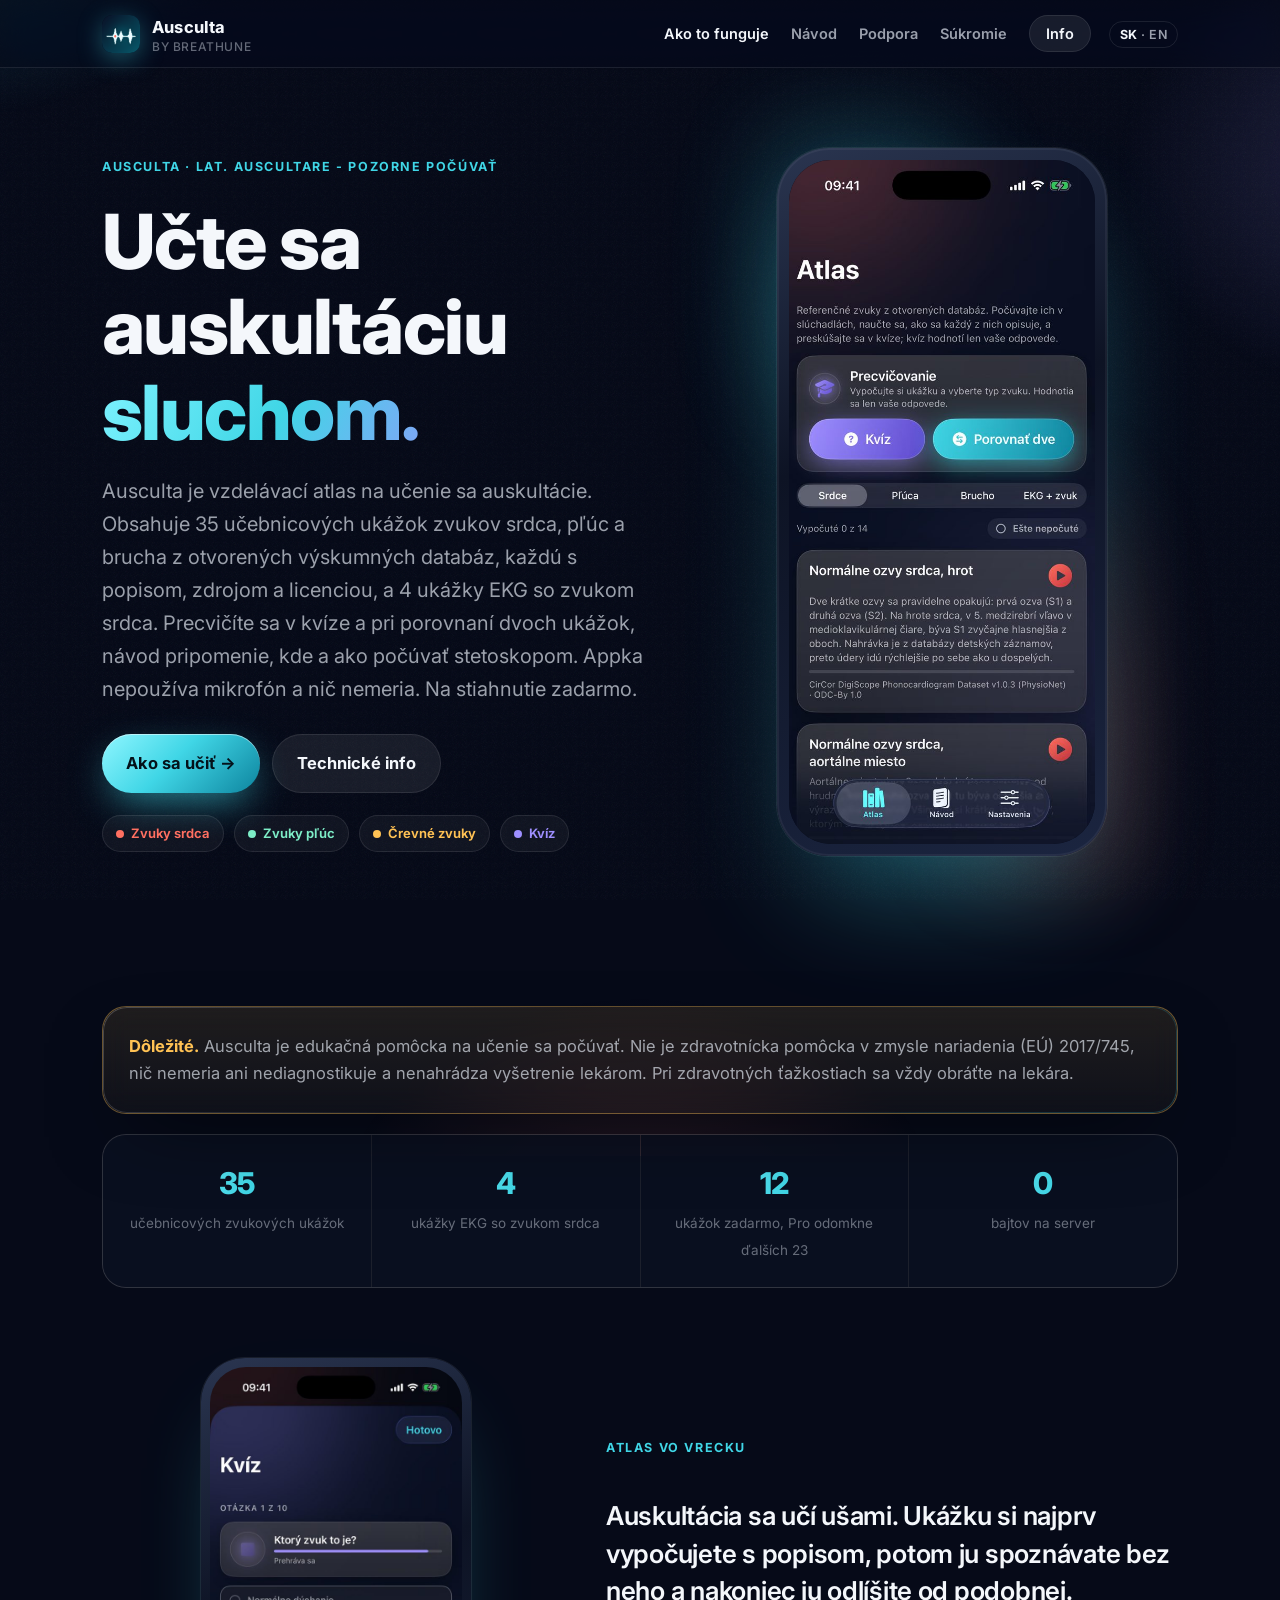
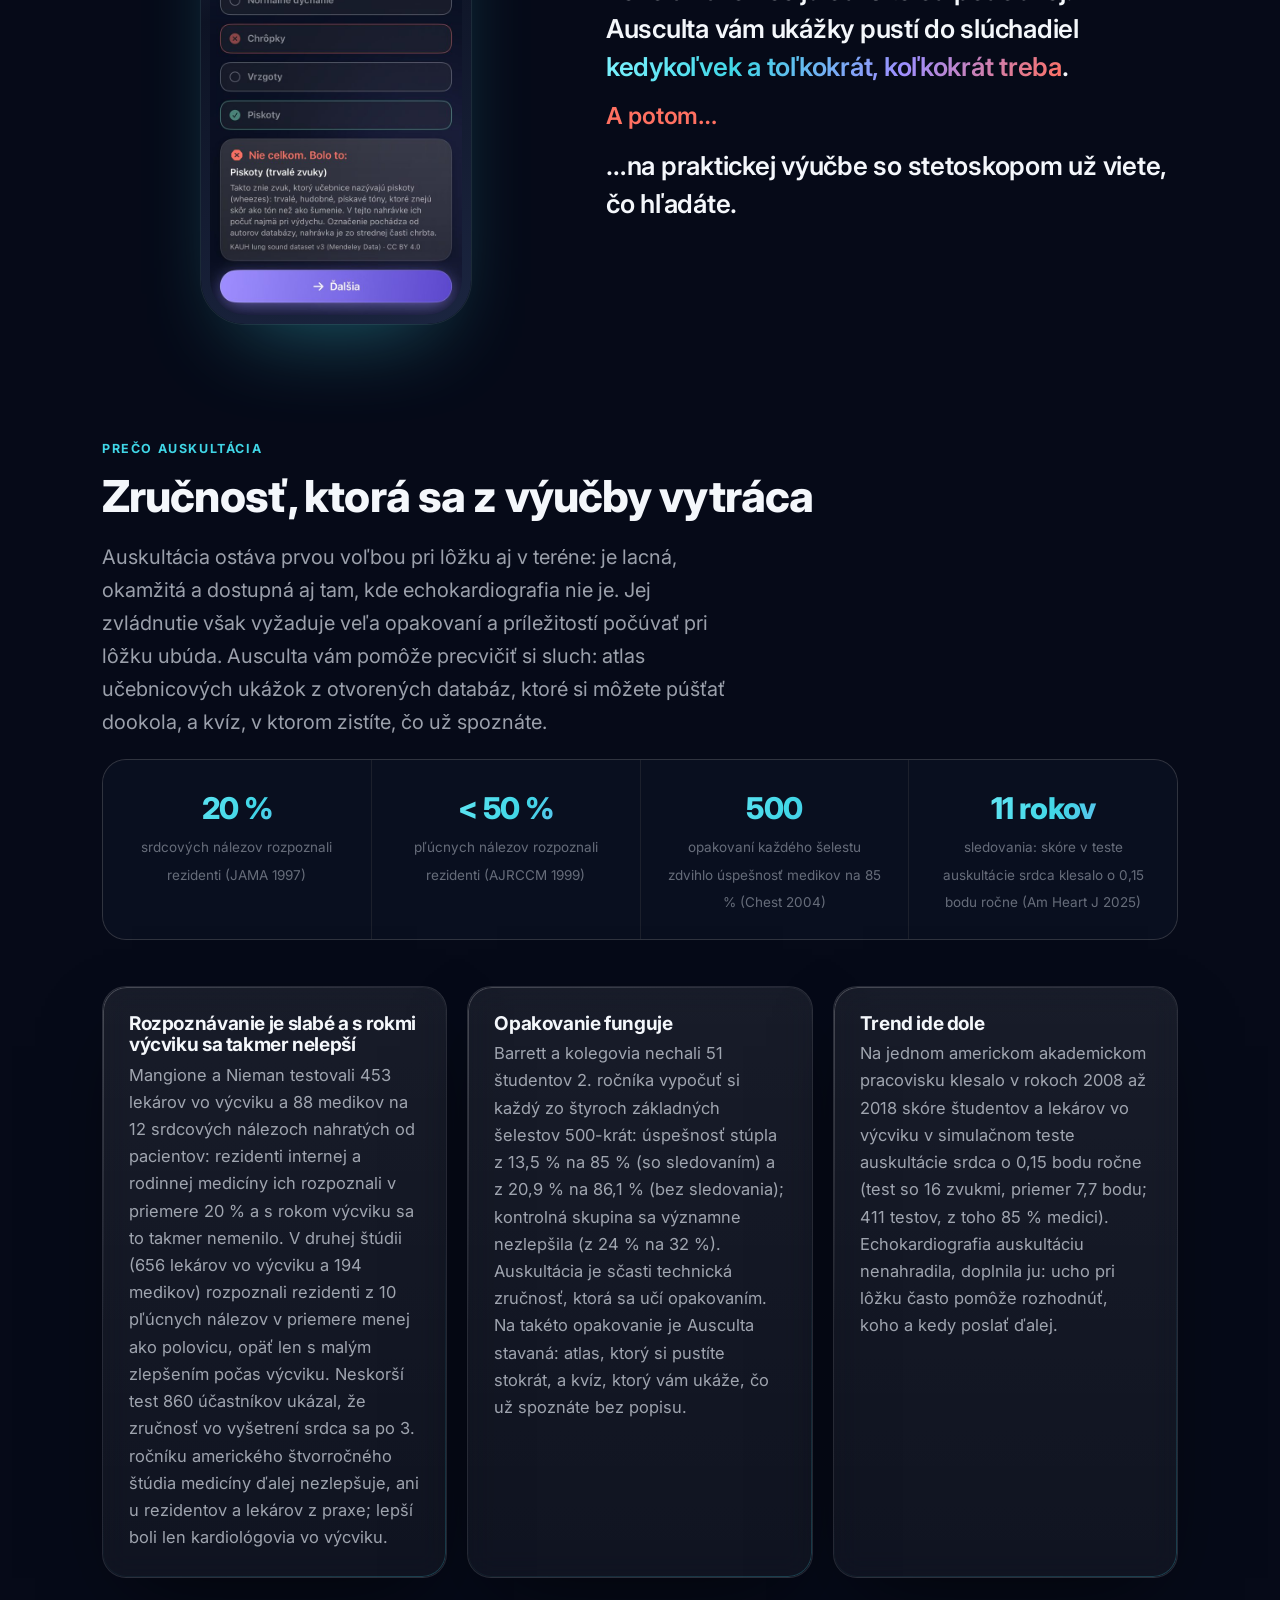
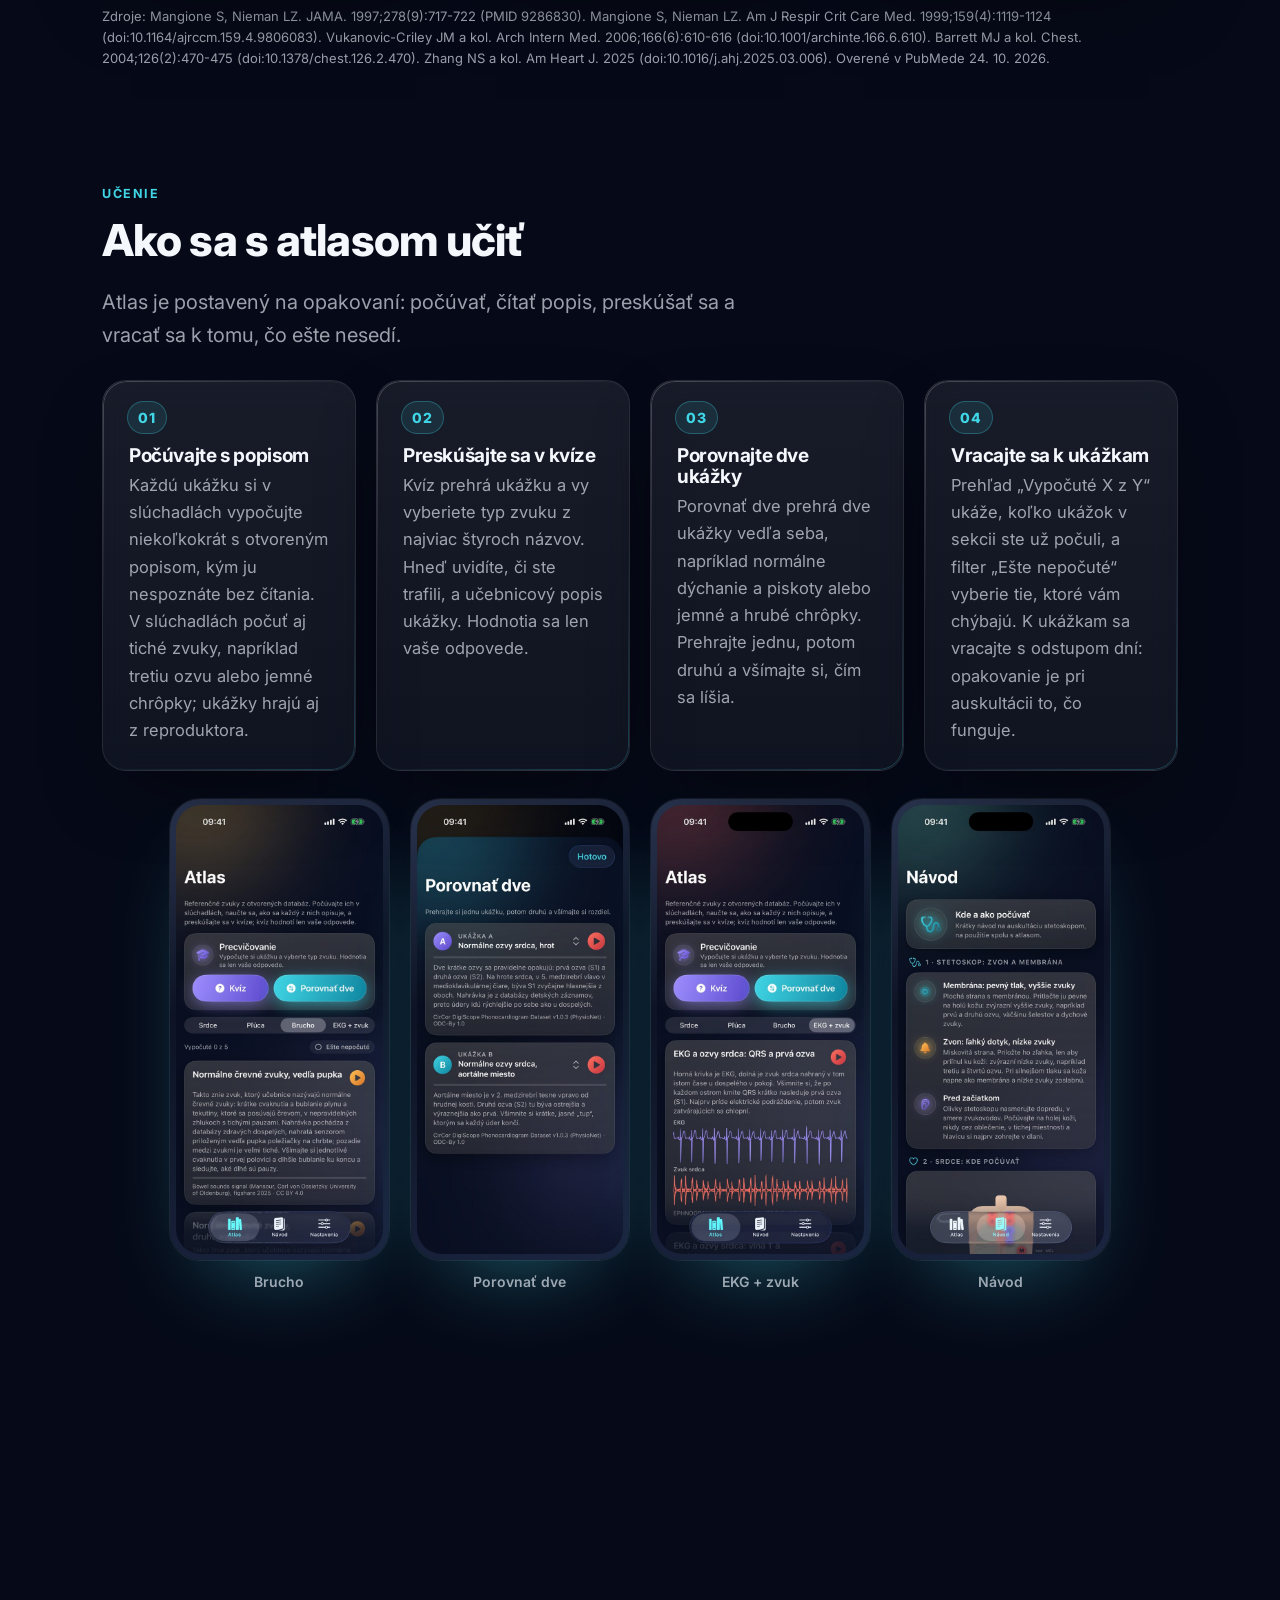
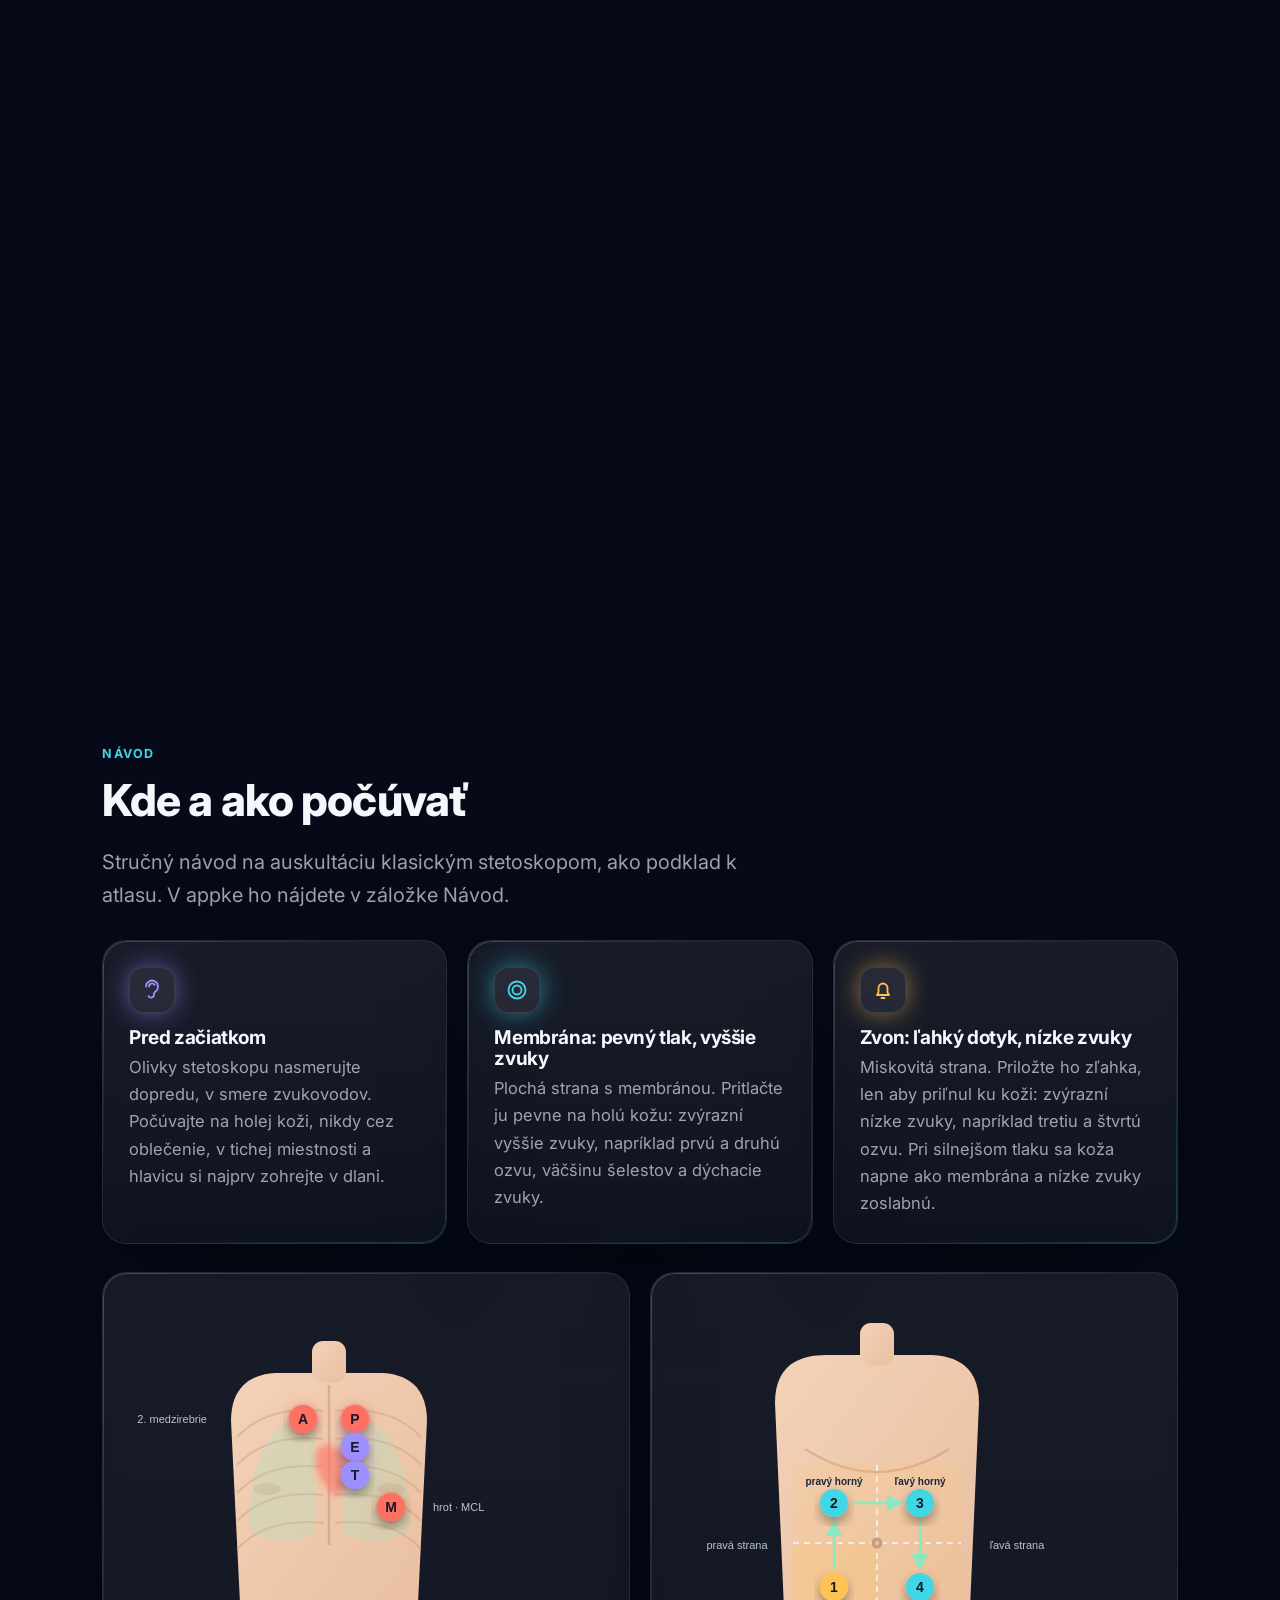
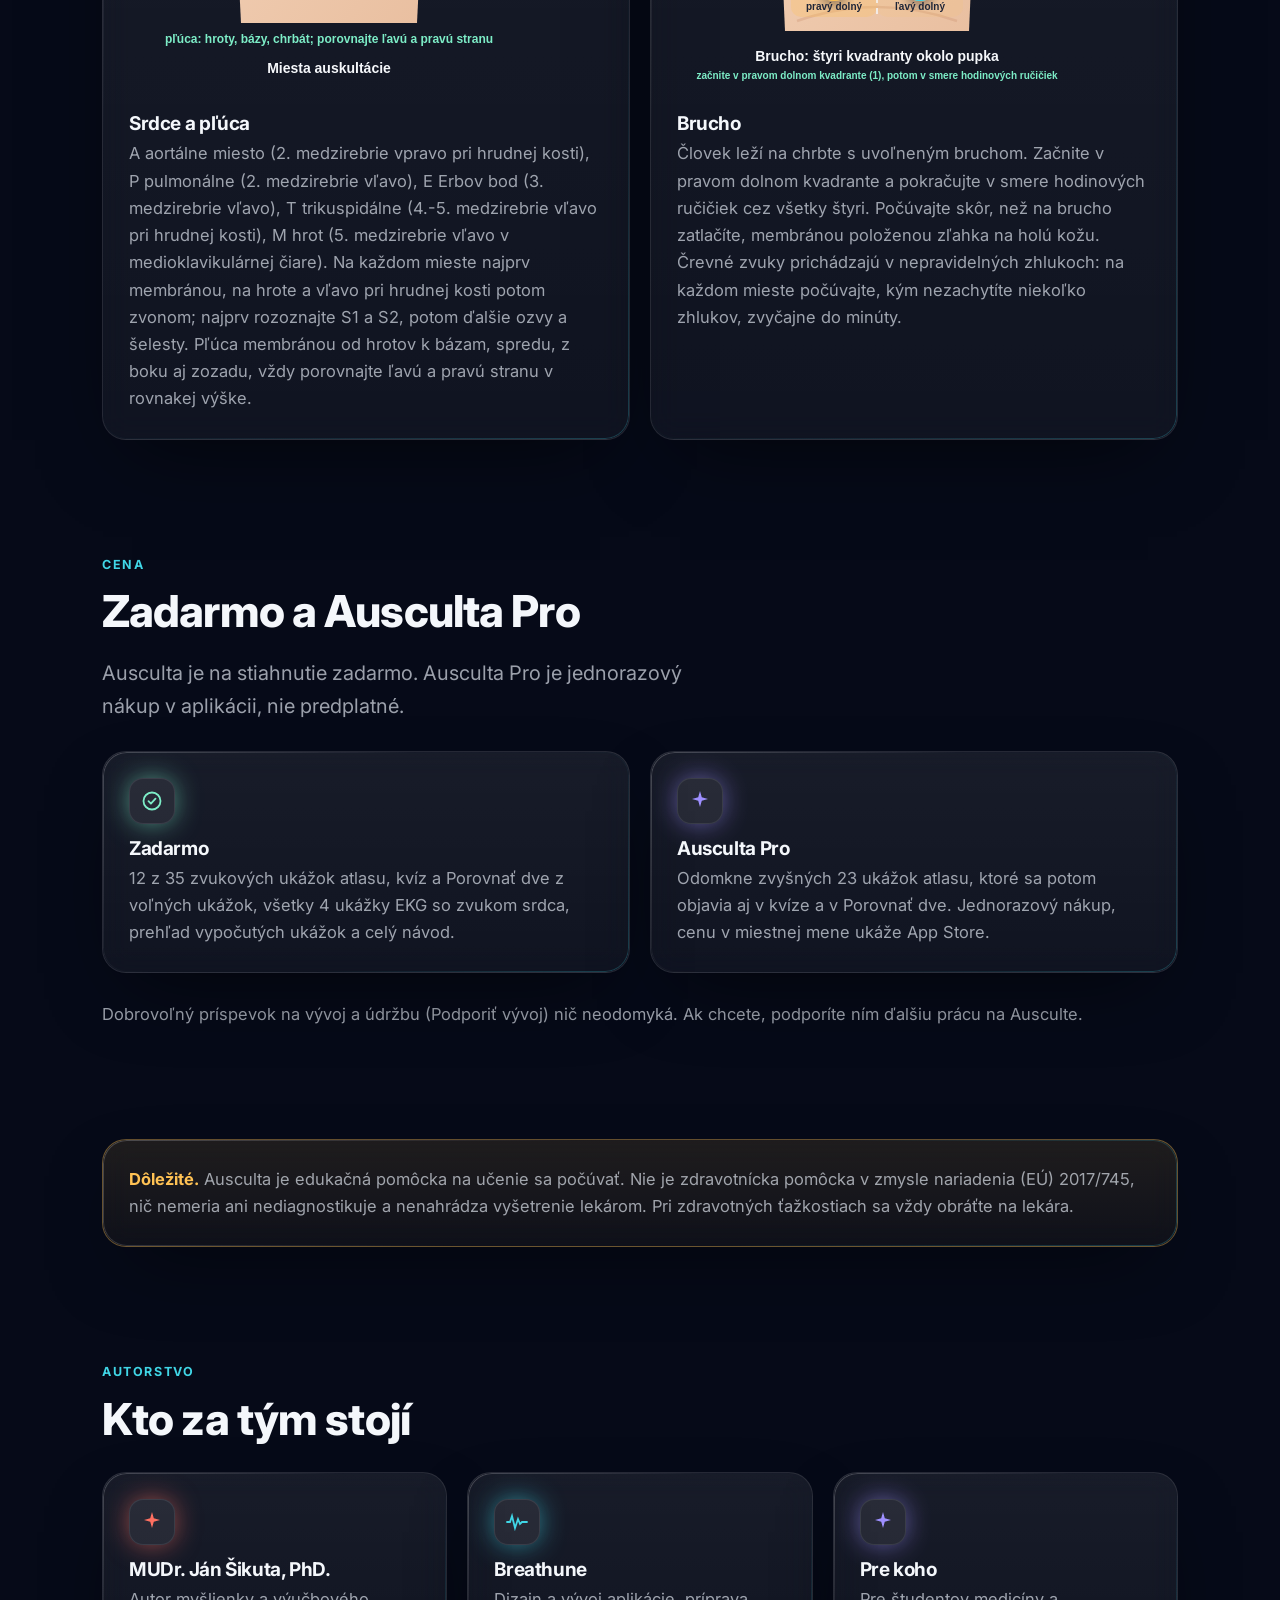
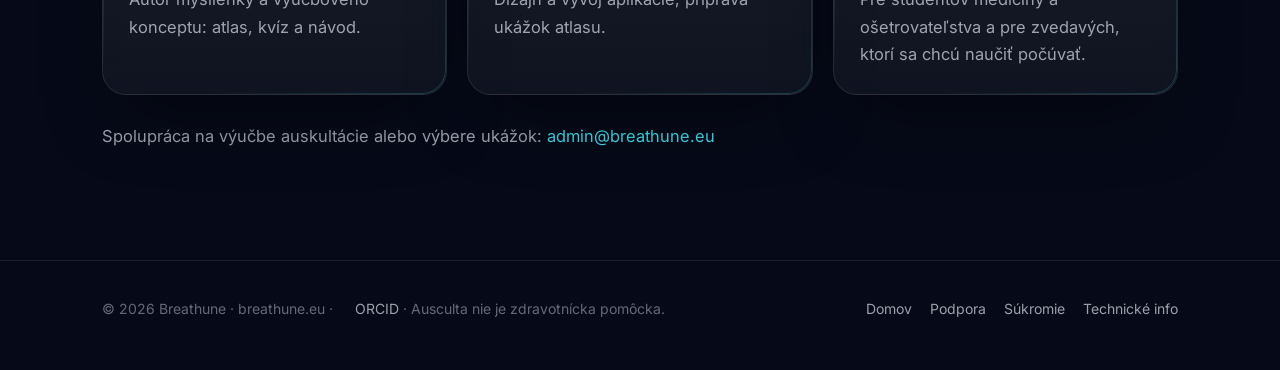
==== commit 1d3385a7: "ORCID autora (hlavička, pätička, JSON-LD) a Ako citovať (APA, Vancouver) na webe Ausculty 2.1" ====
--- a/index.html
+++ b/index.html
@@ -15,6 +15,56 @@
 <link href="https://fonts.googleapis.com/css2?family=Inter:wght@400;500;600;700;800&display=swap" rel="stylesheet">
 <link rel="stylesheet" href="assets/style.css">
 <link rel="alternate" hreflang="sk" href="index.html"><link rel="alternate" hreflang="en" href="en/index.html">
+<link rel="me" href="https://orcid.org/0000-0002-4690-0317">
+<script type="application/ld+json" id="ld-ausculta">
+{
+ "@context": "https://schema.org",
+ "@graph": [
+  {
+   "@type": "SoftwareApplication",
+   "@id": "https://dzanino.github.io/ausculta-web/#ausculta",
+   "name": "Ausculta - Auscultation Atlas",
+   "applicationCategory": "EducationalApplication",
+   "applicationSubCategory": "Medical education",
+   "operatingSystem": "iOS",
+   "softwareVersion": "2.1",
+   "url": "https://dzanino.github.io/ausculta-web/",
+   "downloadUrl": "https://apps.apple.com/app/id6819630118",
+   "inLanguage": [
+    "sk",
+    "en"
+   ],
+   "isAccessibleForFree": true,
+   "offers": {
+    "@type": "Offer",
+    "price": "0",
+    "priceCurrency": "EUR"
+   },
+   "description": "Educational atlas of heart, lung and bowel sounds from published open-licence databases, with practice and cases. Not a medical device; it does not measure or diagnose.",
+   "author": {
+    "@id": "https://dzanino.github.io/ausculta-web/#autor"
+   },
+   "publisher": {
+    "@id": "https://dzanino.github.io/ausculta-web/#autor"
+   }
+  },
+  {
+   "@type": "Person",
+   "@id": "https://dzanino.github.io/ausculta-web/#autor",
+   "name": "Ján Šikuta",
+   "honorificPrefix": "MUDr.",
+   "honorificSuffix": "PhD",
+   "jobTitle": "Forensic physician and app developer",
+   "email": "admin@breathune.eu",
+   "sameAs": [
+    "https://orcid.org/0000-0002-4690-0317",
+    "https://forensika.eu/",
+    "https://breathune.eu/"
+   ]
+  }
+ ]
+}
+</script>
 </head>
 <body>
 <header class="nav"><div class="wrap">
@@ -156,7 +206,7 @@
 
 </main>
 <footer><div class="wrap">
-<span>© 2026 Breathune · breathune.eu · Ausculta nie je zdravotnícka pomôcka.</span>
+<span>© 2026 Breathune · breathune.eu · <a href="https://orcid.org/0000-0002-4690-0317" rel="me noopener" target="_blank">ORCID</a> · Ausculta nie je zdravotnícka pomôcka.</span>
 <span><a href="index.html">Domov</a><a href="support.html">Podpora</a><a href="privacy.html">Súkromie</a><a href="methodology.html">Technické info</a></span>
 </div></footer>
 <script src="assets/site.js" defer></script>
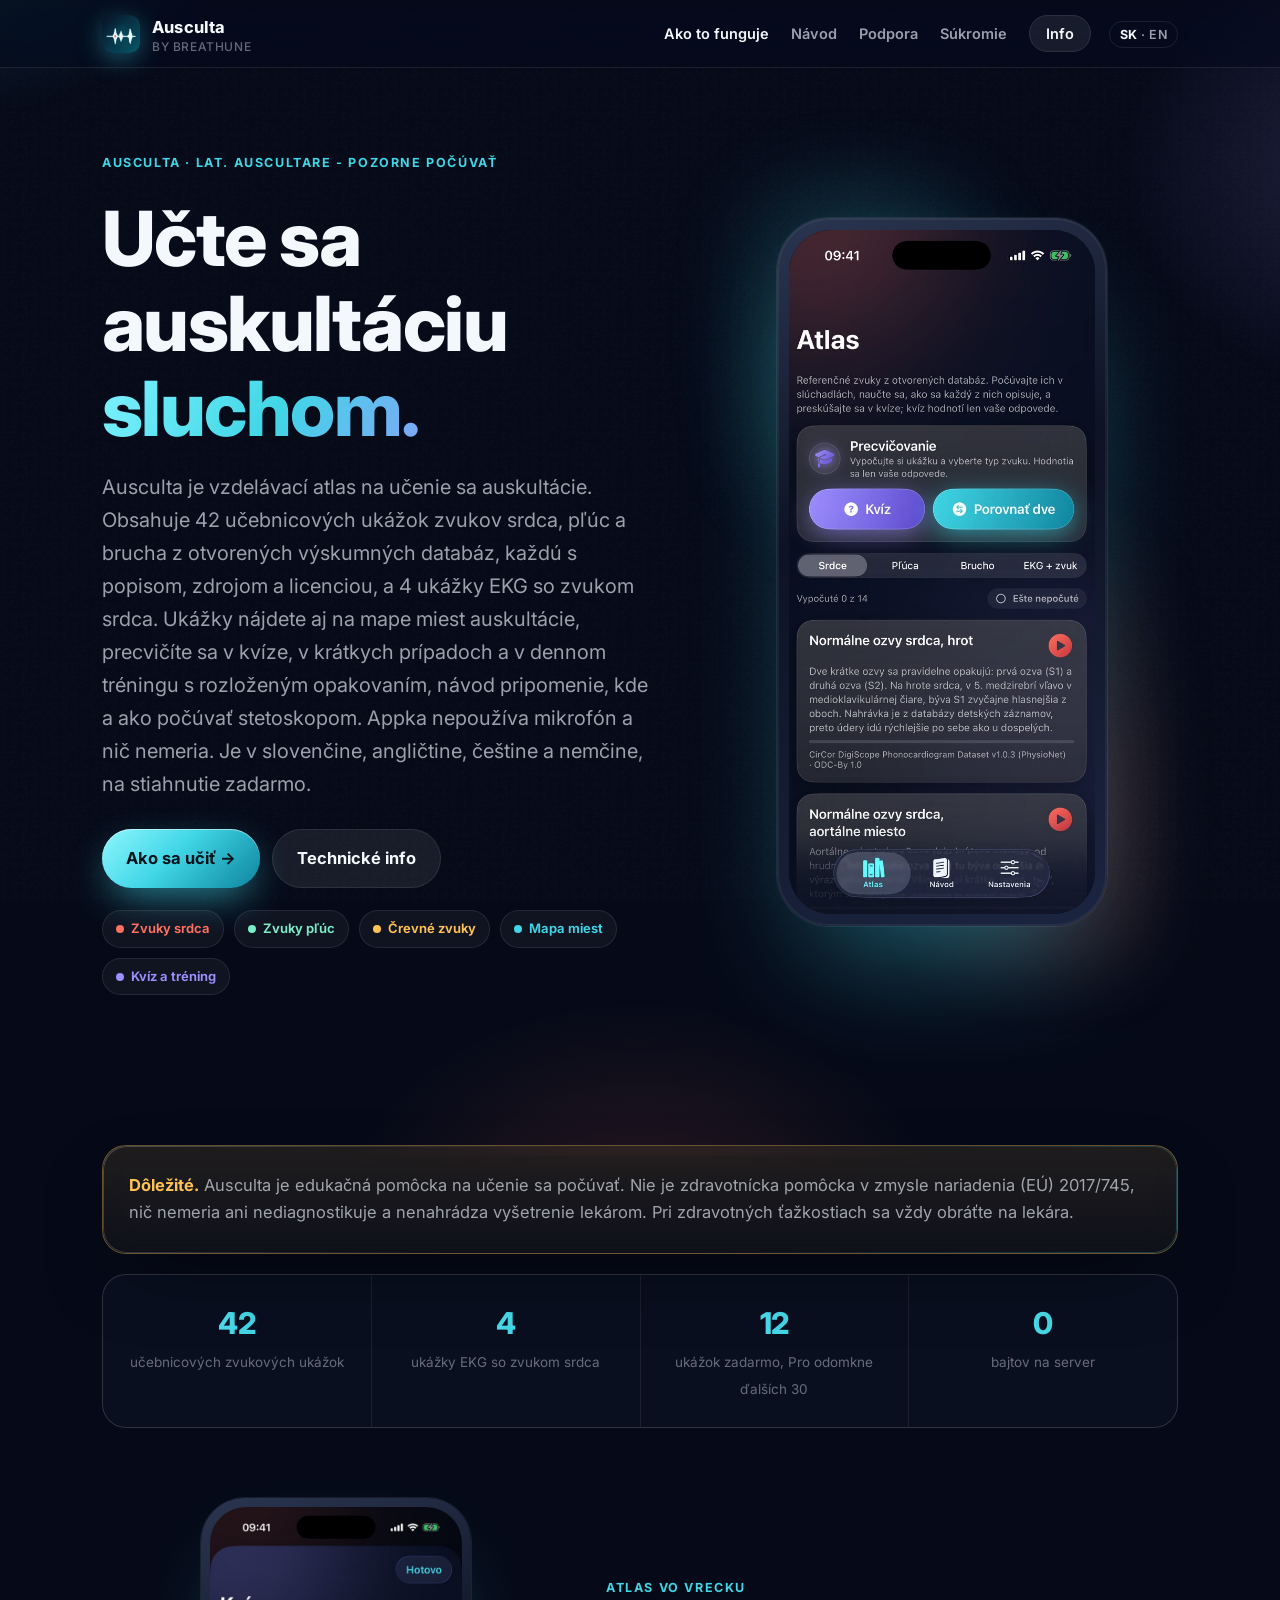
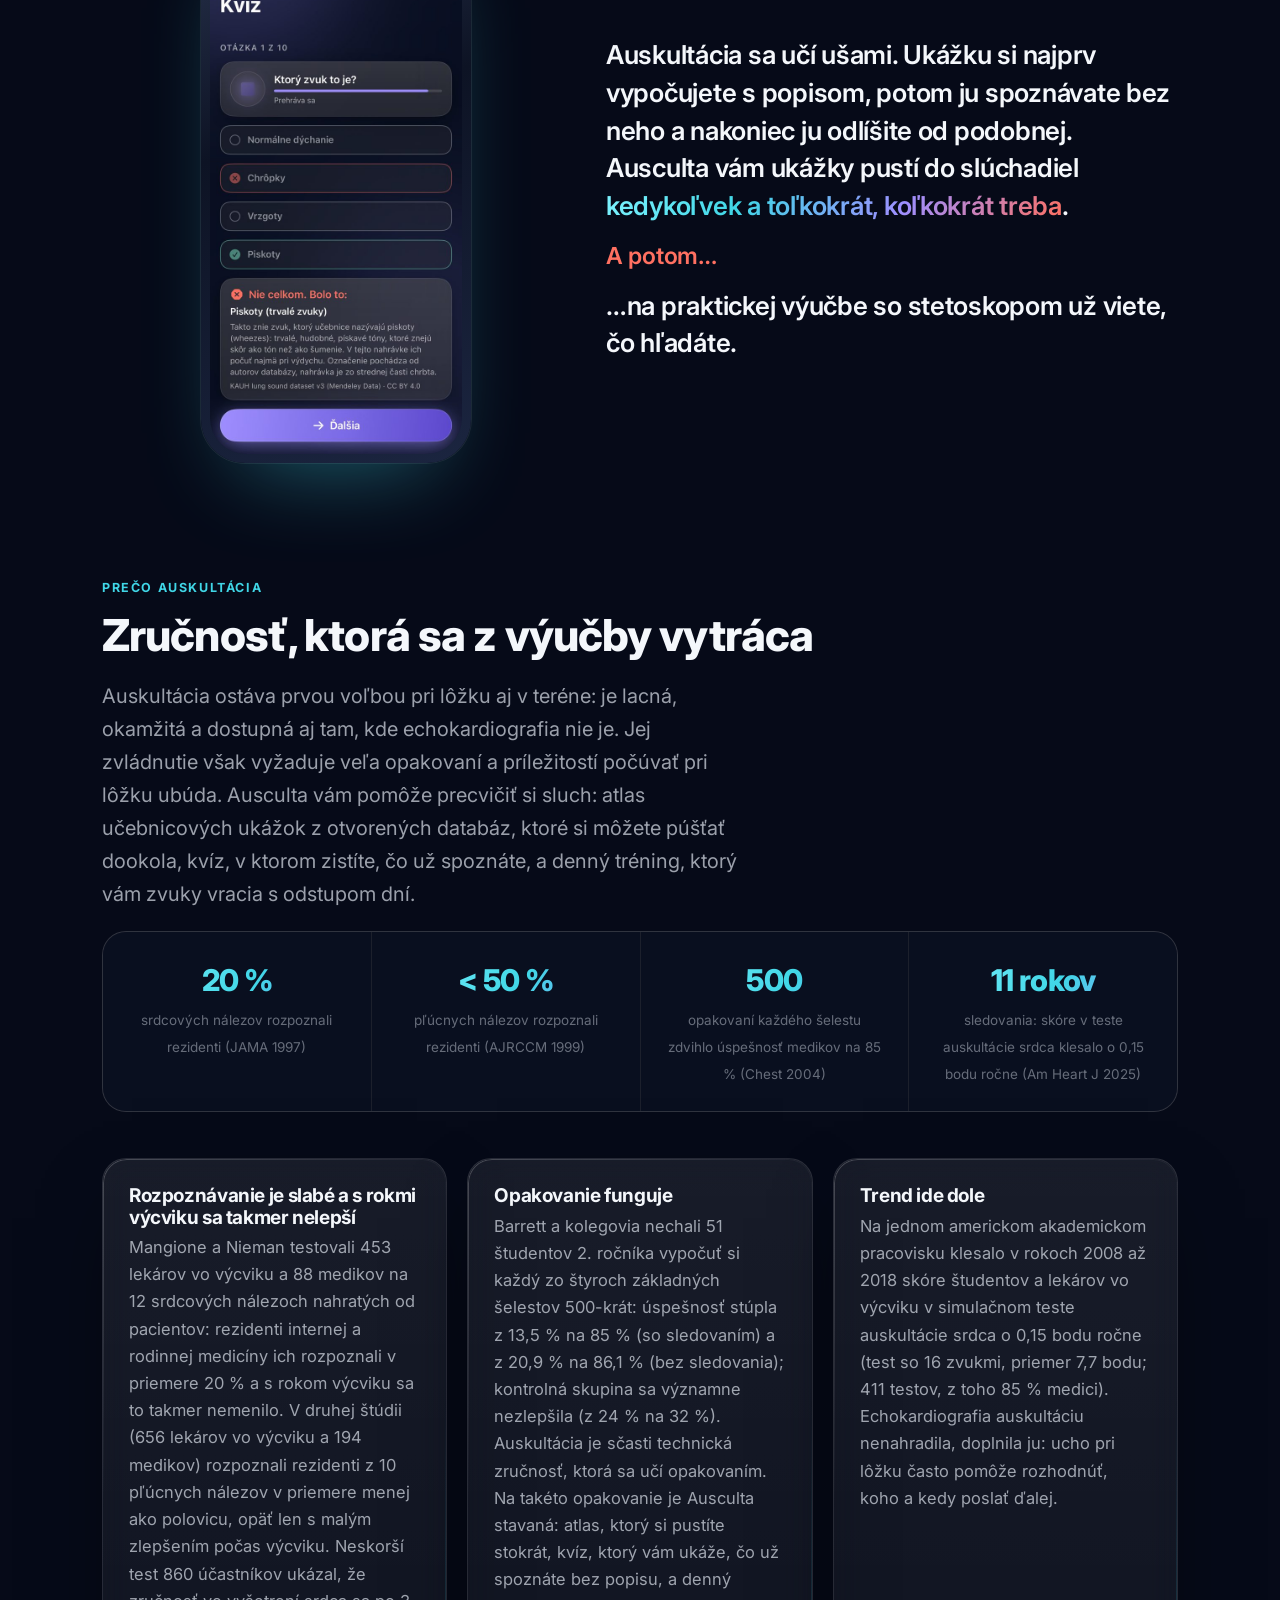
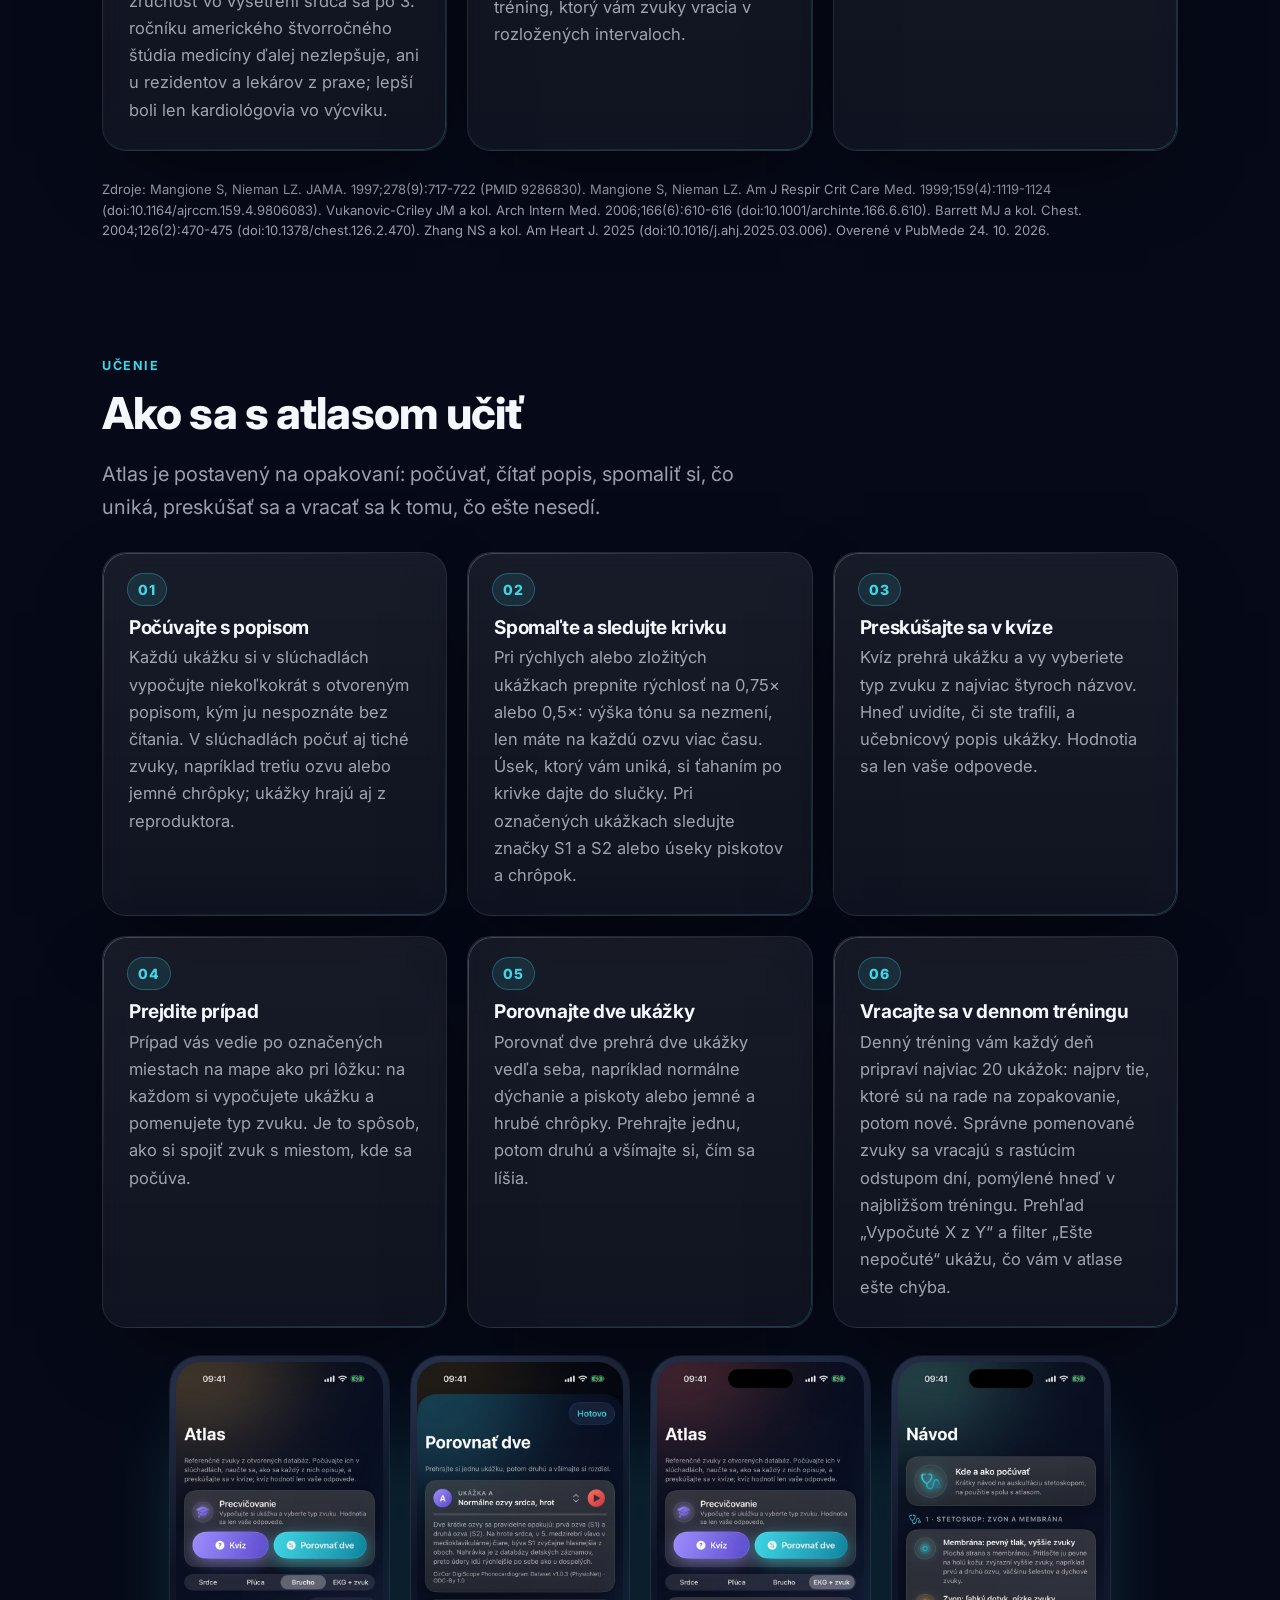
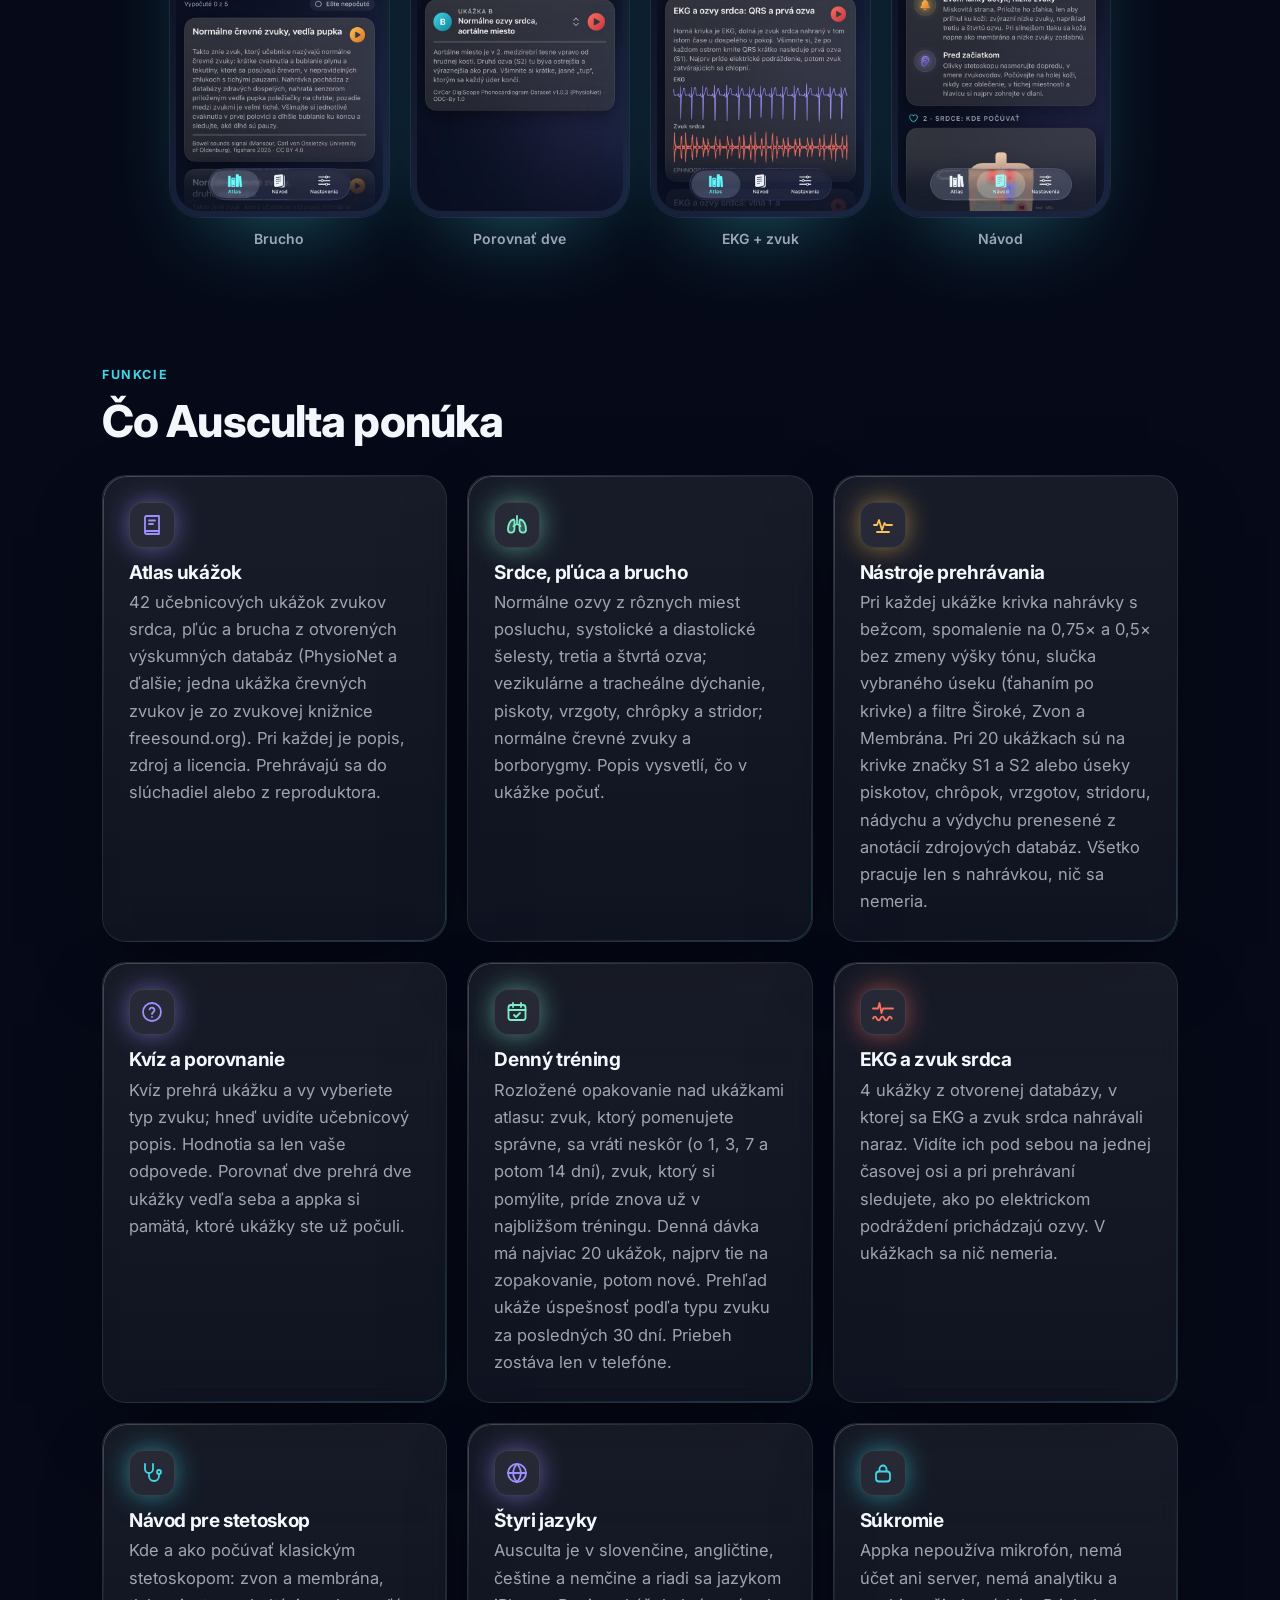
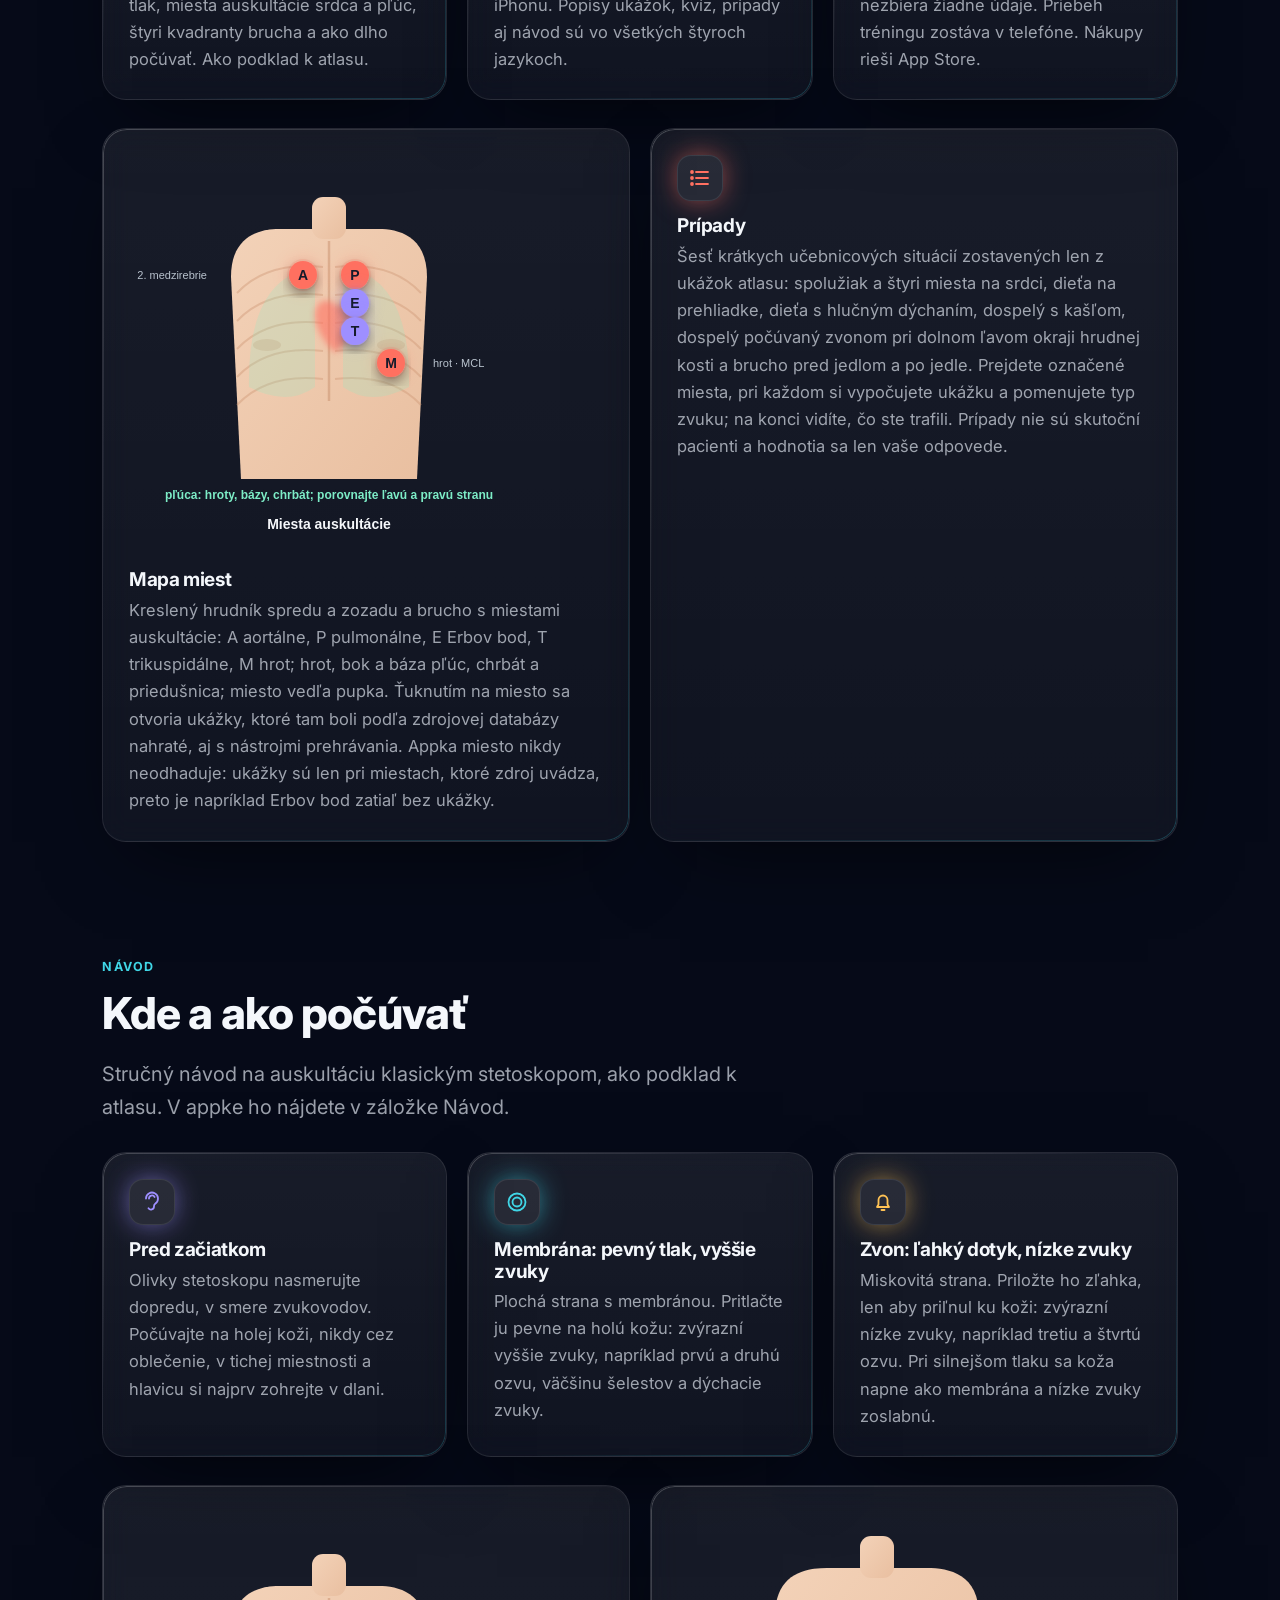
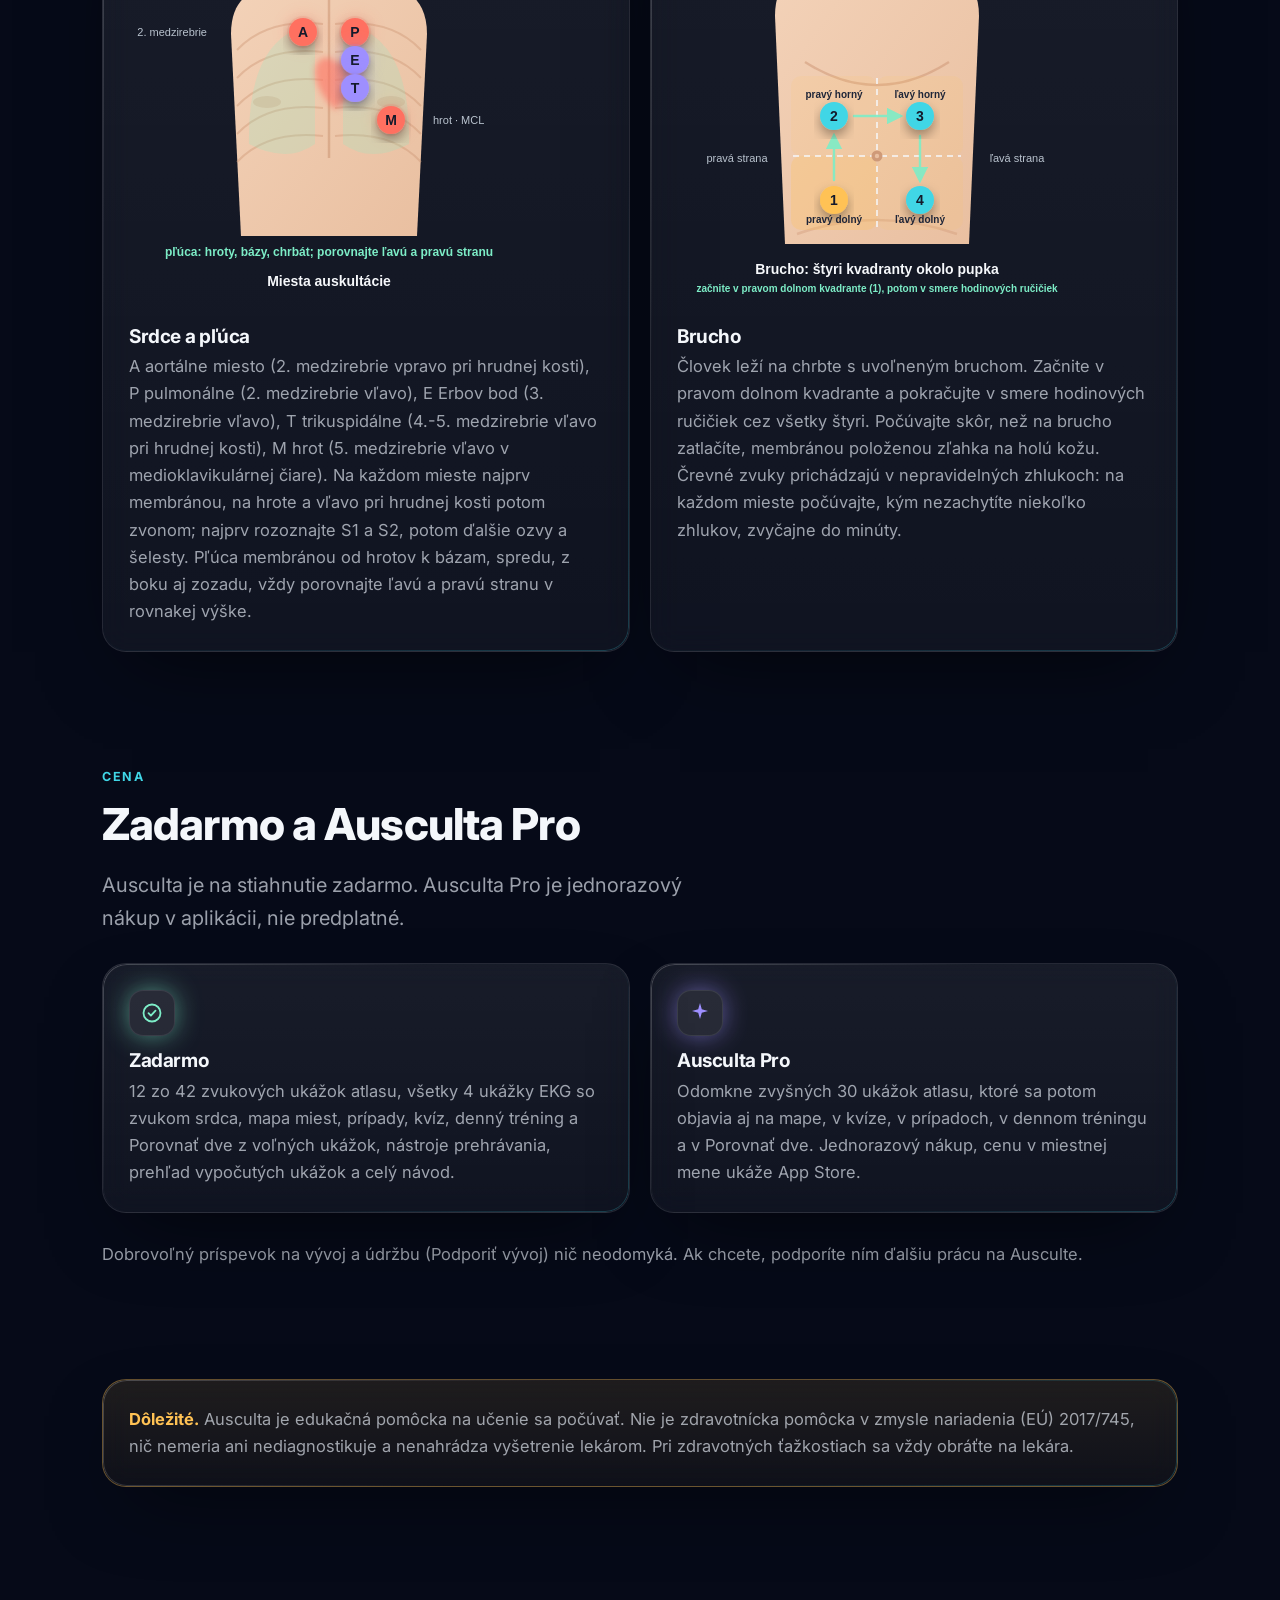
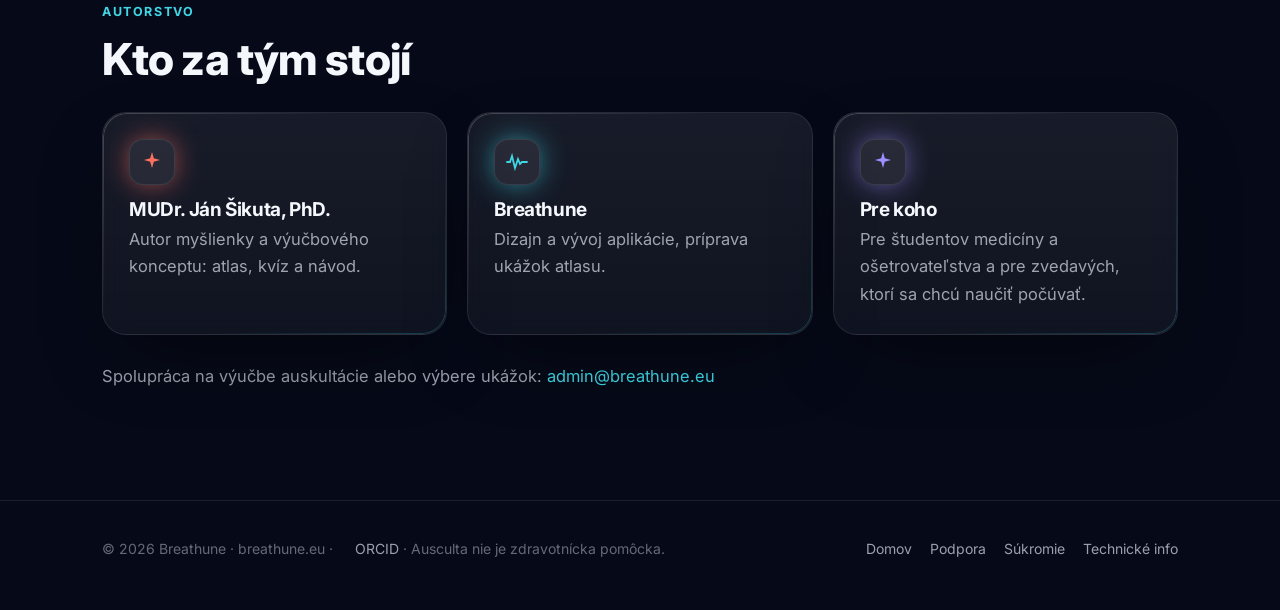
==== commit ad880017: "Web Ausculty 2.2: 42 ukážok, mapa miest, prípady, denný tréning, čeština a nemčina" ====
--- a/index.html
+++ b/index.html
@@ -4,17 +4,17 @@
 <meta charset="utf-8">
 <meta name="viewport" content="width=device-width,initial-scale=1,viewport-fit=cover">
 <title>Ausculta - atlas auskultácie | Breathune</title>
-<meta name="description" content="Ausculta je vzdelávací atlas auskultácie: učebnicové ukážky zvukov srdca, pľúc a brucha z otvorených databáz, ukážky EKG so zvukom srdca, kvíz, porovnanie dvoch ukážok a návod pre stetoskop. Nepoužíva mikrofón, nič nemeria. Nie je zdravotnícka pomôcka.">
+<meta name="description" content="Ausculta je vzdelávací atlas auskultácie: učebnicové ukážky zvukov srdca, pľúc a brucha z otvorených databáz, ukážky EKG so zvukom srdca, mapa miest auskultácie, prípady, kvíz, denný tréning s rozloženým opakovaním a návod pre stetoskop. Nepoužíva mikrofón, nič nemeria. Nie je zdravotnícka pomôcka.">
 <meta name="theme-color" content="#060a18">
 <meta property="og:title" content="Ausculta - atlas auskultácie | Breathune">
-<meta property="og:description" content="Ausculta je vzdelávací atlas auskultácie: učebnicové ukážky zvukov srdca, pľúc a brucha z otvorených databáz, ukážky EKG so zvukom srdca, kvíz, porovnanie dvoch ukážok a návod pre stetoskop. Nepoužíva mikrofón, nič nemeria. Nie je zdravotnícka pomôcka.">
+<meta property="og:description" content="Ausculta je vzdelávací atlas auskultácie: učebnicové ukážky zvukov srdca, pľúc a brucha z otvorených databáz, ukážky EKG so zvukom srdca, mapa miest auskultácie, prípady, kvíz, denný tréning s rozloženým opakovaním a návod pre stetoskop. Nepoužíva mikrofón, nič nemeria. Nie je zdravotnícka pomôcka.">
 <meta property="og:image" content="assets/icon.png">
 <link rel="icon" href="assets/icon.png">
 <link rel="apple-touch-icon" href="assets/icon.png">
 <link rel="preconnect" href="https://fonts.googleapis.com"><link rel="preconnect" href="https://fonts.gstatic.com" crossorigin>
 <link href="https://fonts.googleapis.com/css2?family=Inter:wght@400;500;600;700;800&display=swap" rel="stylesheet">
 <link rel="stylesheet" href="assets/style.css">
-<link rel="alternate" hreflang="sk" href="index.html"><link rel="alternate" hreflang="en" href="en/index.html">
+
 <link rel="me" href="https://orcid.org/0000-0002-4690-0317">
 <script type="application/ld+json" id="ld-ausculta">
 {
@@ -27,12 +27,14 @@
    "applicationCategory": "EducationalApplication",
    "applicationSubCategory": "Medical education",
    "operatingSystem": "iOS",
-   "softwareVersion": "2.1",
+   "softwareVersion": "2.2",
    "url": "https://dzanino.github.io/ausculta-web/",
    "downloadUrl": "https://apps.apple.com/app/id6819630118",
    "inLanguage": [
     "sk",
-    "en"
+    "en",
+    "cs",
+    "de"
    ],
    "isAccessibleForFree": true,
    "offers": {
@@ -65,6 +67,7 @@
  ]
 }
 </script>
+<link rel="alternate" hreflang="sk" href="index.html"><link rel="alternate" hreflang="en" href="en/index.html">
 </head>
 <body>
 <header class="nav"><div class="wrap">
@@ -78,7 +81,7 @@
   <div class="reveal">
     <span class="eyebrow">Ausculta · lat. auscultare - pozorne počúvať</span>
     <h1>Učte sa auskultáciu<br><span class="grad">sluchom.</span></h1>
-    <p class="lead">Ausculta je vzdelávací atlas na učenie sa auskultácie. Obsahuje 35 učebnicových ukážok zvukov srdca, pľúc a brucha z otvorených výskumných databáz, každú s popisom, zdrojom a licenciou, a 4 ukážky EKG so zvukom srdca. Precvičíte sa v kvíze a pri porovnaní dvoch ukážok, návod pripomenie, kde a ako počúvať stetoskopom. Appka nepoužíva mikrofón a nič nemeria. Na stiahnutie zadarmo.</p>
+    <p class="lead">Ausculta je vzdelávací atlas na učenie sa auskultácie. Obsahuje 42 učebnicových ukážok zvukov srdca, pľúc a brucha z otvorených výskumných databáz, každú s popisom, zdrojom a licenciou, a 4 ukážky EKG so zvukom srdca. Ukážky nájdete aj na mape miest auskultácie, precvičíte sa v kvíze, v krátkych prípadoch a v dennom tréningu s rozloženým opakovaním, návod pripomenie, kde a ako počúvať stetoskopom. Appka nepoužíva mikrofón a nič nemeria. Je v slovenčine, angličtine, češtine a nemčine, na stiahnutie zadarmo.</p>
     <div class="actions">
       <a class="btn" href="#ako">Ako sa učiť →</a>
       <a class="btn ghost" href="methodology.html">Technické info</a>
@@ -87,7 +90,8 @@
       <span class="pill coral"><i style="background:var(--coral)"></i>Zvuky srdca</span>
       <span class="pill mint"><i style="background:var(--mint)"></i>Zvuky pľúc</span>
       <span class="pill" style="color:var(--amber)"><i style="background:var(--amber)"></i>Črevné zvuky</span>
-      <span class="pill violet"><i style="background:var(--violet)"></i>Kvíz</span>
+      <span class="pill teal"><i style="background:var(--teal)"></i>Mapa miest</span>
+      <span class="pill violet"><i style="background:var(--violet)"></i>Kvíz a tréning</span>
     </div>
   </div>
 
@@ -100,9 +104,9 @@
 <div class="card notice reveal" style="margin-top:20px"><b>Dôležité.</b> <span class="muted">Ausculta je edukačná pomôcka na učenie sa počúvať. Nie je zdravotnícka pomôcka v zmysle nariadenia (EÚ) 2017/745, nič nemeria ani nediagnostikuje a nenahrádza vyšetrenie lekárom. Pri zdravotných ťažkostiach sa vždy obráťte na lekára.</span></div>
 
 <div class="band reveal" style="margin-top:20px">
-  <div><b class="grad">35</b><span>učebnicových zvukových ukážok</span></div>
+  <div><b class="grad">42</b><span>učebnicových zvukových ukážok</span></div>
   <div><b class="grad">4</b><span>ukážky EKG so zvukom srdca</span></div>
-  <div><b class="grad">12</b><span>ukážok zadarmo, Pro odomkne ďalších 23</span></div>
+  <div><b class="grad">12</b><span>ukážok zadarmo, Pro odomkne ďalších 30</span></div>
   <div><b class="grad">0</b><span>bajtov na server</span></div>
 </div>
 
@@ -119,7 +123,7 @@
 <section id="preco" class="reveal">
   <span class="eyebrow">Prečo auskultácia</span>
   <h2>Zručnosť, ktorá sa z výučby vytráca</h2>
-  <p class="lead">Auskultácia ostáva prvou voľbou pri lôžku aj v teréne: je lacná, okamžitá a dostupná aj tam, kde echokardiografia nie je. Jej zvládnutie však vyžaduje veľa opakovaní a príležitostí počúvať pri lôžku ubúda. Ausculta vám pomôže precvičiť si sluch: atlas učebnicových ukážok z otvorených databáz, ktoré si môžete púšťať dookola, a kvíz, v ktorom zistíte, čo už spoznáte.</p>
+  <p class="lead">Auskultácia ostáva prvou voľbou pri lôžku aj v teréne: je lacná, okamžitá a dostupná aj tam, kde echokardiografia nie je. Jej zvládnutie však vyžaduje veľa opakovaní a príležitostí počúvať pri lôžku ubúda. Ausculta vám pomôže precvičiť si sluch: atlas učebnicových ukážok z otvorených databáz, ktoré si môžete púšťať dookola, kvíz, v ktorom zistíte, čo už spoznáte, a denný tréning, ktorý vám zvuky vracia s odstupom dní.</p>
   <div class="band" style="margin-top:20px">
     <div><b class="grad">20 %</b><span>srdcových nálezov rozpoznali rezidenti (JAMA 1997)</span></div>
     <div><b class="grad">&lt; 50 %</b><span>pľúcnych nálezov rozpoznali rezidenti (AJRCCM 1999)</span></div>
@@ -128,7 +132,7 @@
   </div>
   <div class="grid">
     <div class="card"><h3>Rozpoznávanie je slabé a s rokmi výcviku sa takmer nelepší</h3><p>Mangione a Nieman testovali 453 lekárov vo výcviku a 88 medikov na 12 srdcových nálezoch nahratých od pacientov: rezidenti internej a rodinnej medicíny ich rozpoznali v priemere 20 % a s rokom výcviku sa to takmer nemenilo. V druhej štúdii (656 lekárov vo výcviku a 194 medikov) rozpoznali rezidenti z 10 pľúcnych nálezov v priemere menej ako polovicu, opäť len s malým zlepšením počas výcviku. Neskorší test 860 účastníkov ukázal, že zručnosť vo vyšetrení srdca sa po 3. ročníku amerického štvorročného štúdia medicíny ďalej nezlepšuje, ani u rezidentov a lekárov z praxe; lepší boli len kardiológovia vo výcviku.</p></div>
-    <div class="card"><h3>Opakovanie funguje</h3><p>Barrett a kolegovia nechali 51 študentov 2. ročníka vypočuť si každý zo štyroch základných šelestov 500-krát: úspešnosť stúpla z 13,5 % na 85 % (so sledovaním) a z 20,9 % na 86,1 % (bez sledovania); kontrolná skupina sa významne nezlepšila (z 24 % na 32 %). Auskultácia je sčasti technická zručnosť, ktorá sa učí opakovaním. Na takéto opakovanie je Ausculta stavaná: atlas, ktorý si pustíte stokrát, a kvíz, ktorý vám ukáže, čo už spoznáte bez popisu.</p></div>
+    <div class="card"><h3>Opakovanie funguje</h3><p>Barrett a kolegovia nechali 51 študentov 2. ročníka vypočuť si každý zo štyroch základných šelestov 500-krát: úspešnosť stúpla z 13,5 % na 85 % (so sledovaním) a z 20,9 % na 86,1 % (bez sledovania); kontrolná skupina sa významne nezlepšila (z 24 % na 32 %). Auskultácia je sčasti technická zručnosť, ktorá sa učí opakovaním. Na takéto opakovanie je Ausculta stavaná: atlas, ktorý si pustíte stokrát, kvíz, ktorý vám ukáže, čo už spoznáte bez popisu, a denný tréning, ktorý vám zvuky vracia v rozložených intervaloch.</p></div>
     <div class="card"><h3>Trend ide dole</h3><p>Na jednom americkom akademickom pracovisku klesalo v rokoch 2008 až 2018 skóre študentov a lekárov vo výcviku v simulačnom teste auskultácie srdca o 0,15 bodu ročne (test so 16 zvukmi, priemer 7,7 bodu; 411 testov, z toho 85 % medici). Echokardiografia auskultáciu nenahradila, doplnila ju: ucho pri lôžku často pomôže rozhodnúť, koho a kedy poslať ďalej.</p></div>
   </div>
   <p class="muted" style="font-size:13px;line-height:1.6">Zdroje: Mangione S, Nieman LZ. JAMA. 1997;278(9):717-722 (PMID 9286830). Mangione S, Nieman LZ. Am J Respir Crit Care Med. 1999;159(4):1119-1124 (doi:10.1164/ajrccm.159.4.9806083). Vukanovic-Criley JM a kol. Arch Intern Med. 2006;166(6):610-616 (doi:10.1001/archinte.166.6.610). Barrett MJ a kol. Chest. 2004;126(2):470-475 (doi:10.1378/chest.126.2.470). Zhang NS a kol. Am Heart J. 2025 (doi:10.1016/j.ahj.2025.03.006). Overené v PubMede 24. 10. 2026.</p>
@@ -137,12 +141,14 @@
 <section id="ako" class="reveal">
   <span class="eyebrow">Učenie</span>
   <h2>Ako sa s atlasom učiť</h2>
-  <p class="lead">Atlas je postavený na opakovaní: počúvať, čítať popis, preskúšať sa a vracať sa k tomu, čo ešte nesedí.</p>
-  <div class="grid steps four">
+  <p class="lead">Atlas je postavený na opakovaní: počúvať, čítať popis, spomaliť si, čo uniká, preskúšať sa a vracať sa k tomu, čo ešte nesedí.</p>
+  <div class="grid steps">
     <div class="card lift"><h3>Počúvajte s popisom</h3><p>Každú ukážku si v slúchadlách vypočujte niekoľkokrát s otvoreným popisom, kým ju nespoznáte bez čítania. V slúchadlách počuť aj tiché zvuky, napríklad tretiu ozvu alebo jemné chrôpky; ukážky hrajú aj z reproduktora.</p></div>
+    <div class="card lift"><h3>Spomaľte a sledujte krivku</h3><p>Pri rýchlych alebo zložitých ukážkach prepnite rýchlosť na 0,75× alebo 0,5×: výška tónu sa nezmení, len máte na každú ozvu viac času. Úsek, ktorý vám uniká, si ťahaním po krivke dajte do slučky. Pri označených ukážkach sledujte značky S1 a S2 alebo úseky piskotov a chrôpok.</p></div>
     <div class="card lift"><h3>Preskúšajte sa v kvíze</h3><p>Kvíz prehrá ukážku a vy vyberiete typ zvuku z najviac štyroch názvov. Hneď uvidíte, či ste trafili, a učebnicový popis ukážky. Hodnotia sa len vaše odpovede.</p></div>
+    <div class="card lift"><h3>Prejdite prípad</h3><p>Prípad vás vedie po označených miestach na mape ako pri lôžku: na každom si vypočujete ukážku a pomenujete typ zvuku. Je to spôsob, ako si spojiť zvuk s miestom, kde sa počúva.</p></div>
     <div class="card lift"><h3>Porovnajte dve ukážky</h3><p>Porovnať dve prehrá dve ukážky vedľa seba, napríklad normálne dýchanie a piskoty alebo jemné a hrubé chrôpky. Prehrajte jednu, potom druhú a všímajte si, čím sa líšia.</p></div>
-    <div class="card lift"><h3>Vracajte sa k ukážkam</h3><p>Prehľad „Vypočuté X z Y“ ukáže, koľko ukážok v sekcii ste už počuli, a filter „Ešte nepočuté“ vyberie tie, ktoré vám chýbajú. K ukážkam sa vracajte s odstupom dní: opakovanie je pri auskultácii to, čo funguje.</p></div>
+    <div class="card lift"><h3>Vracajte sa v dennom tréningu</h3><p>Denný tréning vám každý deň pripraví najviac 20 ukážok: najprv tie, ktoré sú na rade na zopakovanie, potom nové. Správne pomenované zvuky sa vracajú s rastúcim odstupom dní, pomýlené hneď v najbližšom tréningu. Prehľad „Vypočuté X z Y“ a filter „Ešte nepočuté“ ukážu, čo vám v atlase ešte chýba.</p></div>
   </div>
   <div class="shots">
     <figure><div class="device"><img src="assets/img/screen-abdomen.jpg" alt="Sekcia Brucho v atlase: normálne črevné zvuky s popisom a zdrojom" loading="lazy"></div><figcaption>Brucho</figcaption></figure>
@@ -156,12 +162,19 @@
   <span class="eyebrow">Funkcie</span>
   <h2>Čo Ausculta ponúka</h2>
   <div class="grid">
-    <div class="card lift"><div class="chip violet"><svg viewBox="0 0 24 24" fill="none" stroke="currentColor" stroke-width="1.8" stroke-linecap="round" stroke-linejoin="round"><path d="M5 4.5A1.5 1.5 0 0 1 6.5 3H19v15H6.5A1.5 1.5 0 0 0 5 19.5z"/><path d="M5 19.5A1.5 1.5 0 0 0 6.5 21H19v-3"/><path d="M9 7.5h6M9 11h4"/></svg></div><h3>Atlas ukážok</h3><p>35 učebnicových ukážok zvukov srdca, pľúc a brucha z otvorených výskumných databáz (PhysioNet a ďalšie; jedna ukážka črevných zvukov je zo zvukovej knižnice freesound.org). Pri každej je popis, zdroj a licencia. Prehrávajú sa do slúchadiel alebo z reproduktora.</p></div>
+    <div class="card lift"><div class="chip violet"><svg viewBox="0 0 24 24" fill="none" stroke="currentColor" stroke-width="1.8" stroke-linecap="round" stroke-linejoin="round"><path d="M5 4.5A1.5 1.5 0 0 1 6.5 3H19v15H6.5A1.5 1.5 0 0 0 5 19.5z"/><path d="M5 19.5A1.5 1.5 0 0 0 6.5 21H19v-3"/><path d="M9 7.5h6M9 11h4"/></svg></div><h3>Atlas ukážok</h3><p>42 učebnicových ukážok zvukov srdca, pľúc a brucha z otvorených výskumných databáz (PhysioNet a ďalšie; jedna ukážka črevných zvukov je zo zvukovej knižnice freesound.org). Pri každej je popis, zdroj a licencia. Prehrávajú sa do slúchadiel alebo z reproduktora.</p></div>
     <div class="card lift"><div class="chip mint"><svg viewBox="0 0 24 24" fill="none" stroke="currentColor" stroke-width="1.8" stroke-linecap="round"><path d="M12 3v8m0 0c-1.5 0-2.5 1-3.5 2.2M12 11c1.5 0 2.5 1 3.5 2.2"/><path d="M8.5 6.5C5 7 3 12 3 16.5c0 2 1.2 3.2 3 3.2 2.6 0 3.5-2 3.5-4.5V9c0-1.5-.4-2.6-1-2.5zM15.5 6.5C19 7 21 12 21 16.5c0 2-1.2 3.2-3 3.2-2.6 0-3.5-2-3.5-4.5V9c0-1.5.4-2.6 1-2.5z" fill="currentColor" fill-opacity=".25"/></svg></div><h3>Srdce, pľúca a brucho</h3><p>Normálne ozvy z rôznych miest posluchu, systolické a diastolické šelesty, tretia a štvrtá ozva; vezikulárne a tracheálne dýchanie, piskoty, vrzgoty, chrôpky a stridor; normálne črevné zvuky a borborygmy. Popis vysvetlí, čo v ukážke počuť.</p></div>
+    <div class="card lift"><div class="chip amber"><svg viewBox="0 0 24 24" fill="none" stroke="currentColor" stroke-width="1.8" stroke-linecap="round" stroke-linejoin="round"><path d="M3 12h3l2-5 3 10 2.5-7 1.5 2H21"/><path d="M6 19h12"/></svg></div><h3>Nástroje prehrávania</h3><p>Pri každej ukážke krivka nahrávky s bežcom, spomalenie na 0,75× a 0,5× bez zmeny výšky tónu, slučka vybraného úseku (ťahaním po krivke) a filtre Široké, Zvon a Membrána. Pri 20 ukážkach sú na krivke značky S1 a S2 alebo úseky piskotov, chrôpok, vrzgotov, stridoru, nádychu a výdychu prenesené z anotácií zdrojových databáz. Všetko pracuje len s nahrávkou, nič sa nemeria.</p></div>
     <div class="card lift"><div class="chip violet"><svg viewBox="0 0 24 24" fill="none" stroke="currentColor" stroke-width="1.8" stroke-linecap="round" stroke-linejoin="round"><circle cx="12" cy="12" r="9"/><path d="M9.5 9.3a2.6 2.6 0 0 1 5 1c0 1.7-2.5 2.2-2.5 3.7"/><path d="M12 17h.01"/></svg></div><h3>Kvíz a porovnanie</h3><p>Kvíz prehrá ukážku a vy vyberiete typ zvuku; hneď uvidíte učebnicový popis. Hodnotia sa len vaše odpovede. Porovnať dve prehrá dve ukážky vedľa seba a appka si pamätá, ktoré ukážky ste už počuli.</p></div>
+    <div class="card lift"><div class="chip mint"><svg viewBox="0 0 24 24" fill="none" stroke="currentColor" stroke-width="1.8" stroke-linecap="round" stroke-linejoin="round"><rect x="3.5" y="5" width="17" height="15" rx="2.5"/><path d="M3.5 10h17M8 3v4M16 3v4"/><path d="m9 15 2 2 4-4"/></svg></div><h3>Denný tréning</h3><p>Rozložené opakovanie nad ukážkami atlasu: zvuk, ktorý pomenujete správne, sa vráti neskôr (o 1, 3, 7 a potom 14 dní), zvuk, ktorý si pomýlite, príde znova už v najbližšom tréningu. Denná dávka má najviac 20 ukážok, najprv tie na zopakovanie, potom nové. Prehľad ukáže úspešnosť podľa typu zvuku za posledných 30 dní. Priebeh zostáva len v telefóne.</p></div>
     <div class="card lift"><div class="chip coral"><svg viewBox="0 0 24 24" fill="none" stroke="currentColor" stroke-width="1.8" stroke-linecap="round" stroke-linejoin="round"><path d="M2 8.5h5l1.5-5.5 2 10 1.5-4.5H22"/><path d="M2 18.5c1.25-2.6 2.5-2.6 3.75 0s2.5 2.6 3.75 0 2.5-2.6 3.75 0 2.5 2.6 3.75 0 2.5-2.6 3.75 0"/></svg></div><h3>EKG a zvuk srdca</h3><p>4 ukážky z otvorenej databázy, v ktorej sa EKG a zvuk srdca nahrávali naraz. Vidíte ich pod sebou na jednej časovej osi a pri prehrávaní sledujete, ako po elektrickom podráždení prichádzajú ozvy. V ukážkach sa nič nemeria.</p></div>
     <div class="card lift"><div class="chip teal"><svg viewBox="0 0 24 24" fill="none" stroke="currentColor" stroke-width="1.8" stroke-linecap="round" stroke-linejoin="round"><path d="M5 3v5a4 4 0 0 0 8 0V3"/><path d="M9 12v3a5 5 0 0 0 10 0v-2"/><circle cx="19" cy="11" r="2"/></svg></div><h3>Návod pre stetoskop</h3><p>Kde a ako počúvať klasickým stetoskopom: zvon a membrána, tlak, miesta auskultácie srdca a pľúc, štyri kvadranty brucha a ako dlho počúvať. Ako podklad k atlasu.</p></div>
-    <div class="card lift"><div class="chip teal"><svg viewBox="0 0 24 24" fill="none" stroke="currentColor" stroke-width="1.8"><rect x="5" y="10.5" width="14" height="10" rx="3"/><path d="M8.5 10.5V8a3.5 3.5 0 0 1 7 0v2.5"/></svg></div><h3>Súkromie</h3><p>Appka nepoužíva mikrofón, nemá účet ani server, nemá analytiku a nezbiera žiadne údaje. Nákupy rieši App Store.</p></div>
+    <div class="card lift"><div class="chip violet"><svg viewBox="0 0 24 24" fill="none" stroke="currentColor" stroke-width="1.8" stroke-linecap="round" stroke-linejoin="round"><circle cx="12" cy="12" r="9"/><path d="M3 12h18M12 3c2.5 2.7 3.8 5.7 3.8 9s-1.3 6.3-3.8 9c-2.5-2.7-3.8-5.7-3.8-9S9.5 5.7 12 3z"/></svg></div><h3>Štyri jazyky</h3><p>Ausculta je v slovenčine, angličtine, češtine a nemčine a riadi sa jazykom iPhonu. Popisy ukážok, kvíz, prípady aj návod sú vo všetkých štyroch jazykoch.</p></div>
+    <div class="card lift"><div class="chip teal"><svg viewBox="0 0 24 24" fill="none" stroke="currentColor" stroke-width="1.8"><rect x="5" y="10.5" width="14" height="10" rx="3"/><path d="M8.5 10.5V8a3.5 3.5 0 0 1 7 0v2.5"/></svg></div><h3>Súkromie</h3><p>Appka nepoužíva mikrofón, nemá účet ani server, nemá analytiku a nezbiera žiadne údaje. Priebeh tréningu zostáva v telefóne. Nákupy rieši App Store.</p></div>
+  </div>
+  <div class="grid two">
+    <div class="card lift"><img src="assets/img/sites.svg" alt="Miesta auskultácie srdca a pľúc na kreslenom hrudníku"><h3>Mapa miest</h3><p>Kreslený hrudník spredu a zozadu a brucho s miestami auskultácie: A aortálne, P pulmonálne, E Erbov bod, T trikuspidálne, M hrot; hrot, bok a báza pľúc, chrbát a priedušnica; miesto vedľa pupka. Ťuknutím na miesto sa otvoria ukážky, ktoré tam boli podľa zdrojovej databázy nahraté, aj s nástrojmi prehrávania. Appka miesto nikdy neodhaduje: ukážky sú len pri miestach, ktoré zdroj uvádza, preto je napríklad Erbov bod zatiaľ bez ukážky.</p></div>
+    <div class="card lift"><div class="chip coral"><svg viewBox="0 0 24 24" fill="none" stroke="currentColor" stroke-width="1.8" stroke-linecap="round" stroke-linejoin="round"><path d="M8 6h12M8 12h12M8 18h12"/><circle cx="4" cy="6" r="1"/><circle cx="4" cy="12" r="1"/><circle cx="4" cy="18" r="1"/></svg></div><h3>Prípady</h3><p>Šesť krátkych učebnicových situácií zostavených len z ukážok atlasu: spolužiak a štyri miesta na srdci, dieťa na prehliadke, dieťa s hlučným dýchaním, dospelý s kašľom, dospelý počúvaný zvonom pri dolnom ľavom okraji hrudnej kosti a brucho pred jedlom a po jedle. Prejdete označené miesta, pri každom si vypočujete ukážku a pomenujete typ zvuku; na konci vidíte, čo ste trafili. Prípady nie sú skutoční pacienti a hodnotia sa len vaše odpovede.</p></div>
   </div>
 </section>
 
@@ -185,8 +198,8 @@
   <h2>Zadarmo a Ausculta Pro</h2>
   <p class="lead">Ausculta je na stiahnutie zadarmo. Ausculta Pro je jednorazový nákup v aplikácii, nie predplatné.</p>
   <div class="grid">
-    <div class="card lift"><div class="chip mint"><svg viewBox="0 0 24 24" fill="none" stroke="currentColor" stroke-width="1.8" stroke-linecap="round" stroke-linejoin="round"><circle cx="12" cy="12" r="8.5"/><path d="m8.5 12.2 2.4 2.4 4.6-5"/></svg></div><h3>Zadarmo</h3><p>12 z 35 zvukových ukážok atlasu, kvíz a Porovnať dve z voľných ukážok, všetky 4 ukážky EKG so zvukom srdca, prehľad vypočutých ukážok a celý návod.</p></div>
-    <div class="card lift"><div class="chip violet"><svg viewBox="0 0 24 24" fill="currentColor"><path d="M12 2l1.8 6.2L20 10l-6.2 1.8L12 18l-1.8-6.2L4 10l6.2-1.8z"/></svg></div><h3>Ausculta Pro</h3><p>Odomkne zvyšných 23 ukážok atlasu, ktoré sa potom objavia aj v kvíze a v Porovnať dve. Jednorazový nákup, cenu v miestnej mene ukáže App Store.</p></div>
+    <div class="card lift"><div class="chip mint"><svg viewBox="0 0 24 24" fill="none" stroke="currentColor" stroke-width="1.8" stroke-linecap="round" stroke-linejoin="round"><circle cx="12" cy="12" r="8.5"/><path d="m8.5 12.2 2.4 2.4 4.6-5"/></svg></div><h3>Zadarmo</h3><p>12 zo 42 zvukových ukážok atlasu, všetky 4 ukážky EKG so zvukom srdca, mapa miest, prípady, kvíz, denný tréning a Porovnať dve z voľných ukážok, nástroje prehrávania, prehľad vypočutých ukážok a celý návod.</p></div>
+    <div class="card lift"><div class="chip violet"><svg viewBox="0 0 24 24" fill="currentColor"><path d="M12 2l1.8 6.2L20 10l-6.2 1.8L12 18l-1.8-6.2L4 10l6.2-1.8z"/></svg></div><h3>Ausculta Pro</h3><p>Odomkne zvyšných 30 ukážok atlasu, ktoré sa potom objavia aj na mape, v kvíze, v prípadoch, v dennom tréningu a v Porovnať dve. Jednorazový nákup, cenu v miestnej mene ukáže App Store.</p></div>
   </div>
   <p class="muted">Dobrovoľný príspevok na vývoj a údržbu (Podporiť vývoj) nič neodomyká. Ak chcete, podporíte ním ďalšiu prácu na Ausculte.</p>
 </section>
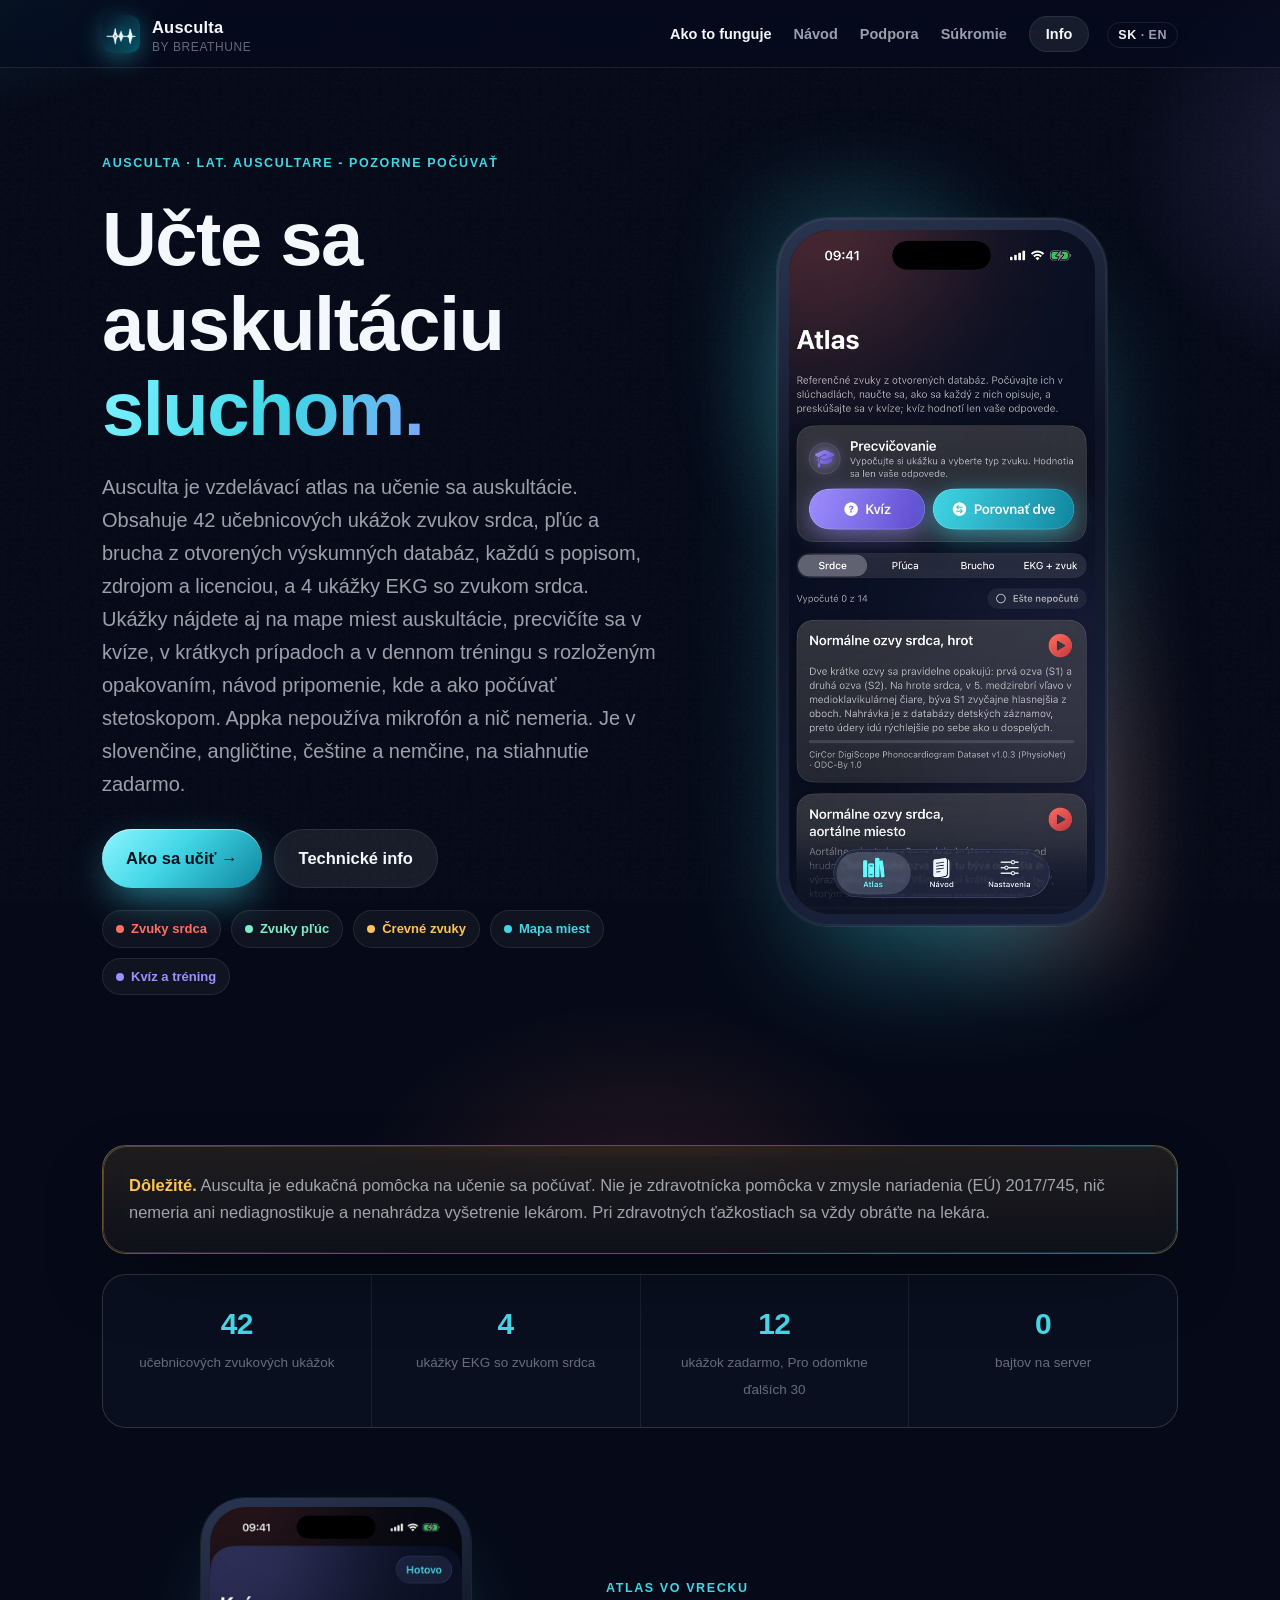
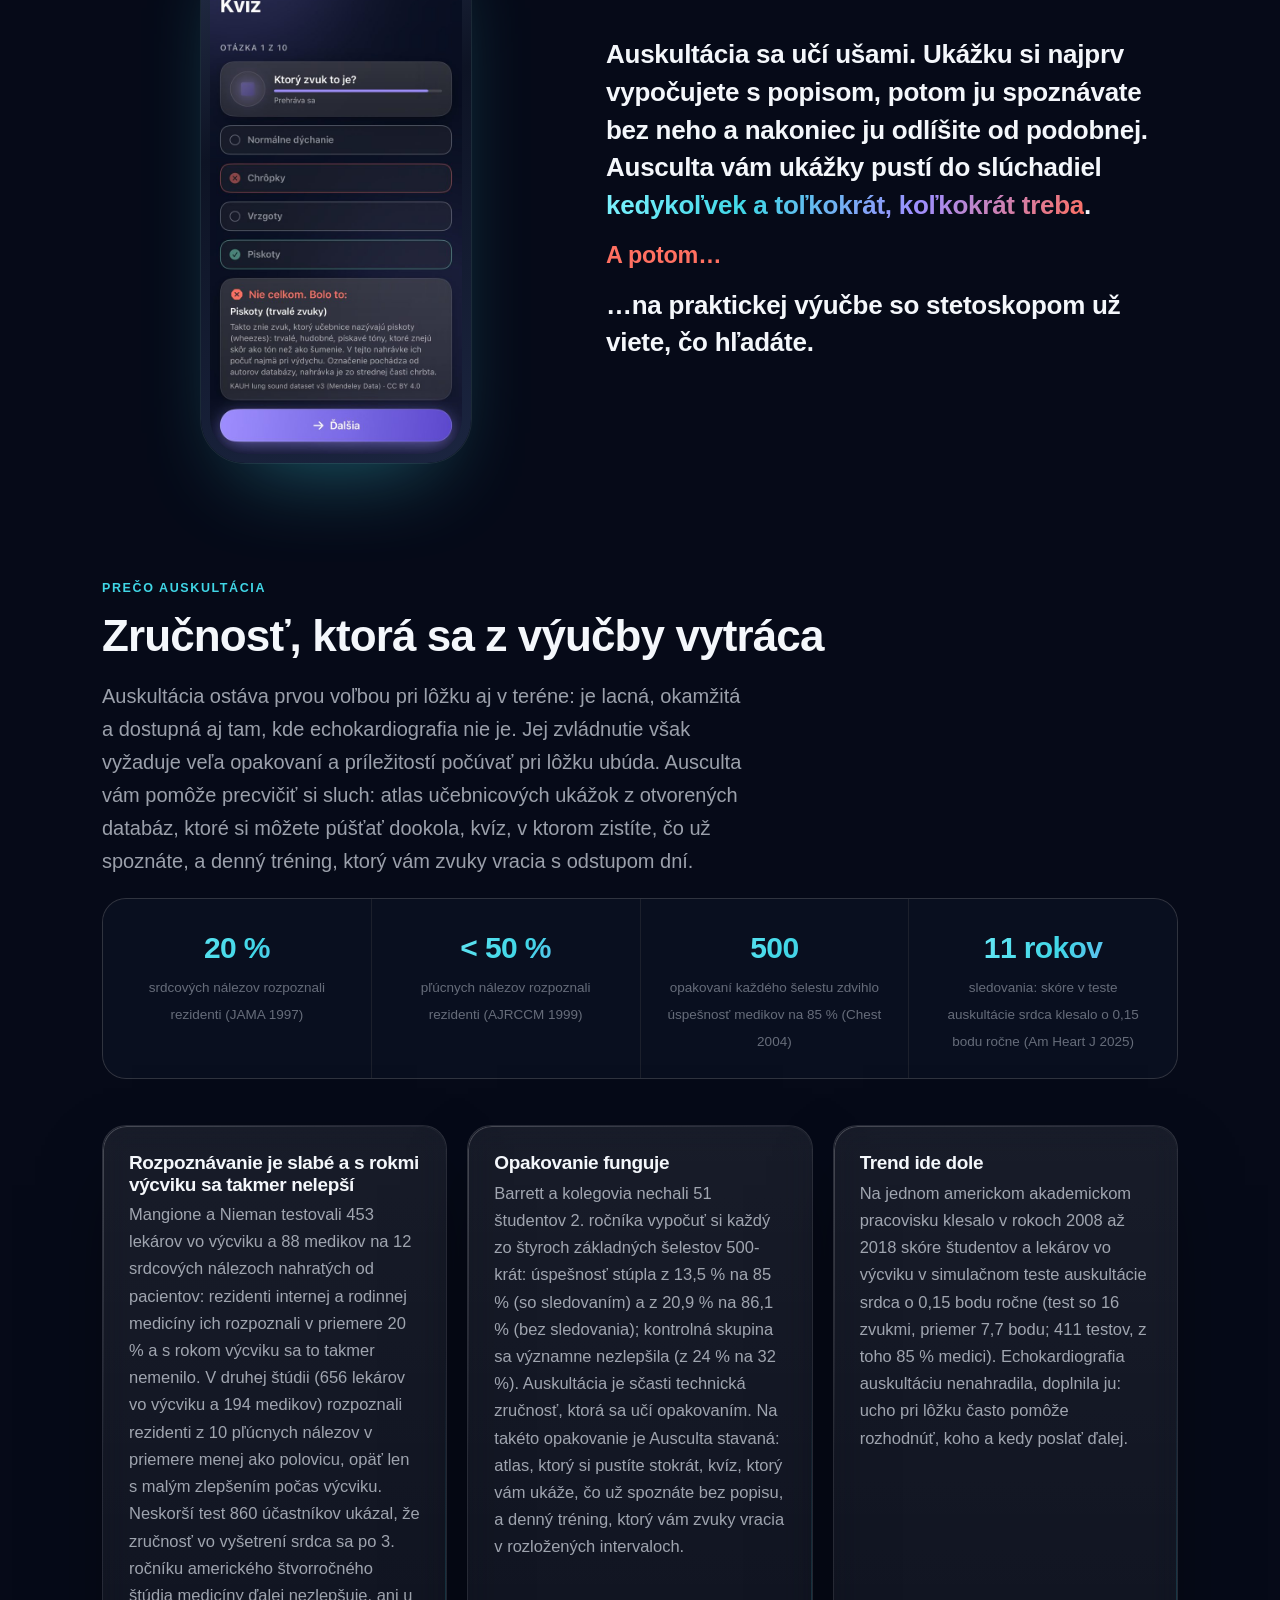
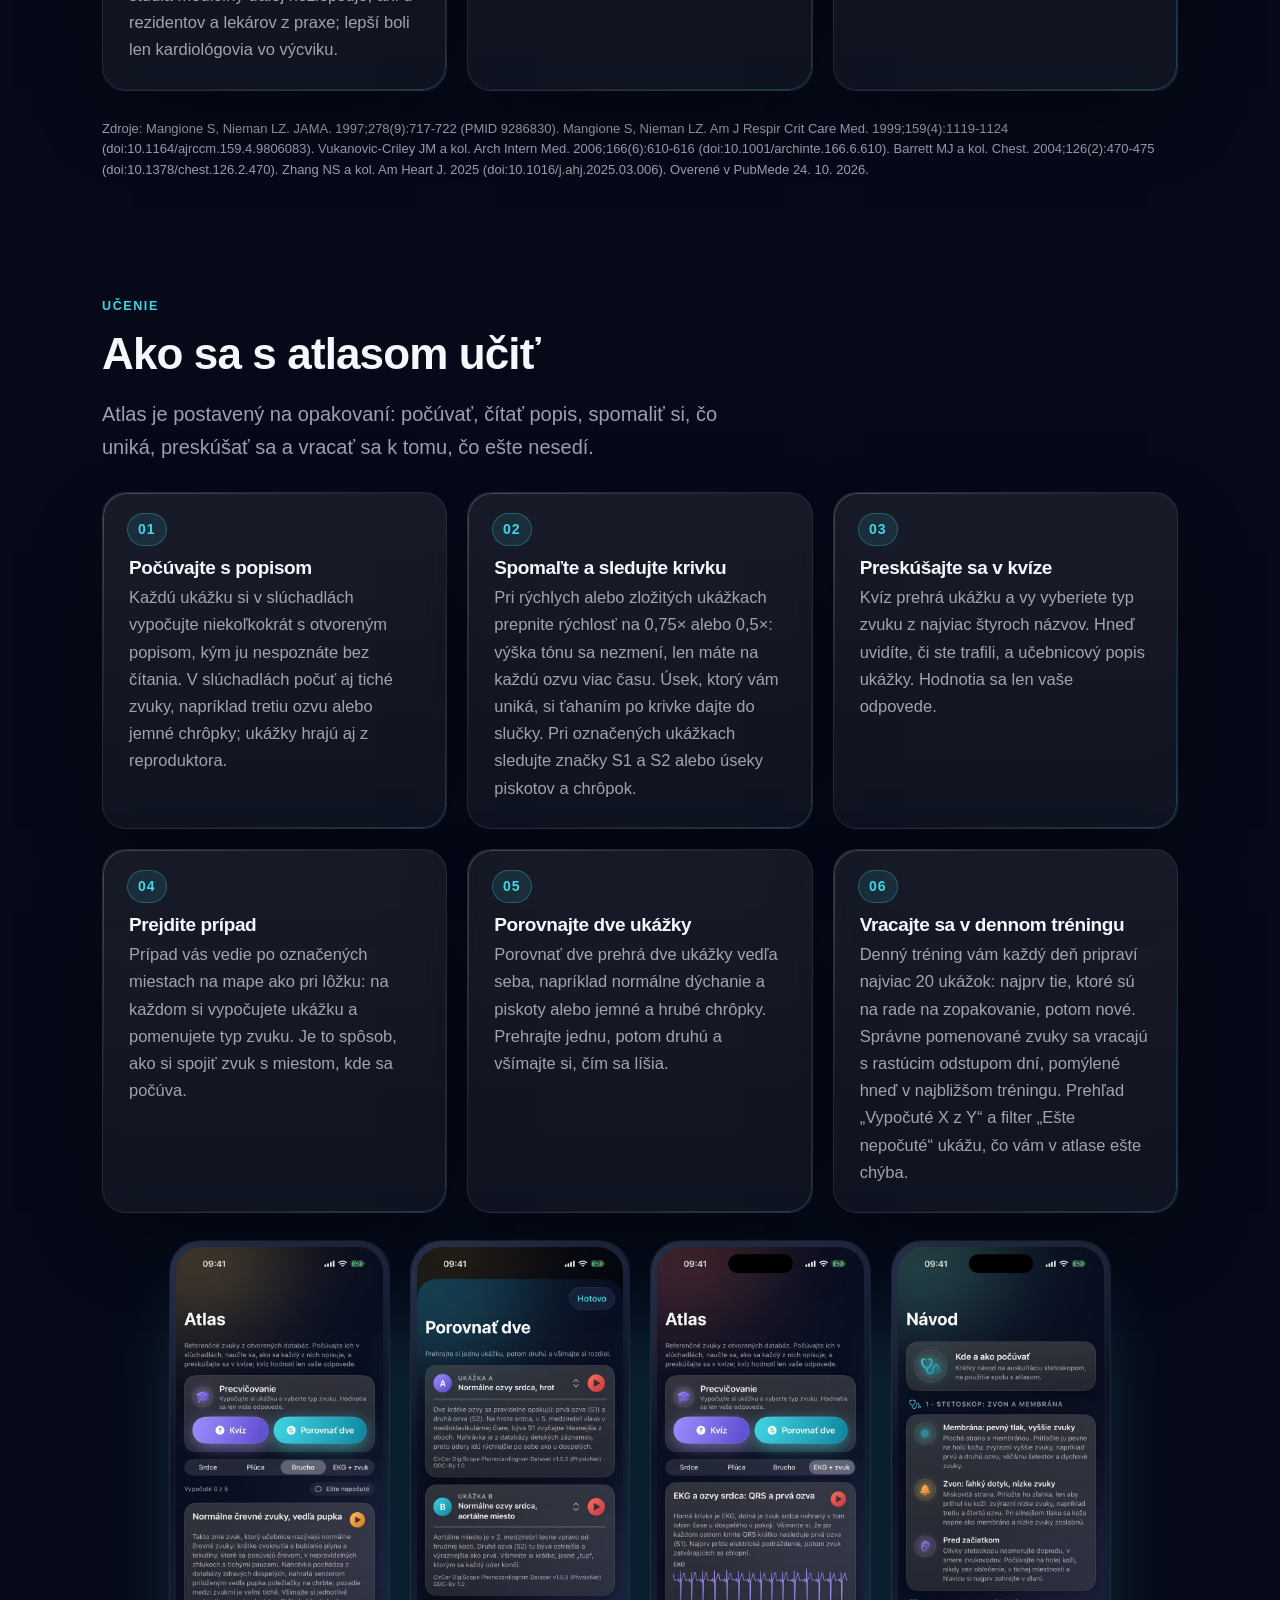
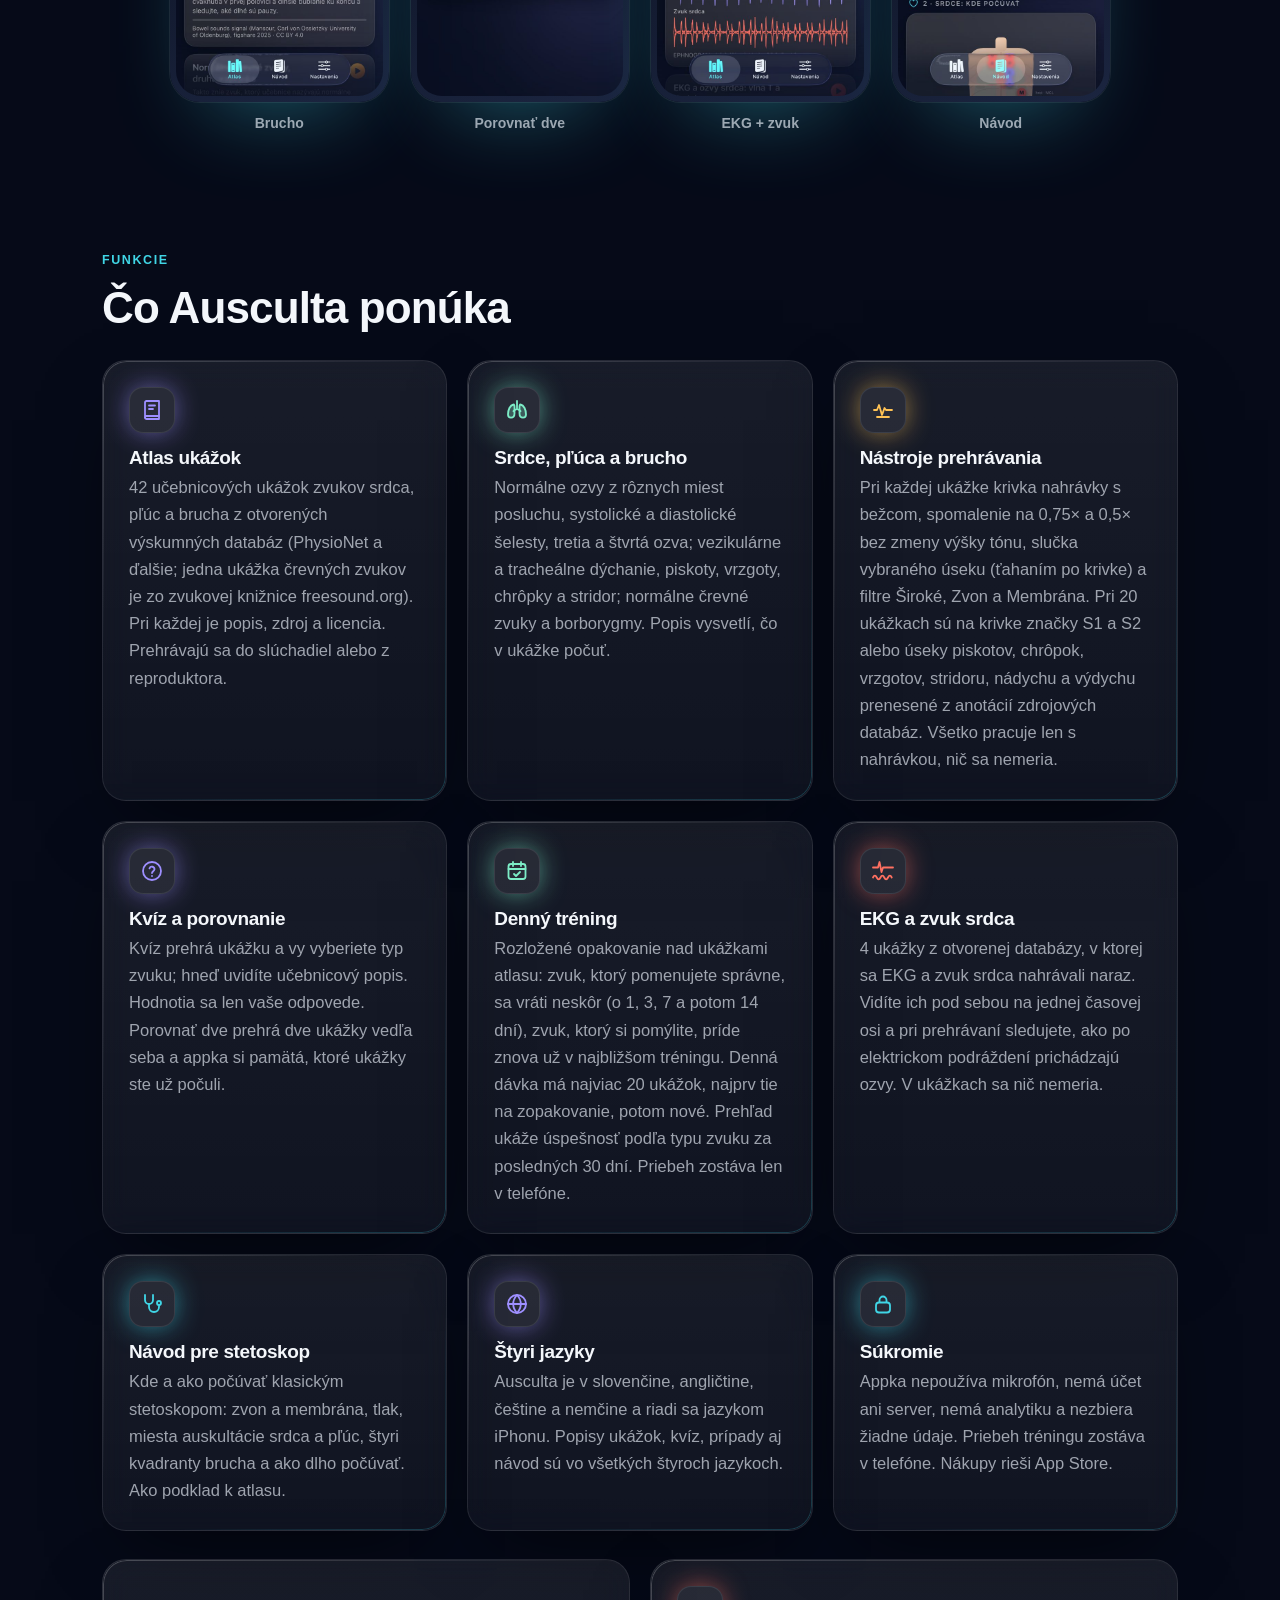
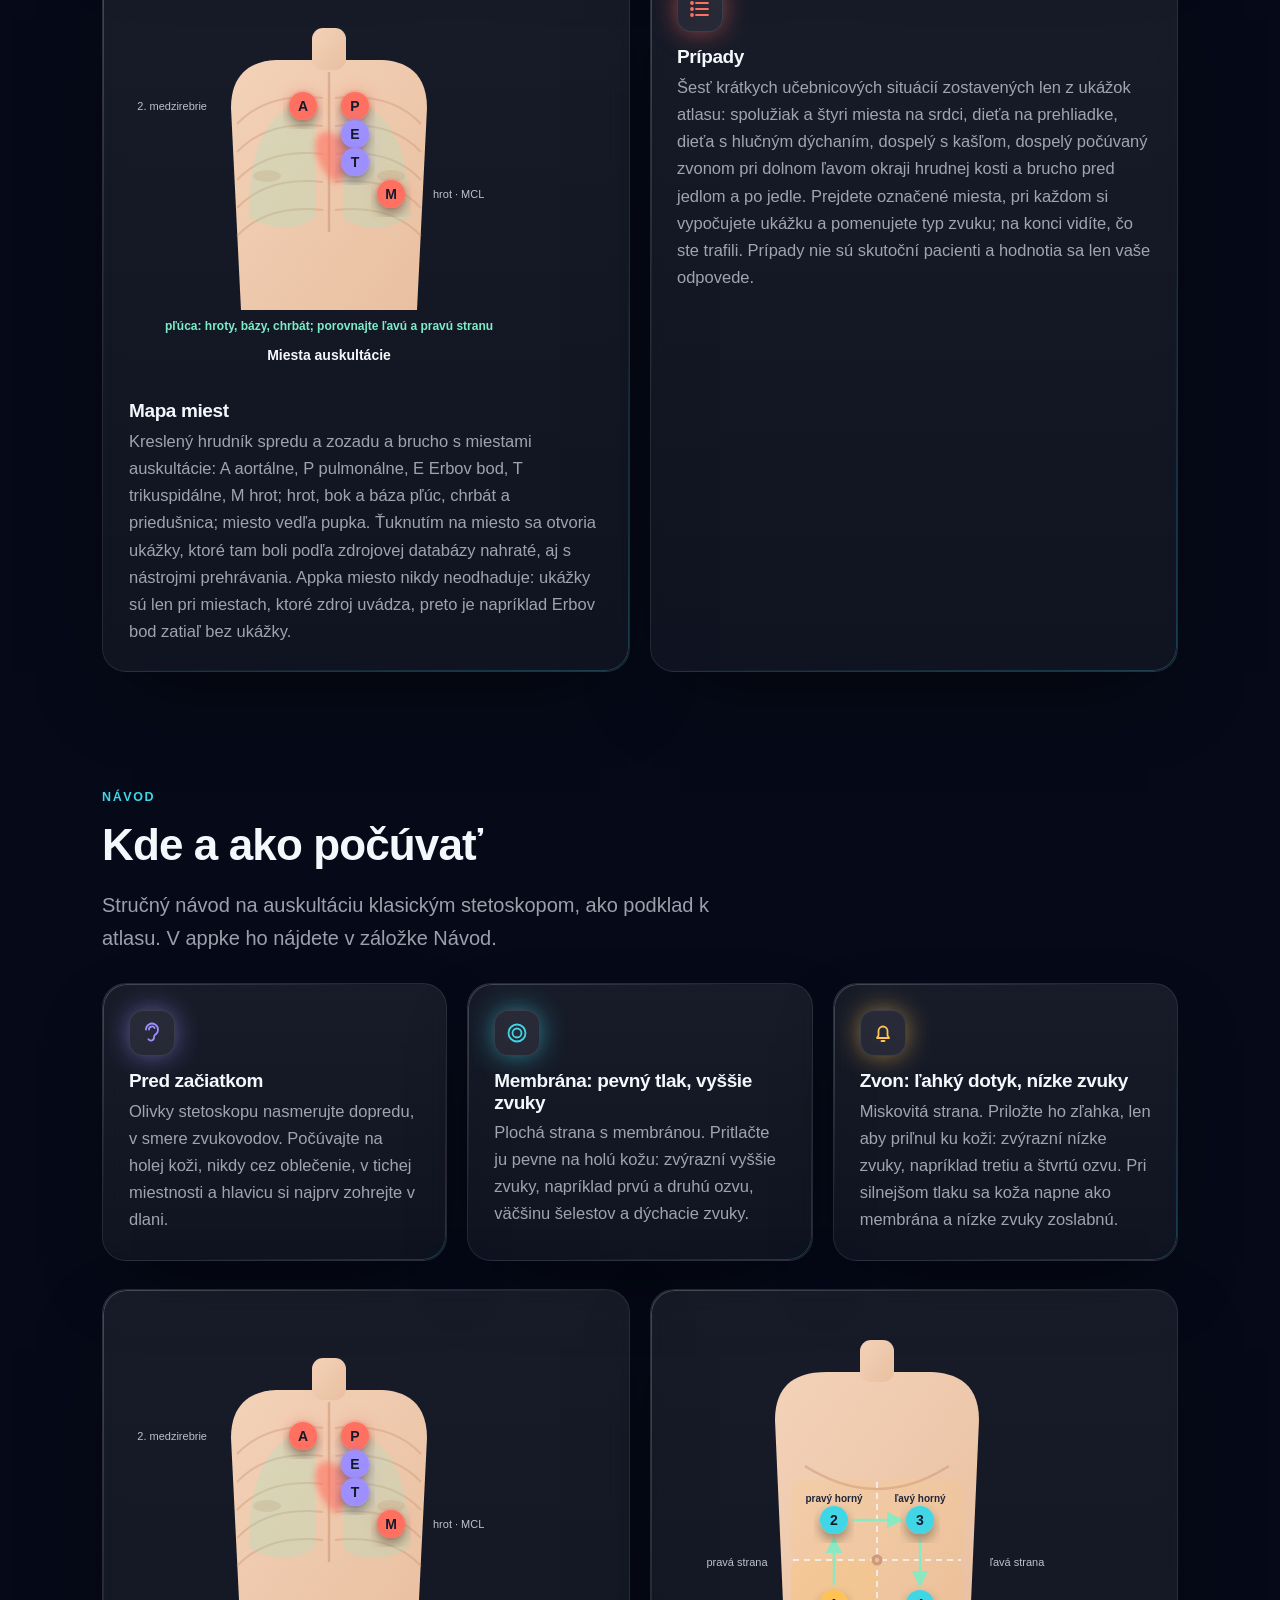
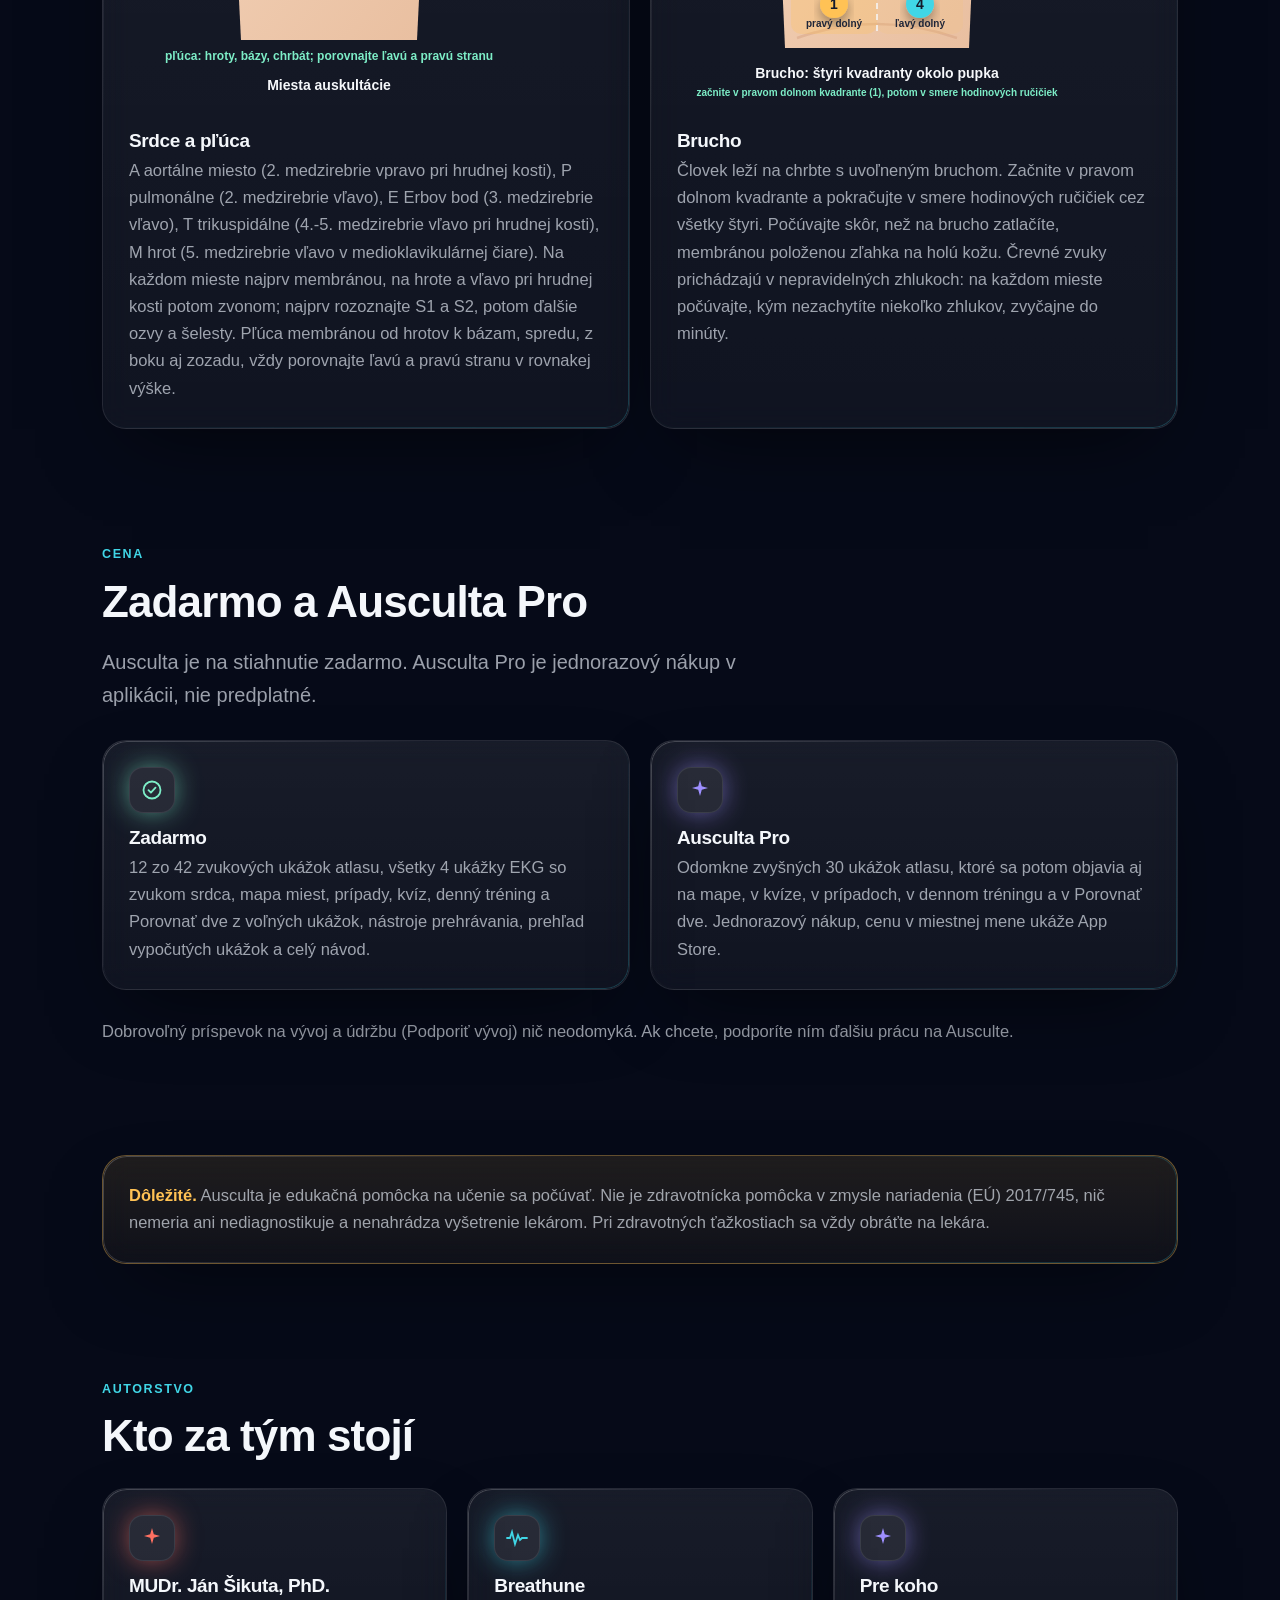
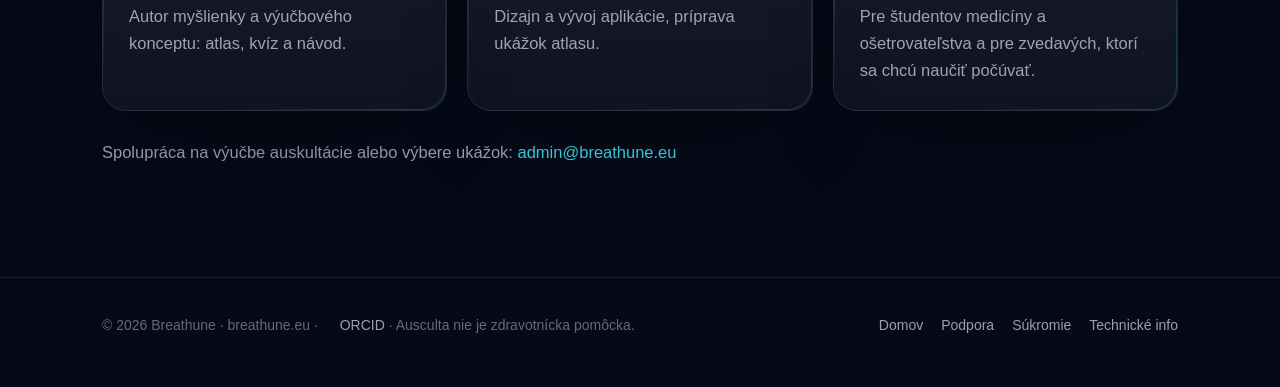
==== commit 23c0040f: "Písmo bez Google Fonts, absolútne jazykové odkazy, kanonické adresy, bezpečnostná politika" ====
--- a/index.html
+++ b/index.html
@@ -1,18 +1,17 @@
 <!doctype html>
 <html lang="sk">
 <head>
-<meta charset="utf-8">
+<meta charset="utf-8"><meta http-equiv="Content-Security-Policy" content="default-src 'self'; script-src 'self'; style-src 'self' 'unsafe-inline'; img-src 'self' data:; font-src 'self' data:; media-src 'self'; connect-src 'self' https://abacus.jasoncameron.dev; object-src 'none'; base-uri 'self'; form-action 'none'; upgrade-insecure-requests"><meta name="referrer" content="strict-origin-when-cross-origin">
 <meta name="viewport" content="width=device-width,initial-scale=1,viewport-fit=cover">
+<link rel="canonical" href="https://dzanino.github.io/ausculta-web/">
 <title>Ausculta - atlas auskultácie | Breathune</title>
 <meta name="description" content="Ausculta je vzdelávací atlas auskultácie: učebnicové ukážky zvukov srdca, pľúc a brucha z otvorených databáz, ukážky EKG so zvukom srdca, mapa miest auskultácie, prípady, kvíz, denný tréning s rozloženým opakovaním a návod pre stetoskop. Nepoužíva mikrofón, nič nemeria. Nie je zdravotnícka pomôcka.">
 <meta name="theme-color" content="#060a18">
 <meta property="og:title" content="Ausculta - atlas auskultácie | Breathune">
 <meta property="og:description" content="Ausculta je vzdelávací atlas auskultácie: učebnicové ukážky zvukov srdca, pľúc a brucha z otvorených databáz, ukážky EKG so zvukom srdca, mapa miest auskultácie, prípady, kvíz, denný tréning s rozloženým opakovaním a návod pre stetoskop. Nepoužíva mikrofón, nič nemeria. Nie je zdravotnícka pomôcka.">
-<meta property="og:image" content="assets/icon.png">
+<meta property="og:image" content="https://dzanino.github.io/ausculta-web/assets/icon.png">
 <link rel="icon" href="assets/icon.png">
 <link rel="apple-touch-icon" href="assets/icon.png">
-<link rel="preconnect" href="https://fonts.googleapis.com"><link rel="preconnect" href="https://fonts.gstatic.com" crossorigin>
-<link href="https://fonts.googleapis.com/css2?family=Inter:wght@400;500;600;700;800&display=swap" rel="stylesheet">
 <link rel="stylesheet" href="assets/style.css">
 
 <link rel="me" href="https://orcid.org/0000-0002-4690-0317">
@@ -67,7 +66,7 @@
  ]
 }
 </script>
-<link rel="alternate" hreflang="sk" href="index.html"><link rel="alternate" hreflang="en" href="en/index.html">
+<link rel="alternate" hreflang="sk" href="https://dzanino.github.io/ausculta-web/"><link rel="alternate" hreflang="en" href="https://dzanino.github.io/ausculta-web/en/">
 </head>
 <body>
 <header class="nav"><div class="wrap">
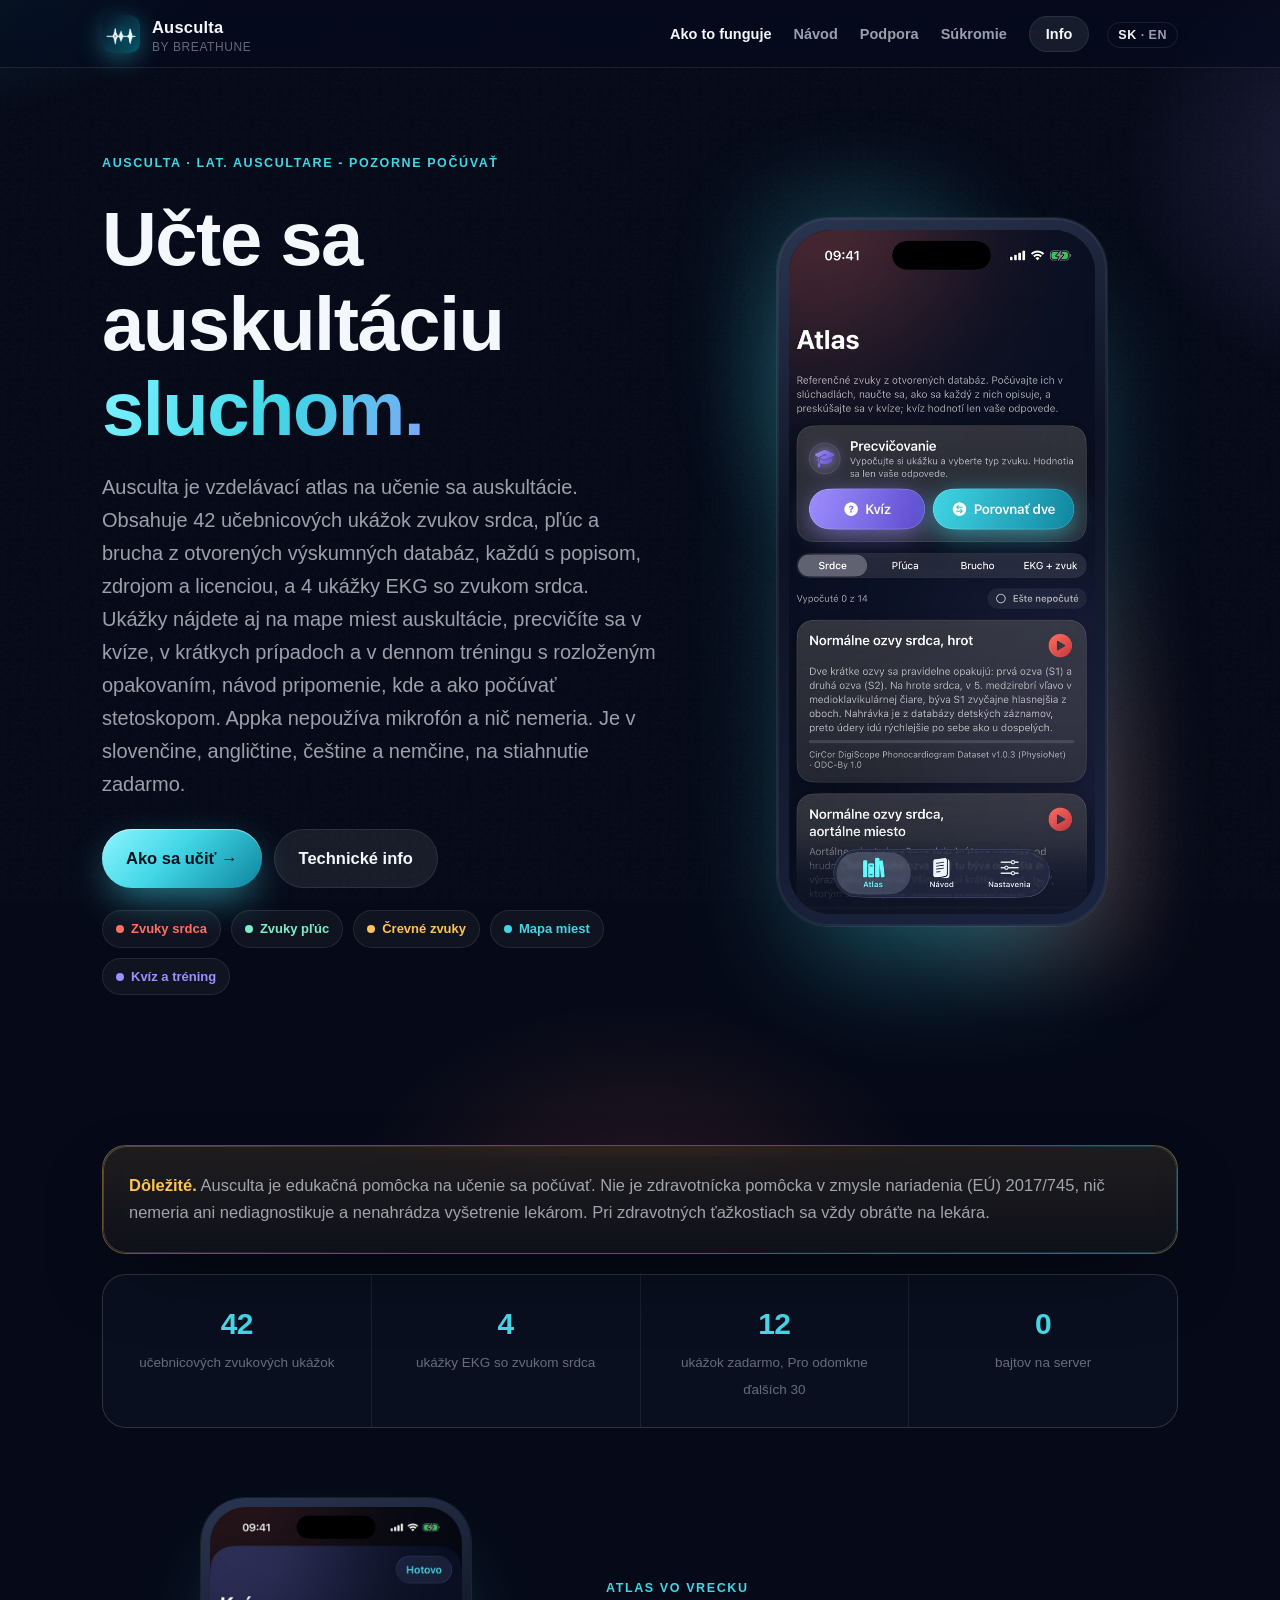
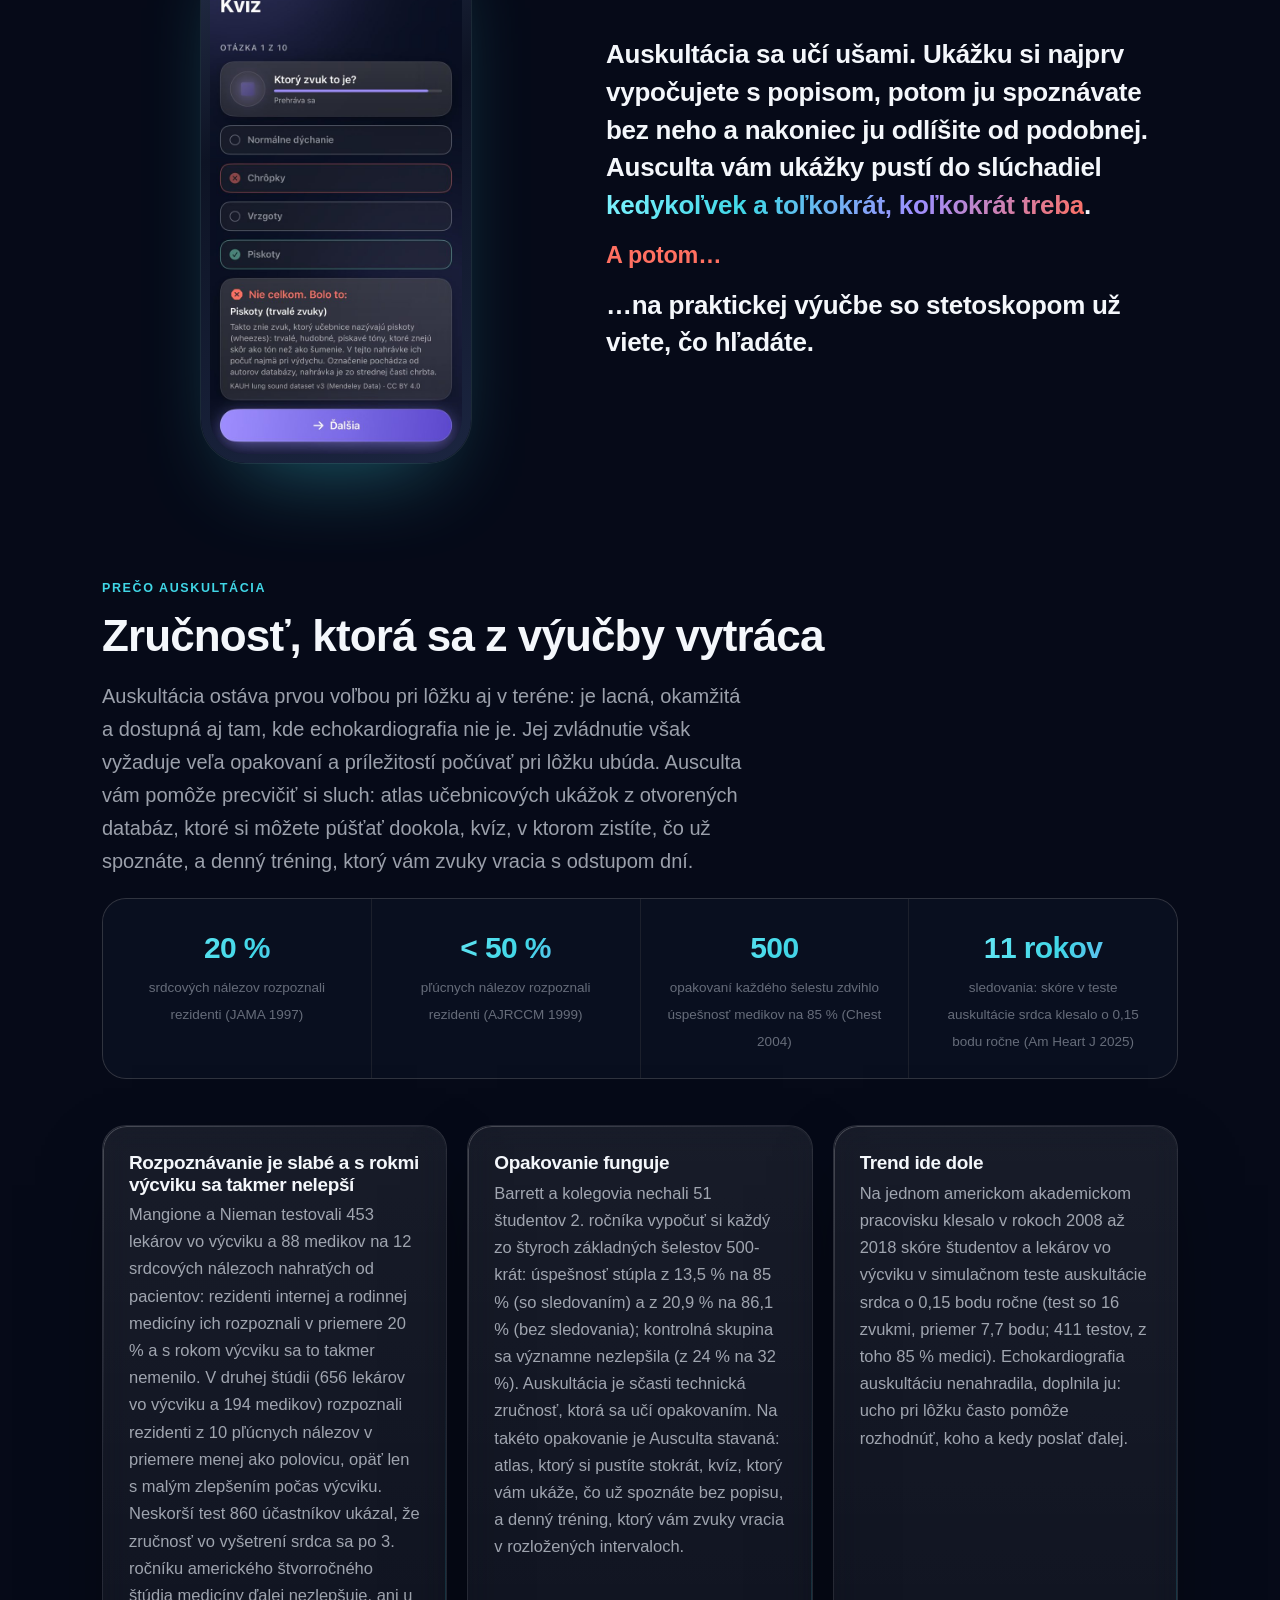
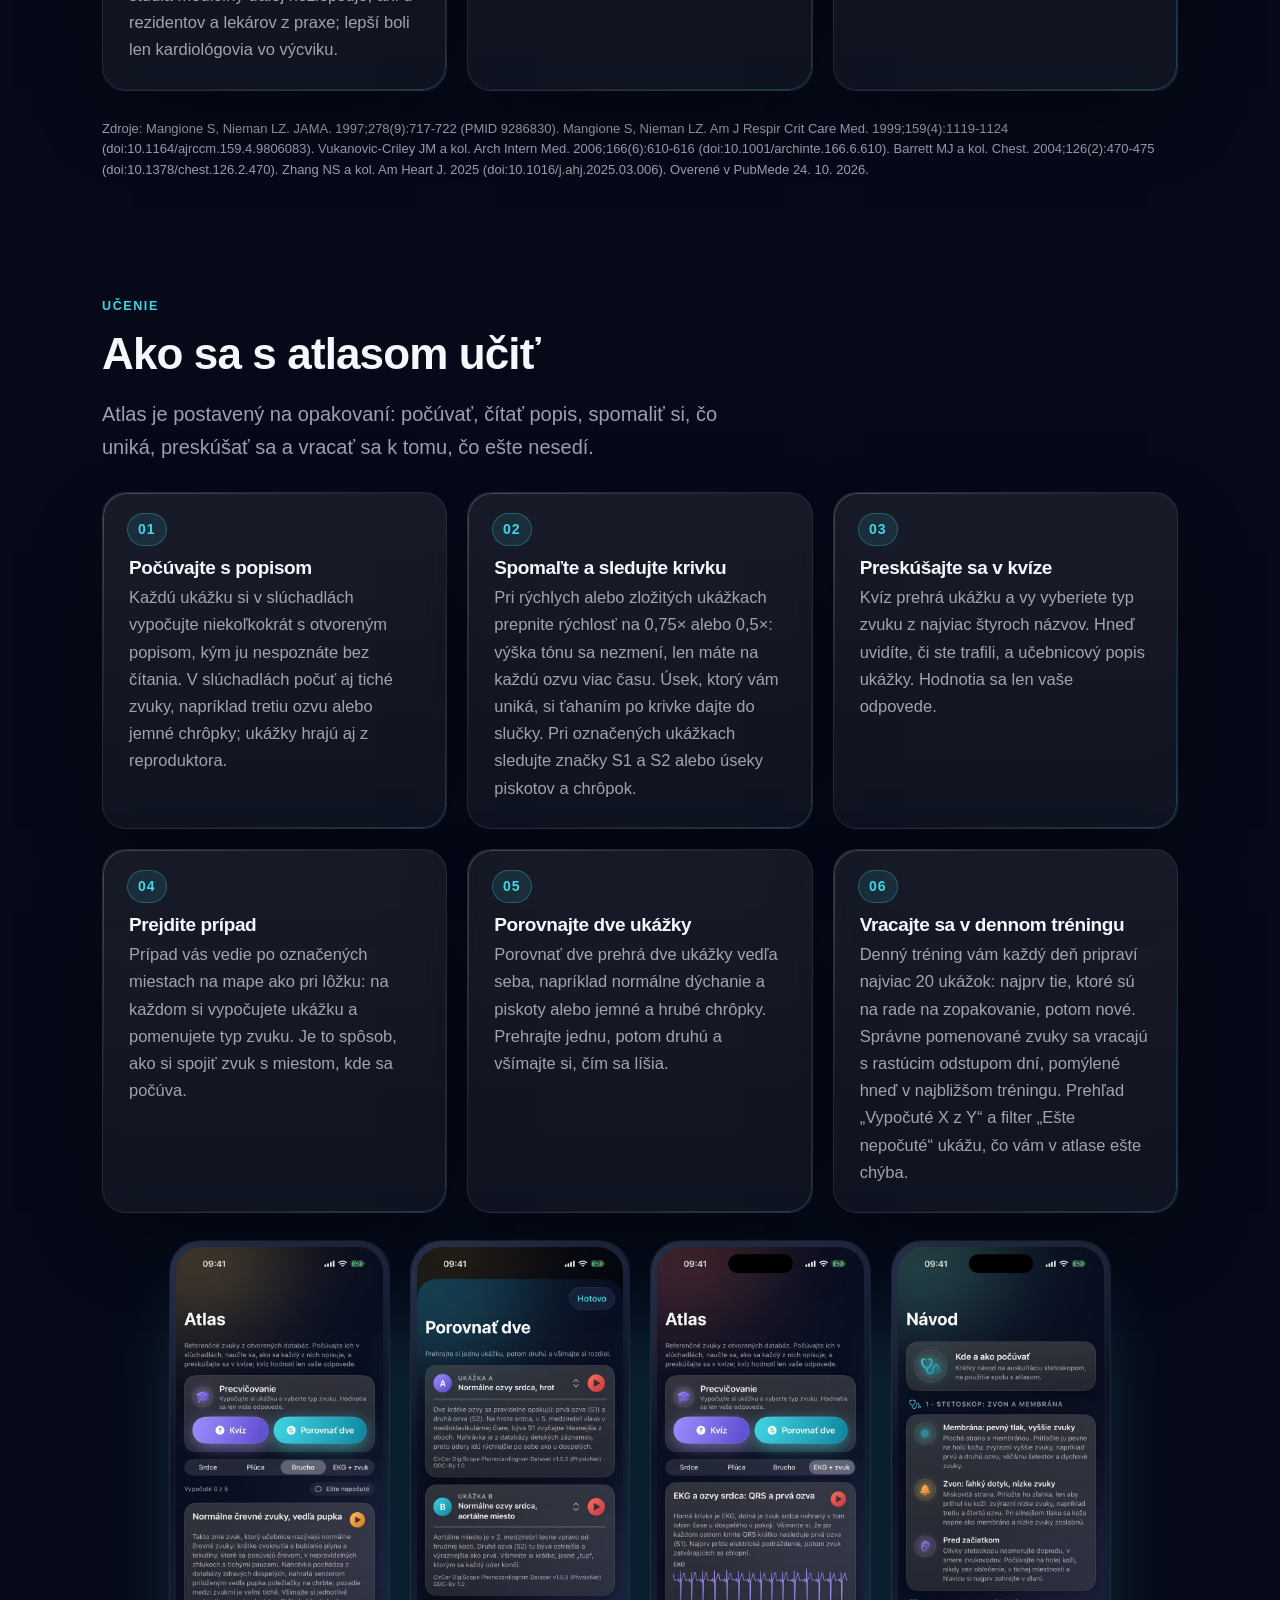
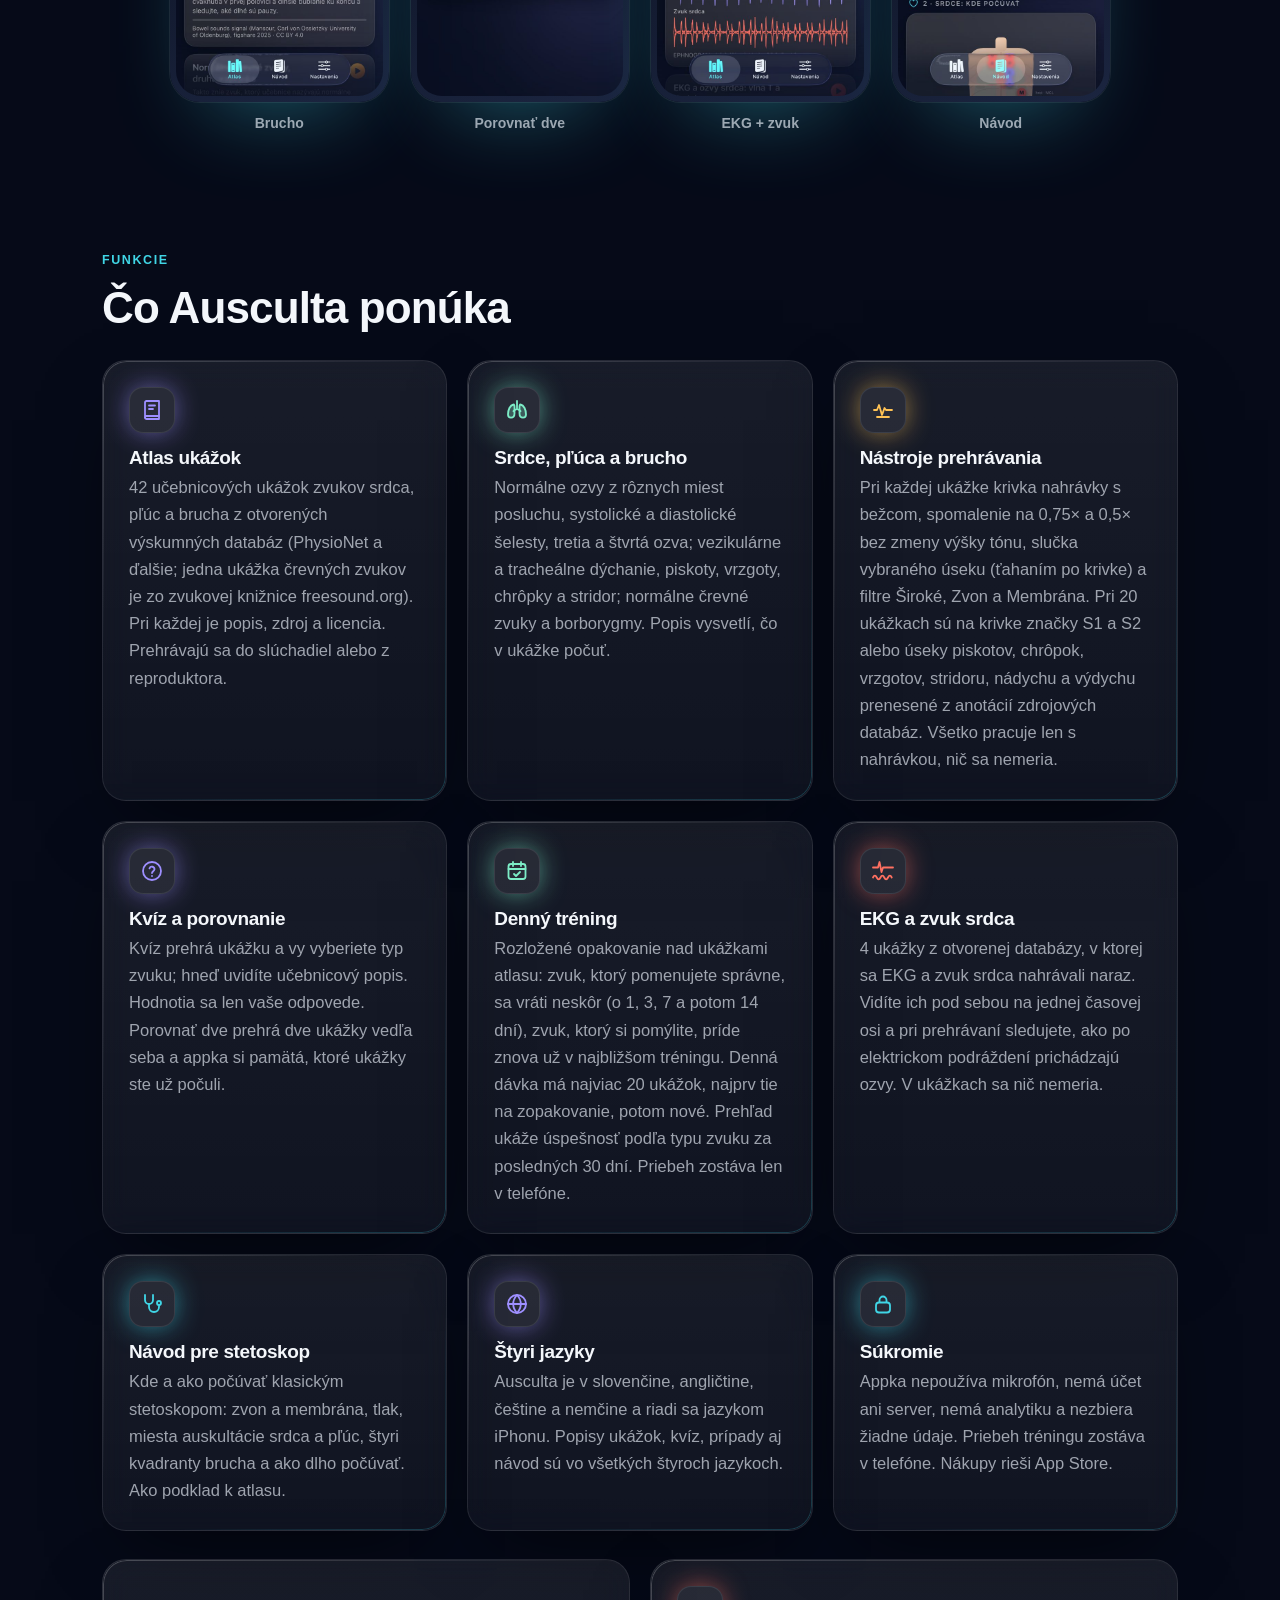
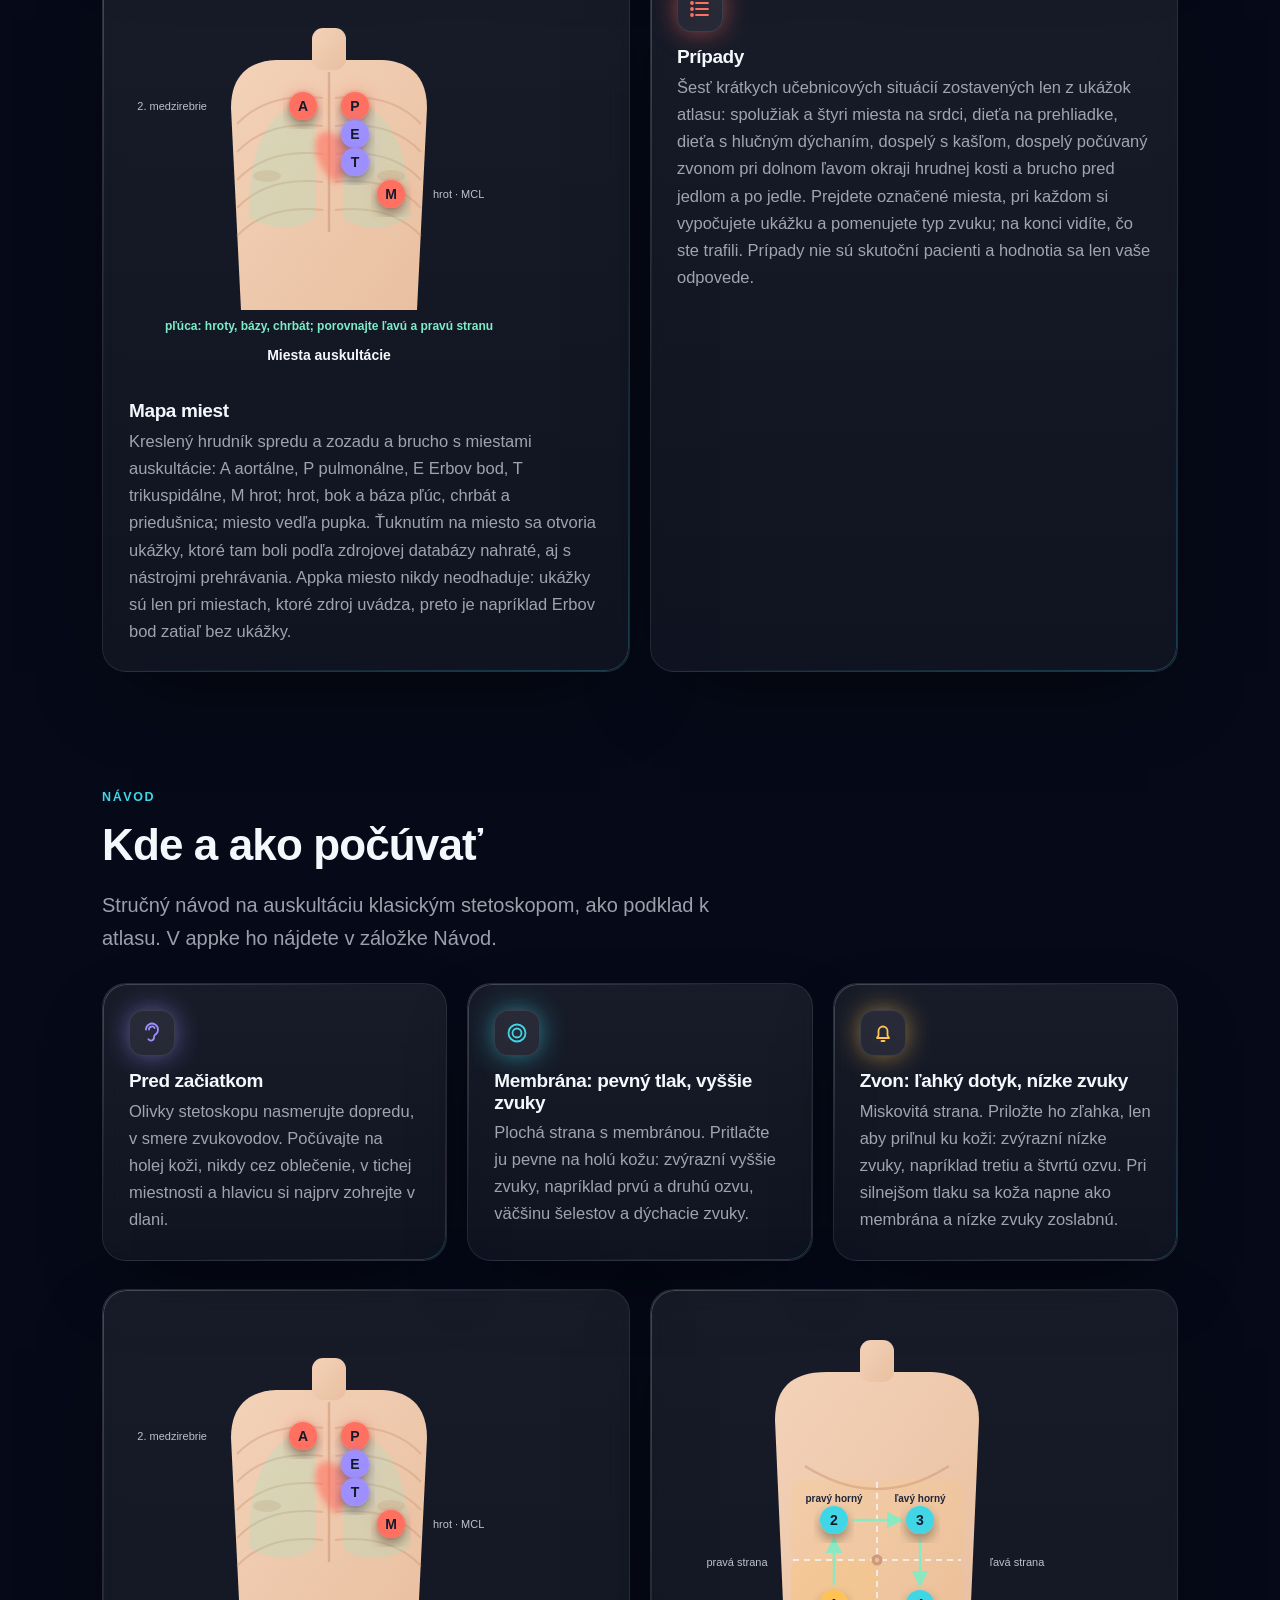
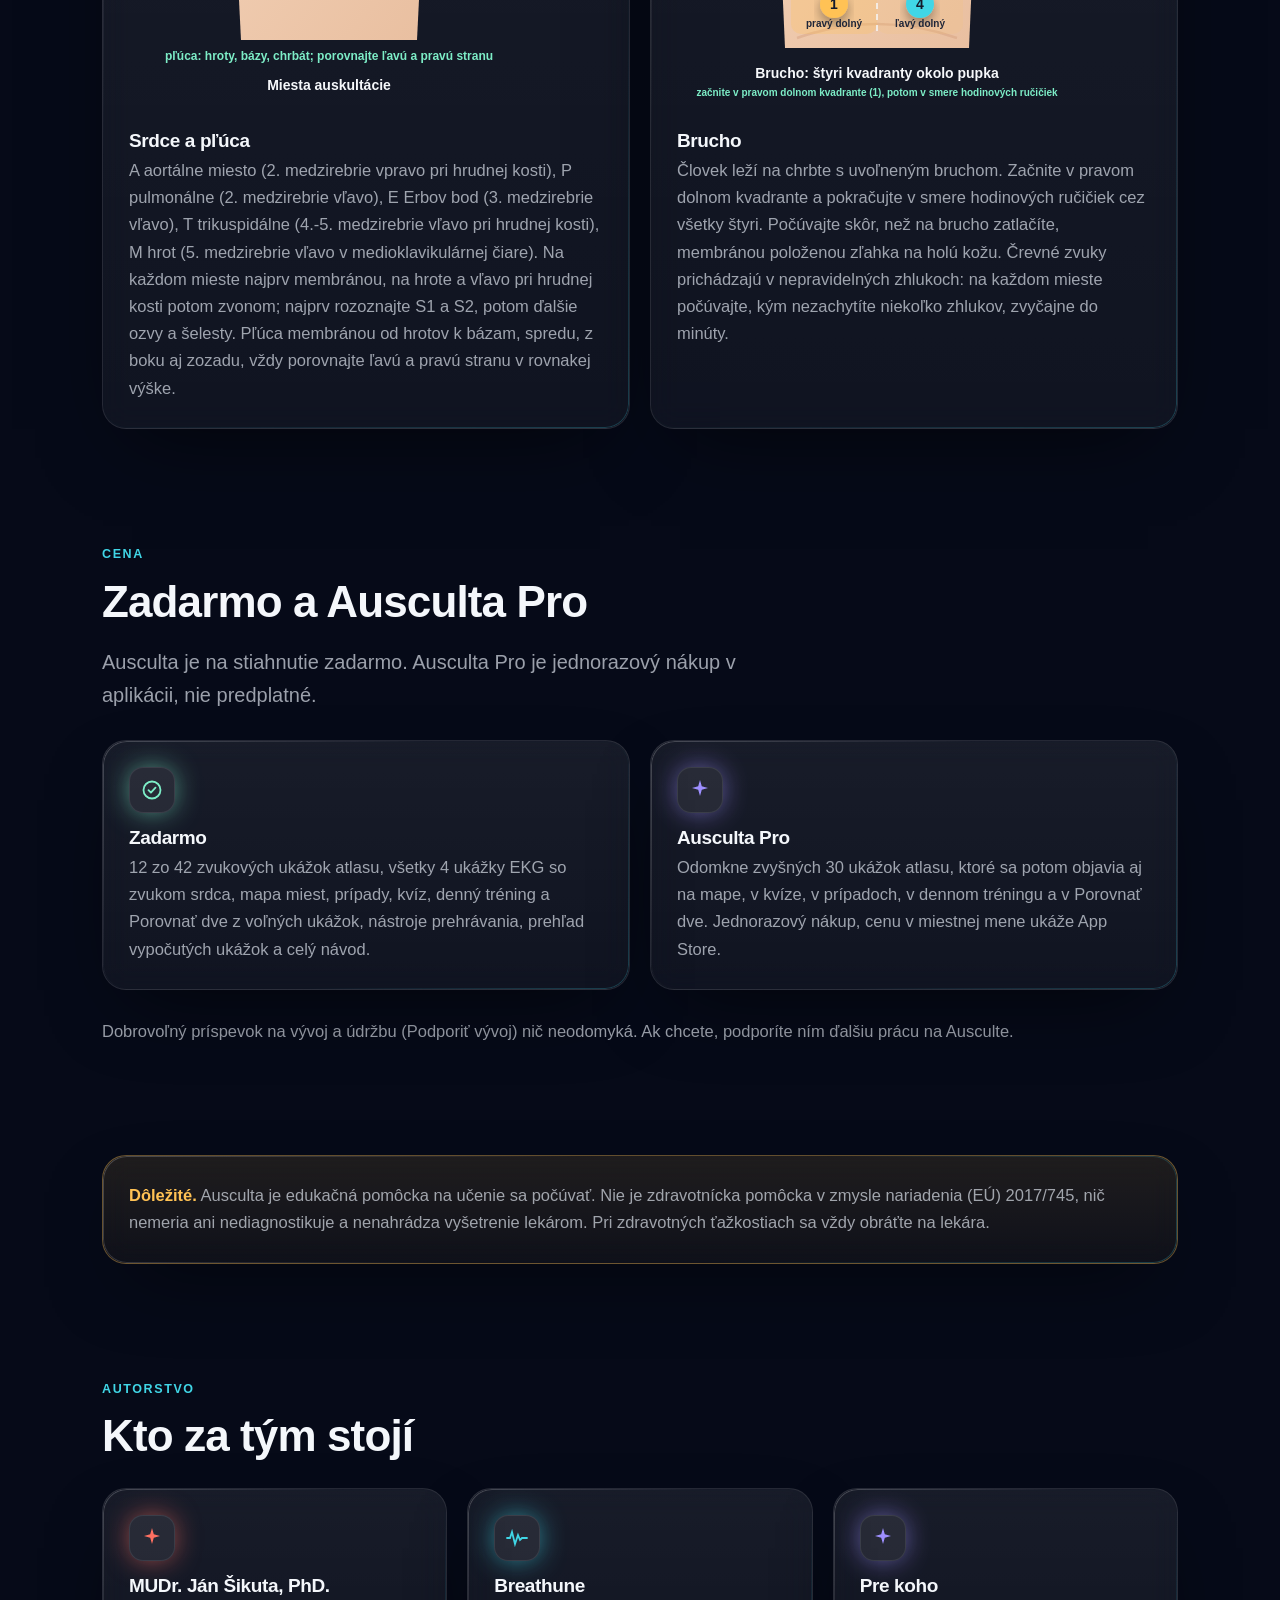
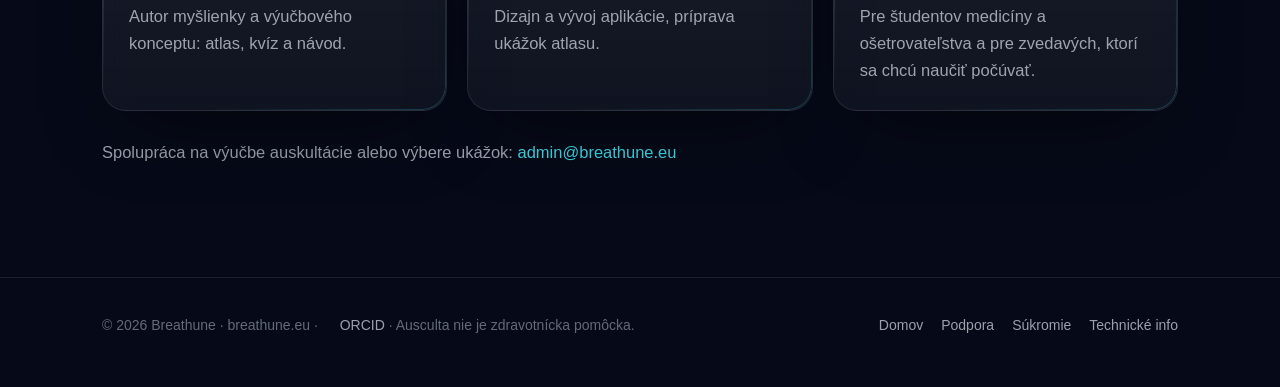
==== commit 10fe4f92: "Počítadlo návštev GoatCounter, doplnené zásady súkromia" ====
--- a/index.html
+++ b/index.html
@@ -1,7 +1,7 @@
 <!doctype html>
 <html lang="sk">
 <head>
-<meta charset="utf-8"><meta http-equiv="Content-Security-Policy" content="default-src 'self'; script-src 'self'; style-src 'self' 'unsafe-inline'; img-src 'self' data:; font-src 'self' data:; media-src 'self'; connect-src 'self' https://abacus.jasoncameron.dev; object-src 'none'; base-uri 'self'; form-action 'none'; upgrade-insecure-requests"><meta name="referrer" content="strict-origin-when-cross-origin">
+<meta charset="utf-8"><meta http-equiv="Content-Security-Policy" content="default-src 'self'; script-src 'self'; style-src 'self' 'unsafe-inline'; img-src 'self' data:; font-src 'self' data:; media-src 'self'; connect-src 'self' https://breathune.goatcounter.com; object-src 'none'; base-uri 'self'; form-action 'none'; upgrade-insecure-requests"><meta name="referrer" content="strict-origin-when-cross-origin">
 <meta name="viewport" content="width=device-width,initial-scale=1,viewport-fit=cover">
 <link rel="canonical" href="https://dzanino.github.io/ausculta-web/">
 <title>Ausculta - atlas auskultácie | Breathune</title>
@@ -15,6 +15,7 @@
 <link rel="stylesheet" href="assets/style.css">
 
 <link rel="me" href="https://orcid.org/0000-0002-4690-0317">
+<link rel="alternate" hreflang="sk" href="https://dzanino.github.io/ausculta-web/"><link rel="alternate" hreflang="en" href="https://dzanino.github.io/ausculta-web/en/">
 <script type="application/ld+json" id="ld-ausculta">
 {
  "@context": "https://schema.org",
@@ -26,7 +27,7 @@
    "applicationCategory": "EducationalApplication",
    "applicationSubCategory": "Medical education",
    "operatingSystem": "iOS",
-   "softwareVersion": "2.2",
+   "softwareVersion": "2.2.1",
    "url": "https://dzanino.github.io/ausculta-web/",
    "downloadUrl": "https://apps.apple.com/app/id6819630118",
    "inLanguage": [
@@ -59,14 +60,12 @@
    "email": "admin@breathune.eu",
    "sameAs": [
     "https://orcid.org/0000-0002-4690-0317",
-    "https://forensika.eu/",
     "https://breathune.eu/"
    ]
   }
  ]
 }
 </script>
-<link rel="alternate" hreflang="sk" href="https://dzanino.github.io/ausculta-web/"><link rel="alternate" hreflang="en" href="https://dzanino.github.io/ausculta-web/en/">
 </head>
 <body>
 <header class="nav"><div class="wrap">
@@ -218,7 +217,7 @@
 
 </main>
 <footer><div class="wrap">
-<span>© 2026 Breathune · breathune.eu · <a href="https://orcid.org/0000-0002-4690-0317" rel="me noopener" target="_blank">ORCID</a> · Ausculta nie je zdravotnícka pomôcka.</span>
+<span><span data-fz>©</span> 2026 Breathune · breathune.eu · <a href="https://orcid.org/0000-0002-4690-0317" rel="me noopener" target="_blank">ORCID</a> · Ausculta nie je zdravotnícka pomôcka.</span>
 <span><a href="index.html">Domov</a><a href="support.html">Podpora</a><a href="privacy.html">Súkromie</a><a href="methodology.html">Technické info</a></span>
 </div></footer>
 <script src="assets/site.js" defer></script>
